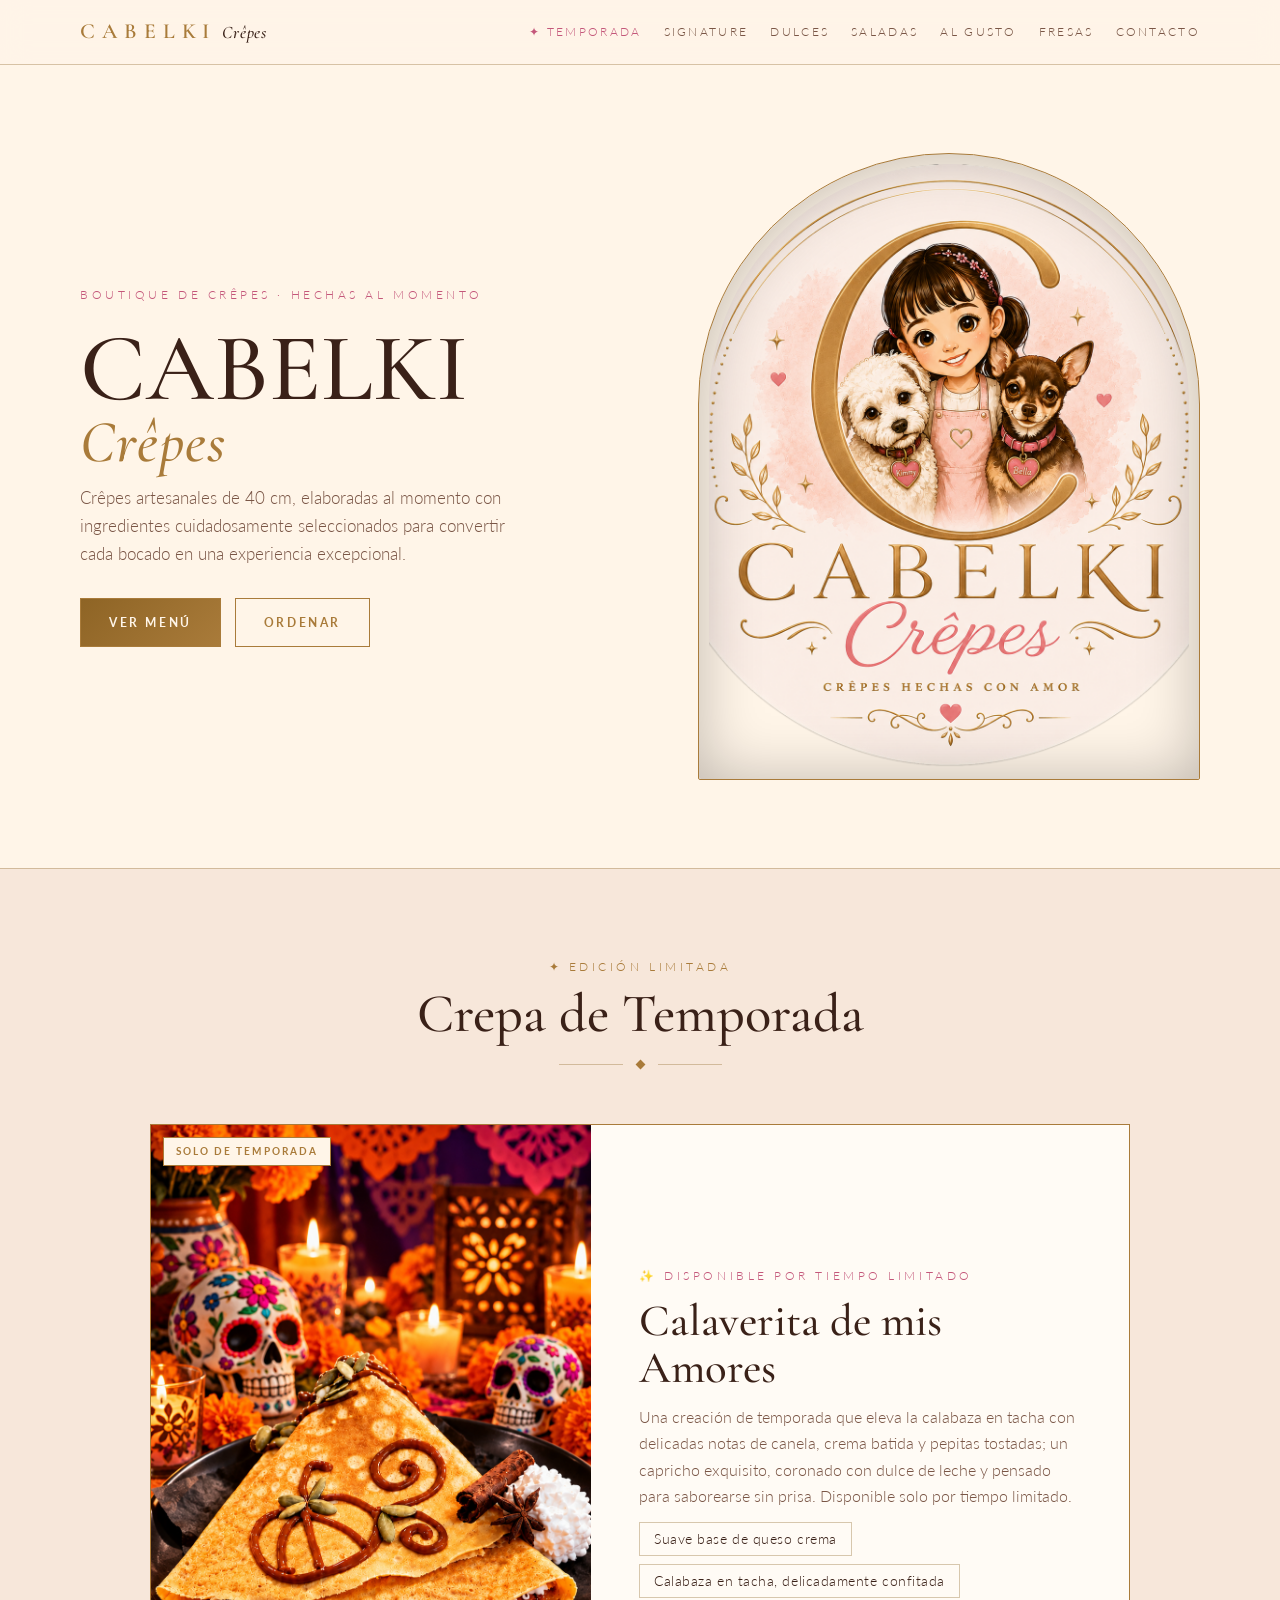
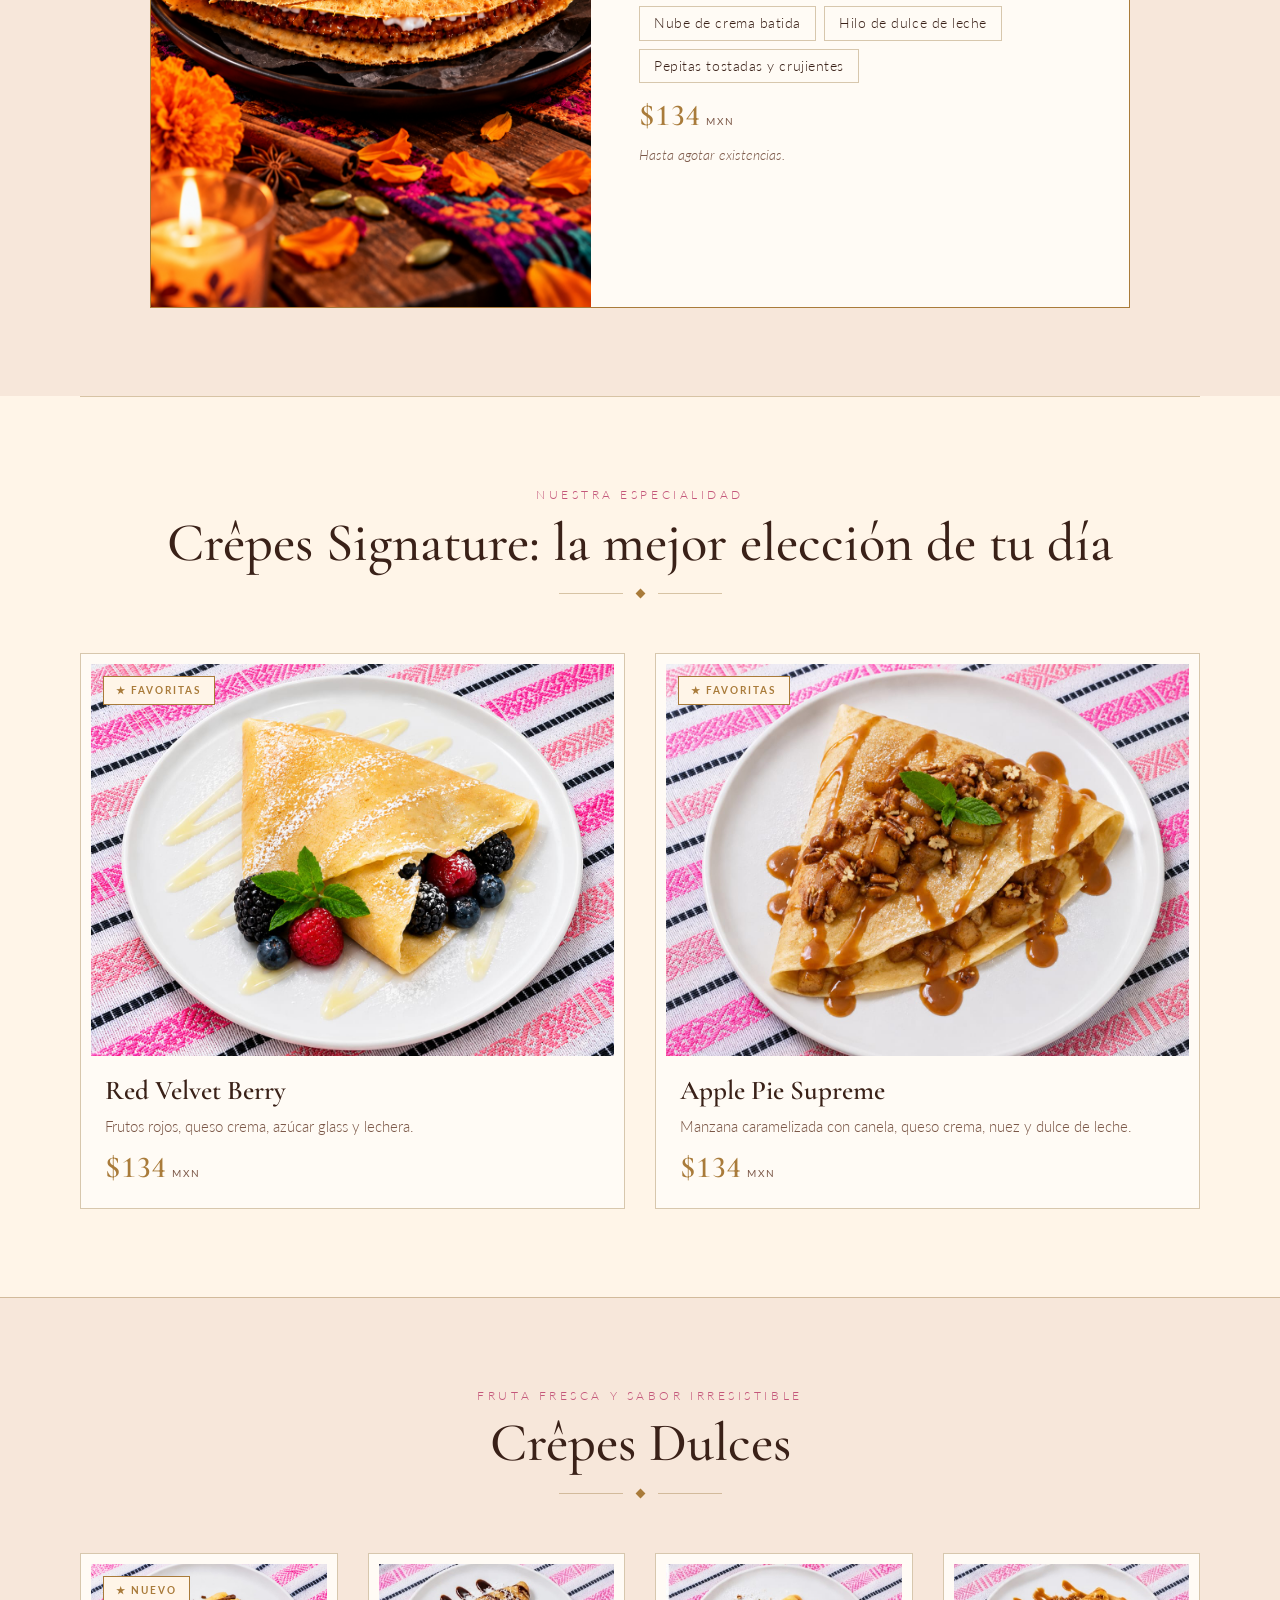
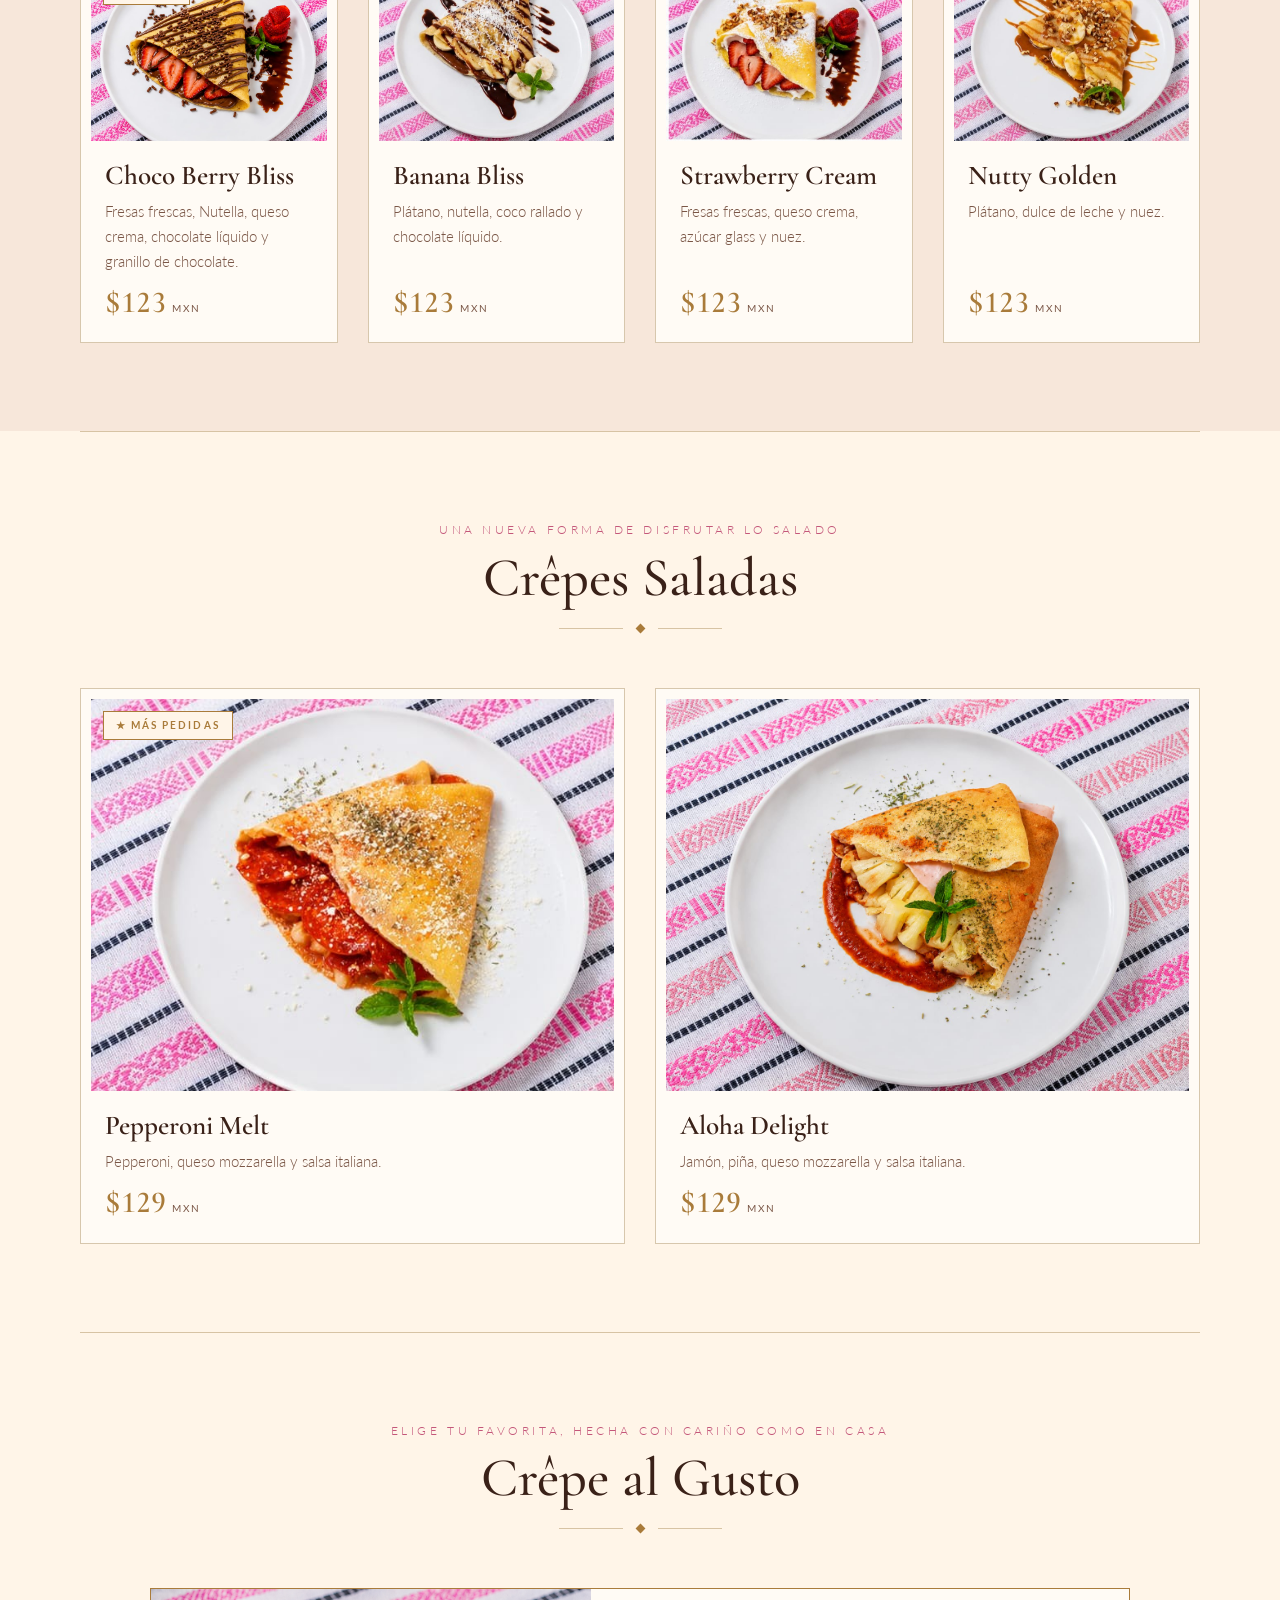
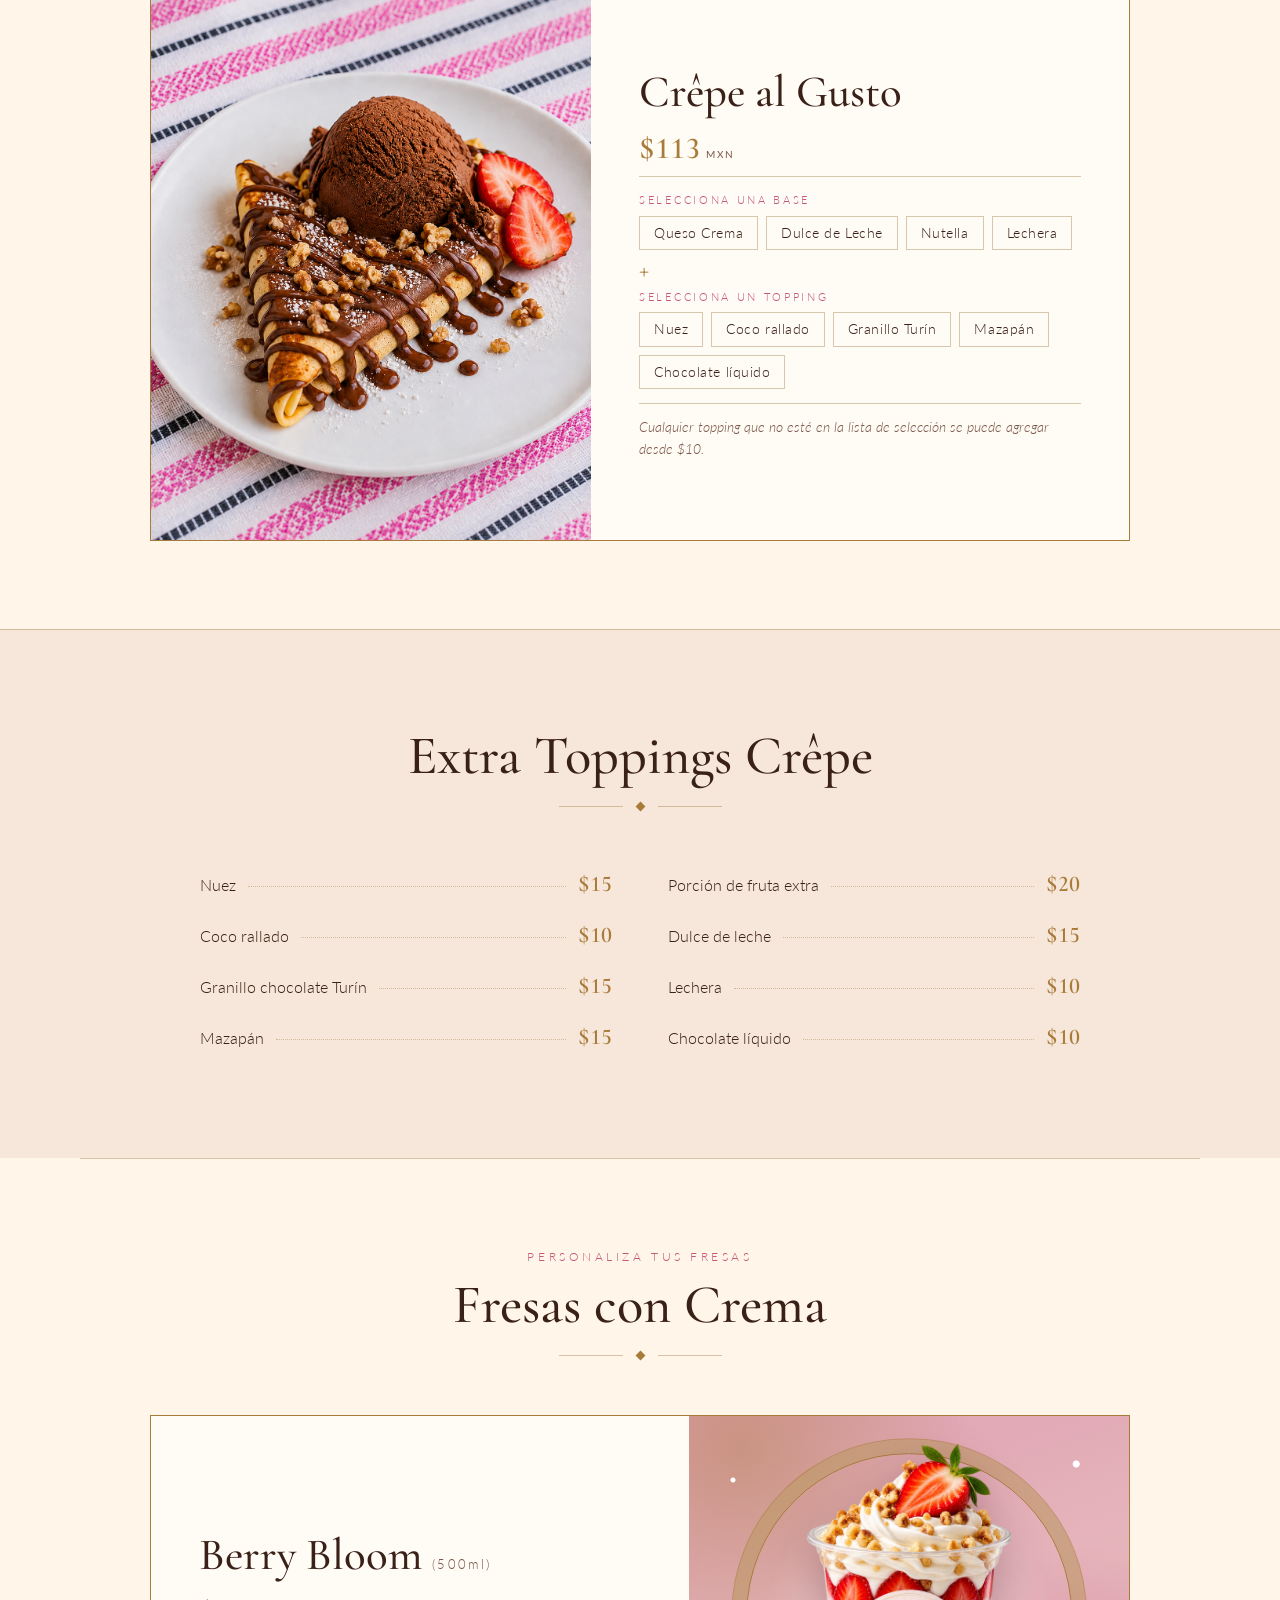
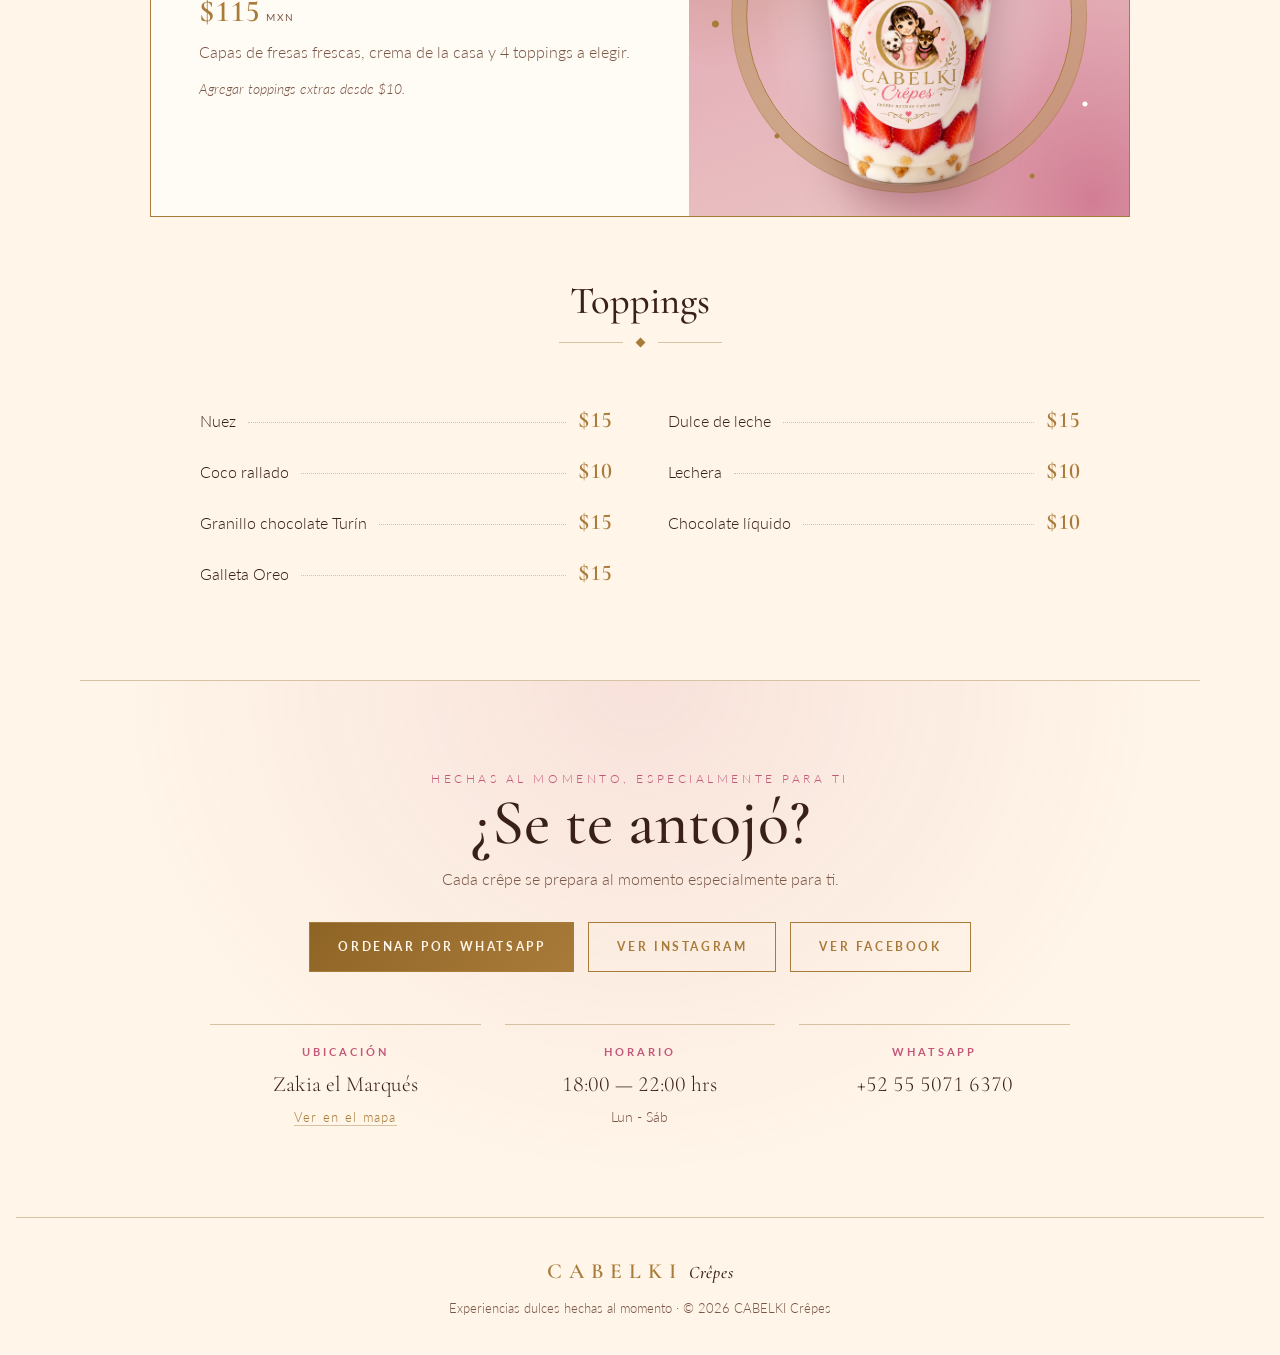
==== index.html @ 8c5dd561 "Update ingredient list: remove Mermelada Cabelki and replace Galleta Oreo with Mazapán" ====
<!DOCTYPE html>
<html lang="es">
<head>
<meta charset="UTF-8">
<meta name="viewport" content="width=device-width, initial-scale=1.0, viewport-fit=cover">
<title>CABELKI Crêpes | Crêpes Artesanales</title>
<meta name="description" content="Descubre CABELKI Crêpes: crêpes artesanales dulces y saladas preparados al momento con ingredientes seleccionados.">
<meta property="og:title" content="CABELKI Crêpes | Crêpes Artesanales">
<meta property="og:description" content="Crêpes artesanales dulces y saladas preparados al momento con ingredientes seleccionados para crear experiencias inolvidables.">
<meta property="og:type" content="website">
<meta property="og:image" content="https://cabelkicrepe.com/assets/logo/favicon.svg">
<link rel="icon" href="assets/logo/favicon.svg" type="image/svg+xml">
<link rel="preconnect" href="https://fonts.googleapis.com">
<link rel="preconnect" href="https://fonts.gstatic.com" crossorigin>
<link href="https://fonts.googleapis.com/css2?family=Cormorant+Garamond:ital,wght@0,500;0,600;0,700;1,500;1,600&family=Lato:wght@300;400;700&display=swap" rel="stylesheet">
<link rel="stylesheet" href="styles.css">
<script>document.documentElement.classList.add('js');</script>
</head>
<body>
<a class="skip-link" href="#main">Saltar al contenido</a>

<header class="bar">
  <div class="wrap">
    <a class="brand" href="#inicio">CABELKI<i>Crêpes</i></a>
    <button class="nav-toggle" id="navToggle" type="button" aria-expanded="false" aria-controls="primaryNav" aria-label="Abrir menú">
      <span></span><span></span><span></span>
    </button>
    <nav class="nav" id="primaryNav" aria-label="Secciones">
      <!-- SEASON NAV (comentar al terminar la temporada) -->
      <a class="nav-season" href="#temporada">&#10022; Temporada</a>
      <!-- /SEASON NAV -->
      <a href="#signature">Signature</a>
      <a href="#dulces">Dulces</a>
      <a href="#saladas">Saladas</a>
      <a href="#gusto">Al gusto</a>
      <a href="#fresas">Fresas</a>
      <!-- COMBOS NAV (descomentar junto con la sección Combos)
      <a href="#combos">Combos</a>
      -->
      <!-- BEBIDAS NAV (descomentar junto con la sección Bebidas)
      <a href="#bebidas">Bebidas</a>
      -->
      <a href="#contacto">Contacto</a>
    </nav>
  </div>
</header>

<main id="main">

<!-- =========================================================
     HERO
========================================================== -->
<div class="wrap">
  <div class="hero" id="inicio">
    <div>
      <p class="eyebrow">Boutique de crêpes · hechas al momento</p>
      <h1>CABELKI <em>Crêpes</em></h1>
      <p class="lede">Crêpes artesanales de 40 cm, elaboradas al momento con ingredientes cuidadosamente seleccionados para convertir cada bocado en una experiencia excepcional.</p>
      <div class="cta-row">
        <a class="btn btn-gold" href="#signature">Ver menú</a>
        <a class="btn btn-line" href="#contacto">Ordenar</a>
      </div>
    </div>
    <div class="arch"><img src="assets/crepes/hero-crepe.png" alt="Crêpe artesanal de CABELKI Crêpes" width="1194" height="1200" decoding="async"></div>
  </div>
</div>

<!-- =========================================================
     CREPA DE TEMPORADA — limited-time seasonal crêpe
     ► FIN DE TEMPORADA — para quitarla del sitio:
       1) Selecciona todas las líneas entre "SEASON START" y "SEASON END"
          y presiona Ctrl+/  (Cmd+/ en Mac) para comentarlas.
       2) Haz lo mismo con la línea del menú entre "SEASON NAV" y "/SEASON NAV".
       Para volver a mostrarla, presiona Ctrl+/ otra vez sobre esas líneas.
       Para la siguiente temporada solo edita nombre, descripción,
       ingredientes, precio y la foto (assets/crepes/crepa-de-temporada.png).
========================================================== -->
<!-- SEASON START -->
<section class="alt season" id="temporada" aria-labelledby="season-heading"><div class="wrap">
  <div class="head"><p class="eyebrow">&#10022; Edición limitada</p><h2 id="season-heading">Crepa de Temporada</h2><div class="rule"><span></span></div></div>
  <article class="feature season-card">
    <div class="fi">
      <img src="assets/crepes/crepa-de-temporada.png" alt="Crepa de temporada: Calaverita de mis Amores con calabaza en tacha, canela, nuez y dulce de leche" loading="lazy" decoding="async" onerror="this.style.display='none'; this.parentElement.classList.add('no-image')">
      <span class="tag">Solo de temporada</span>
    </div>
    <div class="fb">
      <p class="eyebrow">&#10024; Disponible por tiempo limitado</p>
      <h3>Calaverita de mis Amores</h3>
      <p class="desc">Una creación de temporada que eleva la calabaza en tacha con delicadas notas de canela, crema batida y pepitas tostadas; un capricho exquisito, coronado con dulce de leche y pensado para saborearse sin prisa. Disponible solo por tiempo limitado.</p>
      <ul class="chips" aria-label="Ingredientes">
        <li>Suave base de queso crema</li>
        <li>Calabaza en tacha, delicadamente confitada</li>
        <li>Nube de crema batida</li>
        <li>Hilo de dulce de leche</li>
        <li>Pepitas tostadas y crujientes</li>
      </ul>
      <p class="price num">$134<small>MXN</small></p>
      <p class="note">Hasta agotar existencias.</p>
    </div>
  </article>
</div></section>
<!-- SEASON END -->

<!-- =========================================================
     SIGNATURE
========================================================== -->
<div class="wrap">
<section id="signature">
  <div class="head"><p class="eyebrow">Nuestra especialidad</p><h2>Crêpes Signature: la mejor elección de tu día</h2><div class="rule"><span></span></div></div>
  <div class="grid g2">
    <article class="plate"><div class="ph"><img src="assets/crepes/red-velvet-berry.jpg" alt="Crêpe Red Velvet Berry con frutos rojos y queso crema" loading="lazy" decoding="async" onerror="this.style.display='none'; this.parentElement.classList.add('no-image')"><span class="tag">★ Favoritas</span></div>
      <div class="pbody"><h3>Red Velvet Berry</h3><p class="d">Frutos rojos, queso crema, azúcar glass y lechera.</p><p class="price num">$134<small>MXN</small></p></div></article>
    <article class="plate"><div class="ph"><img src="assets/crepes/apple-pie-supreme.jpg" alt="Crêpe Apple Pie Supreme con manzana caramelizada y canela" loading="lazy" decoding="async" onerror="this.style.display='none'; this.parentElement.classList.add('no-image')"><span class="tag">★ Favoritas</span></div>
      <div class="pbody"><h3>Apple Pie Supreme</h3><p class="d">Manzana caramelizada con canela, queso crema, nuez y dulce de leche.</p><p class="price num">$134<small>MXN</small></p></div></article>
  </div>
</section>
</div>

<!-- =========================================================
     DULCES
========================================================== -->
<section class="alt" id="dulces"><div class="wrap">
  <div class="head"><p class="eyebrow">Fruta fresca y sabor irresistible</p><h2>Crêpes Dulces</h2><div class="rule"><span></span></div></div>
  <div class="grid g4">
    <article class="plate"><div class="ph"><img src="assets/crepes/choco-berry-bliss.jpeg" alt="Crêpe Choco Berry Bliss con fresas frescas, Nutella, queso crema, chocolate líquido y granillo de chocolate" loading="lazy" decoding="async" onerror="this.style.display='none'; this.parentElement.classList.add('no-image')"><span class="tag">★ Nuevo</span></div>
      <div class="pbody"><h3>Choco Berry Bliss</h3><p class="d">Fresas frescas, Nutella, queso crema, chocolate líquido y granillo de chocolate.</p><p class="price num">$123<small>MXN</small></p></div></article>
    <article class="plate"><div class="ph"><img src="assets/crepes/banana-bliss.jpeg" alt="Crêpe Banana Bliss con plátano, nutella y coco rallado" loading="lazy" decoding="async" onerror="this.style.display='none'; this.parentElement.classList.add('no-image')"></div>
      <div class="pbody"><h3>Banana Bliss</h3><p class="d">Plátano, nutella, coco rallado y chocolate líquido.</p><p class="price num">$123<small>MXN</small></p></div></article>
    <article class="plate"><div class="ph"><img src="assets/crepes/strawberry-cream.jpg" alt="Crêpe Strawberry Cream con fresas frescas y queso crema" loading="lazy" decoding="async" onerror="this.style.display='none'; this.parentElement.classList.add('no-image')"></div>
      <div class="pbody"><h3>Strawberry Cream</h3><p class="d">Fresas frescas, queso crema, azúcar glass y nuez.</p><p class="price num">$123<small>MXN</small></p></div></article>
    <article class="plate"><div class="ph"><img src="assets/crepes/nutty-golden.jpg" alt="Crêpe Nutty Golden con plátano, dulce de leche y nuez" loading="lazy" decoding="async" onerror="this.style.display='none'; this.parentElement.classList.add('no-image')"></div>
      <div class="pbody"><h3>Nutty Golden</h3><p class="d">Plátano, dulce de leche y nuez.</p><p class="price num">$123<small>MXN</small></p></div></article>
  </div>
</div></section>

<!-- =========================================================
     SALADAS + CRÊPE AL GUSTO
========================================================== -->
<div class="wrap">
<section id="saladas">
  <div class="head"><p class="eyebrow">Una nueva forma de disfrutar lo salado</p><h2>Crêpes Saladas</h2><div class="rule"><span></span></div></div>
  <div class="grid g2">
    <article class="plate"><div class="ph"><img src="assets/crepes/pepperoni-melt.jpeg" alt="Crêpe Pepperoni Melt con pepperoni y queso mozzarella" loading="lazy" decoding="async" onerror="this.style.display='none'; this.parentElement.classList.add('no-image')"><span class="tag">★ Más pedidas</span></div>
      <div class="pbody"><h3>Pepperoni Melt</h3><p class="d">Pepperoni, queso mozzarella y salsa italiana.</p><p class="price num">$129<small>MXN</small></p></div></article>
    <article class="plate"><div class="ph"><img src="assets/crepes/aloha-delight.jpg" alt="Crêpe Aloha Delight con jamón, piña y queso mozzarella" loading="lazy" decoding="async" onerror="this.style.display='none'; this.parentElement.classList.add('no-image')"></div>
      <div class="pbody"><h3>Aloha Delight</h3><p class="d">Jamón, piña, queso mozzarella y salsa italiana.</p><p class="price num">$129<small>MXN</small></p></div></article>
  </div>
</section>

<section id="gusto">
  <div class="head"><p class="eyebrow">Elige tu favorita, hecha con cariño como en casa</p><h2>Crêpe al Gusto</h2><div class="rule"><span></span></div></div>
  <div class="feature">
    <div class="fi"><img src="assets/crepes/crepe-al-gusto.png" alt="Crêpe al Gusto armada con base y topping a elegir" loading="lazy" decoding="async" onerror="this.style.display='none'; this.parentElement.classList.add('no-image')"></div>
    <div class="fb">
      <h3>Crêpe al Gusto</h3>
      <p class="price num">$113<small>MXN</small></p>
      <div class="pick">
        <span class="lab">Selecciona una base</span>
        <ul class="chips">
          <li>Queso Crema</li>
          <li>Dulce de Leche</li>
          <li>Nutella</li>
          <li>Lechera</li>
        </ul>
        <span class="plus" aria-hidden="true">+</span>
        <span class="lab">Selecciona un topping</span>
        <ul class="chips">
          <li>Nuez</li>
          <li>Coco rallado</li>
          <li>Granillo Turín</li>
          <li>Mazapán</li>
          <li>Chocolate líquido</li>
        </ul>
      </div>
      <p class="note">Cualquier topping que no esté en la lista de selección se puede agregar desde $10.</p>
    </div>
  </div>
</section>
</div>

<!-- =========================================================
     EXTRA TOPPINGS
========================================================== -->
<section class="alt" id="toppings"><div class="wrap">
  <div class="head"><h2>Extra Toppings Crêpe</h2><div class="rule"><span></span></div></div>
  <ul class="menu-list cols num">
    <li><span>Nuez</span><span class="pr">$15</span></li>
    <li><span>Coco rallado</span><span class="pr">$10</span></li>
    <li><span>Granillo chocolate Turín</span><span class="pr">$15</span></li>
    <li><span>Mazapán</span><span class="pr">$15</span></li>
    <li><span>Porción de fruta extra</span><span class="pr">$20</span></li>
    <li><span>Dulce de leche</span><span class="pr">$15</span></li>
    <li><span>Lechera</span><span class="pr">$10</span></li>
    <li><span>Chocolate líquido</span><span class="pr">$10</span></li>
  </ul>
</div></section>

<!-- =========================================================
     FRESAS CON CREMA
========================================================== -->
<div class="wrap">
<section id="fresas">
  <div class="head"><p class="eyebrow">Personaliza tus fresas</p><h2>Fresas con Crema</h2><div class="rule"><span></span></div></div>
  <div class="feature flip">
    <div class="fi fi--cutout"><img src="assets/crepes/fresas-con-crema.png" alt="Vaso de Fresas con Crema con capas de fresa y crema" loading="lazy" decoding="async" onerror="this.style.display='none'; this.parentElement.classList.add('no-image')"></div>
    <div class="fb">
      <h3>Berry Bloom <small>(500ml)</small></h3>
      <p class="price num">$115<small>MXN</small></p>
      <p class="desc">Capas de fresas frescas, crema de la casa y 4 toppings a elegir.</p>
      <p class="note">Agregar toppings extras desde $10.</p>
    </div>
  </div>

  <div class="head subhead"><h3>Toppings</h3><div class="rule"><span></span></div></div>
  <ul class="menu-list cols num">
    <li><span>Nuez</span><span class="pr">$15</span></li>
    <li><span>Coco rallado</span><span class="pr">$10</span></li>
    <li><span>Granillo chocolate Turín</span><span class="pr">$15</span></li>
    <li><span>Galleta Oreo</span><span class="pr">$15</span></li>
    <li><span>Dulce de leche</span><span class="pr">$15</span></li>
    <li><span>Lechera</span><span class="pr">$10</span></li>
    <li><span>Chocolate líquido</span><span class="pr">$10</span></li>
  </ul>
</section>
</div>



<!-- =========================================================
     CONTACTO
========================================================== -->
<div class="wrap">
<section class="contact" id="contacto">
  <p class="eyebrow">Hechas al momento, especialmente para ti</p>
  <h2>¿Se te antojó?</h2>
  <p class="sub">Cada crêpe se prepara al momento especialmente para ti.</p>
  <div class="cta-row">
    <a class="btn btn-gold" href="https://wa.me/525550716370?text=%C2%A1Hola%20CABELKI%20Cr%C3%AApes!%20Quiero%20hacer%20un%20pedido%20%F0%9F%A5%9E" target="_blank" rel="noopener">Ordenar por WhatsApp</a>
    <a class="btn btn-line" href="https://instagram.com/cabelki_crepes" target="_blank" rel="noopener">Ver Instagram</a>
    <a class="btn btn-line" href="https://www.facebook.com/profile.php?id=61592258420358&amp;sk=about" target="_blank" rel="noopener">Ver Facebook</a>
  </div>
  <div class="info num">
    <div><h3>Ubicación</h3><p>Zakia el Marqués</p><a class="map" href="https://www.google.com/maps/search/Zakia+el+Marques+Querétaro" target="_blank" rel="noopener">Ver en el mapa</a></div>
    <div><h3>Horario</h3><p>18:00 — 22:00 hrs</p><span class="info-note">Lun - Sáb</span></div>
    <div><h3>WhatsApp</h3><p>+52 55 5071 6370</p></div>
  </div>
</section>
</div>

</main>

<footer>
  <span class="brand">CABELKI<i>Crêpes</i></span>
  Experiencias dulces hechas al momento · © 2026 CABELKI Crêpes
</footer>
<script src="script.js" defer></script>
</body>
</html>
---- styles.css ----
/* CABELKI Crêpes — luxury redesign: champagne & blush noir. */
/* Layout: dark patisserie menu. Framed plates on chocolate, champagne hairlines, prices set like engraved numerals. */
:root {
  --bg: #1F110B;
  --bg-2: #2A1810;
  --plate: #33201A;
  --fg: #FFF5E8;
  --muted: #C9A998;
  --gold: #D9B98C;
  --gold-deep: #E6C99C;
  --rose: #E8A6B8;
  --line: rgba(217, 185, 140, 0.32);
  --glow: rgba(232, 166, 184, 0.16);
  --on-gold: #2A1810;
  --font-display: "Cormorant Garamond", Georgia, serif;
  --font-body: "Lato", "Helvetica Neue", sans-serif;
  color-scheme: dark;
}
@media (prefers-color-scheme: light) {
  :root:not([data-theme="dark"]) {
    --bg: #FFF5E8; --bg-2: #F7E7DA; --plate: #FFFBF5; --fg: #3A2118; --muted: #7A5646;
    --gold: #A97B3A; --gold-deep: #8E6425; --rose: #C4577A; --line: rgba(142, 100, 37, 0.35);
    --glow: rgba(196, 87, 122, 0.12); --on-gold: #FFF5E8; color-scheme: light;
  }
}
:root[data-theme="light"] {
  --bg: #FFF5E8; --bg-2: #F7E7DA; --plate: #FFFBF5; --fg: #3A2118; --muted: #7A5646;
  --gold: #A97B3A; --gold-deep: #8E6425; --rose: #C4577A; --line: rgba(142, 100, 37, 0.35);
  --glow: rgba(196, 87, 122, 0.12); --on-gold: #FFF5E8; color-scheme: light;
}

*, *::before, *::after { box-sizing: border-box; }
html { scroll-behavior: smooth; scroll-padding-top: 76px; }
body {
  margin: 0; background: var(--bg); color: var(--fg);
  font-family: var(--font-body); font-weight: 300; font-size: 16px; line-height: 1.65;
  -webkit-font-smoothing: antialiased;
  padding-left: max(16px, env(safe-area-inset-left, 0px));
  padding-right: max(16px, env(safe-area-inset-right, 0px));
  padding-block: 0;
}
body::before { content: ""; position: fixed; inset: 0 0 auto; height: env(safe-area-inset-top, 0px); z-index: 30; background: var(--bg); }
img { display: block; max-width: 100%; }
a { color: inherit; text-decoration: none; }
h1, h2, h3, p, ul { margin: 0; padding: 0; }
ul { list-style: none; }
:focus-visible { outline: 2px solid var(--gold); outline-offset: 3px; }
.wrap { max-width: 1120px; margin-inline: auto; }
.num { font-variant-numeric: lining-nums tabular-nums; }

/* Header */
.bar {
  position: sticky; top: env(safe-area-inset-top, 0px); z-index: 20;
  margin-inline: calc(-1 * max(16px, env(safe-area-inset-left, 0px))) ;
  padding: 14px max(16px, env(safe-area-inset-right, 0px)) 14px max(16px, env(safe-area-inset-left, 0px));
  background: color-mix(in srgb, var(--bg) 82%, transparent);
  backdrop-filter: blur(14px); -webkit-backdrop-filter: blur(14px);
  border-bottom: 1px solid var(--line);
}
.bar .wrap { display: flex; align-items: center; justify-content: space-between; gap: 16px; }
.brand { font-family: var(--font-display); font-weight: 600; font-size: 1.35rem; letter-spacing: 0.32em; color: var(--gold); white-space: nowrap; }
.brand i { font-style: italic; letter-spacing: 0.04em; font-weight: 500; color: var(--fg); margin-left: 6px; font-size: 1.1rem; }
.nav { display: flex; gap: 22px; overflow-x: auto; scrollbar-width: none; }
.nav::-webkit-scrollbar { display: none; }
.nav a { font-size: 0.72rem; letter-spacing: 0.2em; text-transform: uppercase; color: var(--muted); white-space: nowrap; padding: 4px 0; transition: color .25s; }
.nav a:hover { color: var(--gold); }
.nav-toggle { display: none; }
/* Without JS the nav stays a scrollable row under the brand */
@media (max-width: 760px) { .bar .wrap { flex-wrap: wrap; } .nav { flex-basis: 100%; } }
/* With JS: hamburger button + dropdown panel */
@media (max-width: 760px) {
  .js .bar .wrap { flex-wrap: nowrap; }
  .js .nav-toggle { display: inline-flex; flex-direction: column; justify-content: center; align-items: center; gap: 5px; width: 44px; height: 44px; margin-right: -10px; padding: 0; background: none; border: 0; color: var(--gold); cursor: pointer; }
  .nav-toggle span { display: block; width: 22px; height: 2px; background: currentColor; transition: transform .3s, opacity .2s; }
  .nav-toggle[aria-expanded="true"] span:nth-child(1) { transform: translateY(7px) rotate(45deg); }
  .nav-toggle[aria-expanded="true"] span:nth-child(2) { opacity: 0; }
  .nav-toggle[aria-expanded="true"] span:nth-child(3) { transform: translateY(-7px) rotate(-45deg); }
  .js .nav { display: none; position: absolute; top: 100%; left: 0; right: 0; flex-direction: column; gap: 0; overflow: visible; padding: 6px max(16px, env(safe-area-inset-right, 0px)) 14px max(16px, env(safe-area-inset-left, 0px)); background: var(--bg); border-bottom: 1px solid var(--line); box-shadow: 0 24px 40px -20px rgba(0,0,0,.5); }
  .js .nav.is-open { display: flex; }
  .js .nav a { font-size: 0.8rem; padding: 15px 0; border-bottom: 1px solid var(--line); }
  .js .nav a:last-child { border-bottom: 0; }
}

/* Hero */
.hero { display: grid; grid-template-columns: 1.05fr 0.95fr; gap: clamp(28px, 5vw, 72px); align-items: center; padding-block: clamp(40px, 7vw, 88px); }
.eyebrow { font-size: 0.74rem; letter-spacing: 0.3em; text-transform: uppercase; color: var(--rose); }
.hero h1 { font-family: var(--font-display); font-weight: 500; font-size: clamp(3rem, 8vw, 6rem); line-height: 0.95; margin-block: 18px 14px; text-wrap: balance; }
.hero h1 em { display: block; font-weight: 500; color: var(--gold); font-size: 0.62em; letter-spacing: 0.02em; }
.hero p.lede { max-width: 46ch; color: var(--muted); font-size: 1.05rem; }
.cta-row { display: flex; flex-wrap: wrap; gap: 14px; margin-top: 30px; }
.btn { display: inline-flex; align-items: center; padding: 14px 28px; font-size: 0.74rem; letter-spacing: 0.22em; text-transform: uppercase; font-weight: 700; border: 1px solid var(--gold); transition: background .3s, color .3s, box-shadow .3s; }
.btn-gold { background: linear-gradient(135deg, var(--gold-deep), var(--gold)); color: var(--on-gold); }
.btn-gold:hover { box-shadow: 0 8px 30px var(--glow), 0 0 0 4px var(--glow); }
.btn-line { color: var(--gold); }
.btn-line:hover { background: var(--gold); color: var(--on-gold); }
.arch { position: relative; aspect-ratio: 4 / 5; max-width: 100%; border-radius: 999px 999px 8px 8px; overflow: hidden; border: 1px solid var(--gold); padding: 10px; }
.arch::after { content: ""; position: absolute; inset: 0; border-radius: inherit; box-shadow: inset 0 0 60px rgba(0,0,0,.25); pointer-events: none; }
.arch img { width: 100%; height: 100%; object-fit: cover; border-radius: 999px 999px 4px 4px; }
@media (max-width: 820px) { .hero { grid-template-columns: 1fr; } .arch { max-width: 380px; } }

/* Sections */
section { padding-block: clamp(48px, 7vw, 88px); border-top: 1px solid var(--line); }
section.alt { background: var(--bg-2); margin-inline: calc(-1 * max(16px, env(safe-area-inset-left, 0px))); padding-inline: max(16px, env(safe-area-inset-left, 0px)); }
.head { text-align: center; margin-bottom: clamp(32px, 5vw, 56px); }
.head h2 { font-family: var(--font-display); font-weight: 500; font-size: clamp(2.2rem, 5vw, 3.4rem); line-height: 1.05; margin-top: 10px; text-wrap: balance; }
.head .rule { display: flex; align-items: center; justify-content: center; gap: 14px; margin-top: 18px; color: var(--gold); }
.head .rule::before, .head .rule::after { content: ""; width: 64px; height: 1px; background: var(--line); }
.head .rule span { width: 7px; height: 7px; background: var(--gold); transform: rotate(45deg); }

/* Plates */
.grid { display: grid; gap: clamp(18px, 2.5vw, 30px); }
.g2 { grid-template-columns: repeat(auto-fit, minmax(min(100%, 340px), 1fr)); }
.g4 { grid-template-columns: repeat(auto-fit, minmax(min(100%, 250px), 1fr)); }
.plate { position: relative; background: var(--plate); border: 1px solid var(--line); padding: 10px; transition: transform .45s cubic-bezier(.2,.7,.2,1), box-shadow .45s, border-color .45s; display: flex; flex-direction: column; }
.plate:hover { transform: translateY(-6px); border-color: var(--gold); box-shadow: 0 26px 50px -20px rgba(0,0,0,.55), 0 0 40px var(--glow); }
.plate .ph { position: relative; aspect-ratio: 4 / 3; overflow: hidden; }
.plate .ph img { width: 100%; height: 100%; object-fit: cover; transition: transform 1.2s cubic-bezier(.2,.7,.2,1); }
.plate:hover .ph img { transform: scale(1.06); }
.tag { position: absolute; top: 12px; left: 12px; padding: 5px 12px; font-size: 0.64rem; letter-spacing: 0.2em; text-transform: uppercase; font-weight: 700; background: var(--bg); color: var(--gold); border: 1px solid var(--gold); }
.pbody { padding: 20px 14px 14px; display: flex; flex-direction: column; gap: 8px; flex: 1; min-width: 0; }
.pbody h3 { font-family: var(--font-display); font-weight: 600; font-size: 1.7rem; line-height: 1.1; }
.pbody p.d { color: var(--muted); font-size: 0.95rem; flex: 1; }
.price { font-family: var(--font-display); font-weight: 600; font-size: 1.9rem; color: var(--gold); line-height: 1; margin-top: 6px; }
.price small { font-family: var(--font-body); font-size: 0.62rem; letter-spacing: 0.22em; color: var(--muted); font-weight: 400; margin-left: 6px; }

/* Feature (al gusto, fresas) */
.feature { display: grid; grid-template-columns: 0.9fr 1.1fr; border: 1px solid var(--gold); background: var(--plate); max-width: 980px; margin-inline: auto; }
.feature + .feature { margin-top: clamp(24px, 4vw, 40px); }
.feature.flip { grid-template-columns: 1.1fr 0.9fr; }
.feature.flip .fi { order: 2; }
.feature .fi { min-height: 280px; }
.feature .fi img { width: 100%; height: 100%; object-fit: cover; }
.feature .fb { padding: clamp(24px, 4vw, 48px); display: flex; flex-direction: column; gap: 12px; justify-content: center; min-width: 0; }
.feature h3 { font-family: var(--font-display); font-weight: 500; font-size: clamp(2rem, 4vw, 2.8rem); line-height: 1.05; }
.feature h3 small { font-family: var(--font-body); font-size: 0.8rem; letter-spacing: 0.18em; color: var(--muted); font-weight: 300; }
.pick { display: flex; flex-direction: column; gap: 6px; padding-block: 14px; border-block: 1px solid var(--line); }
.pick .lab { font-size: 0.7rem; letter-spacing: 0.24em; text-transform: uppercase; color: var(--rose); }
.pick strong { font-weight: 700; color: var(--fg); }
.pick .plus { font-family: var(--font-display); font-size: 1.6rem; color: var(--gold); line-height: 1; }
.note { font-size: 0.85rem; color: var(--muted); font-style: italic; }
@media (max-width: 760px) { .feature, .feature.flip { grid-template-columns: 1fr; } .feature.flip .fi { order: 0; } .feature .fi { min-height: 240px; aspect-ratio: 4 / 3; } }

/* Leader-dot lists */
.menu-list { max-width: 720px; margin-inline: auto; display: flex; flex-direction: column; gap: 14px; }
.menu-list li { display: flex; align-items: baseline; gap: 12px; }
.menu-list li > span:first-child { font-size: 1.02rem; }
.menu-list li::after { content: ""; order: 1; flex: 1; border-bottom: 1px dotted var(--line); transform: translateY(-4px); }
.menu-list li .pr { order: 2; font-family: var(--font-display); font-weight: 600; font-size: 1.4rem; color: var(--gold); }
.cols { display: block; columns: 2; column-gap: 56px; max-width: 880px; }
.cols li { break-inside: avoid; margin-bottom: 14px; }
@media (max-width: 640px) { .cols { columns: 1; } }

/* Combos */
.combo { border: 1px solid var(--line); background: var(--plate); padding: 34px 28px; text-align: center; display: flex; flex-direction: column; gap: 10px; align-items: center; position: relative; transition: border-color .4s, box-shadow .4s; min-width: 0; }
.combo::before { content: ""; position: absolute; inset: 7px; border: 1px solid var(--line); pointer-events: none; }
.combo:hover { border-color: var(--gold); box-shadow: 0 0 40px var(--glow); }
.combo h3 { font-family: var(--font-display); font-weight: 600; font-size: 1.7rem; line-height: 1.1; }
.combo p.d { color: var(--muted); max-width: 30ch; }
.combo .price { margin-top: 10px; }

/* Drinks */
.drinks { max-width: 720px; margin-inline: auto; }
.house { text-align: center; padding: 30px 24px; border: 1px solid var(--gold); background: var(--plate); margin-bottom: 34px; }
.house .tag { position: static; display: inline-block; margin-bottom: 14px; }
.house h3 { font-family: var(--font-display); font-weight: 500; font-size: 2.3rem; }
.house h3 small, .menu-list small { font-family: var(--font-body); font-size: 0.7rem; letter-spacing: 0.18em; color: var(--muted); font-weight: 300; margin-left: 6px; }
.house p { color: var(--muted); max-width: 44ch; margin: 8px auto 0; }
.house .price { margin-top: 14px; }

/* Contact */
.contact { text-align: center; background: radial-gradient(ellipse at 50% 0%, var(--glow), transparent 65%); }
.contact h2 { font-family: var(--font-display); font-weight: 500; font-size: clamp(2.4rem, 6vw, 4rem); line-height: 1.05; }
.contact p.sub { color: var(--muted); margin-top: 10px; }
.contact .cta-row { justify-content: center; }
.info { display: grid; grid-template-columns: repeat(auto-fit, minmax(min(100%, 220px), 1fr)); gap: 24px; max-width: 860px; margin: 52px auto 0; }
.info div { border-top: 1px solid var(--line); padding-top: 18px; min-width: 0; }
.info h3 { font-size: 0.7rem; letter-spacing: 0.26em; text-transform: uppercase; color: var(--rose); font-family: var(--font-body); font-weight: 700; }
.info p { font-family: var(--font-display); font-size: 1.35rem; margin-top: 6px; overflow-wrap: anywhere; }
.info a.map { font-size: 0.8rem; color: var(--gold); letter-spacing: 0.1em; border-bottom: 1px solid var(--line); }
footer { border-top: 1px solid var(--line); padding-block: 36px; text-align: center; color: var(--muted); font-size: 0.82rem; }
footer .brand { display: block; margin-bottom: 8px; }

/* Image fallback: shown when a photo is missing (set by the inline onerror handler) */
.ph.no-image, .fi.no-image { background: linear-gradient(135deg, var(--bg-2), var(--plate)); }
.fi.no-image { min-height: 240px; }

/* Skip link */
.skip-link { position: absolute; left: -999px; top: 8px; z-index: 40; padding: 8px 14px; background: var(--gold); color: var(--on-gold); font-size: 0.8rem; }
.skip-link:focus { left: 8px; }

/* Sub-heading inside a section (h3) */
.head h3 { font-family: var(--font-display); font-weight: 500; font-size: clamp(1.8rem, 4vw, 2.4rem); line-height: 1.05; margin-top: 10px; }
.head.subhead { margin-top: clamp(40px, 6vw, 64px); }

/* Chips: base/topping choices and season ingredients */
.chips { display: flex; flex-wrap: wrap; gap: 8px; }
.chips li { padding: 5px 14px; border: 1px solid var(--line); font-size: 0.85rem; letter-spacing: 0.04em; color: var(--fg); }
.feature .desc { color: var(--muted); }

/* Seasonal crepe */
.season { background: radial-gradient(ellipse at 50% 0%, var(--glow), transparent 70%), var(--bg-2); }
.season .head .eyebrow { color: var(--gold); }
.season-card .fi { position: relative; }
.nav a.nav-season { color: var(--rose); }
.nav a.nav-season:hover { color: var(--gold); }

/* Cutout photo (transparent PNG, e.g. Fresas con Crema): fitted whole over a themed backdrop */
.feature .fi--cutout {
  position: relative; isolation: isolate; overflow: hidden; min-height: 400px;
  background:
    radial-gradient(circle at 50% 52%, color-mix(in srgb, #fff 60%, transparent) 0, transparent 48%),
    radial-gradient(circle at 12% 8%, color-mix(in srgb, var(--gold) 40%, transparent), transparent 42%),
    radial-gradient(circle at 92% 96%, color-mix(in srgb, var(--rose) 65%, transparent), transparent 46%),
    linear-gradient(160deg, color-mix(in srgb, var(--rose) 55%, var(--plate)), color-mix(in srgb, var(--rose) 22%, var(--bg-2)));
}
/* champagne rings behind the cup */
.fi--cutout::before {
  content: ""; position: absolute; z-index: -1; top: 50%; left: 50%; width: 74%; aspect-ratio: 1; transform: translate(-50%, -50%);
  border-radius: 50%; border: 1px solid var(--gold);
  box-shadow: 0 0 0 14px color-mix(in srgb, #fff 14%, transparent), 0 0 0 15px color-mix(in srgb, var(--gold) 55%, transparent);
}
/* sparkle dots */
.fi--cutout::after {
  content: ""; position: absolute; z-index: -1; inset: 0; pointer-events: none;
  background:
    radial-gradient(circle at 10% 16%, #fff 0 2px, transparent 3px),
    radial-gradient(circle at 88% 12%, #fff 0 3px, transparent 4px),
    radial-gradient(circle at 20% 80%, var(--gold) 0 2px, transparent 3px),
    radial-gradient(circle at 90% 72%, #fff 0 2px, transparent 3px),
    radial-gradient(circle at 6% 52%, var(--gold) 0 3px, transparent 4px),
    radial-gradient(circle at 78% 90%, var(--gold) 0 2px, transparent 3px);
}
.feature .fi--cutout img {
  position: absolute; inset: 24px; width: calc(100% - 48px); height: calc(100% - 48px);
  object-fit: contain; filter: drop-shadow(0 18px 22px rgba(80, 20, 30, 0.35));
}
@media (max-width: 760px) { .feature .fi--cutout { aspect-ratio: 1 / 1.12; min-height: 0; } }

/* Contact note */
.info-note { color: var(--muted); font-size: 0.85rem; }

@media (prefers-reduced-motion: reduce) { * { transition: none !important; scroll-behavior: auto !important; } }
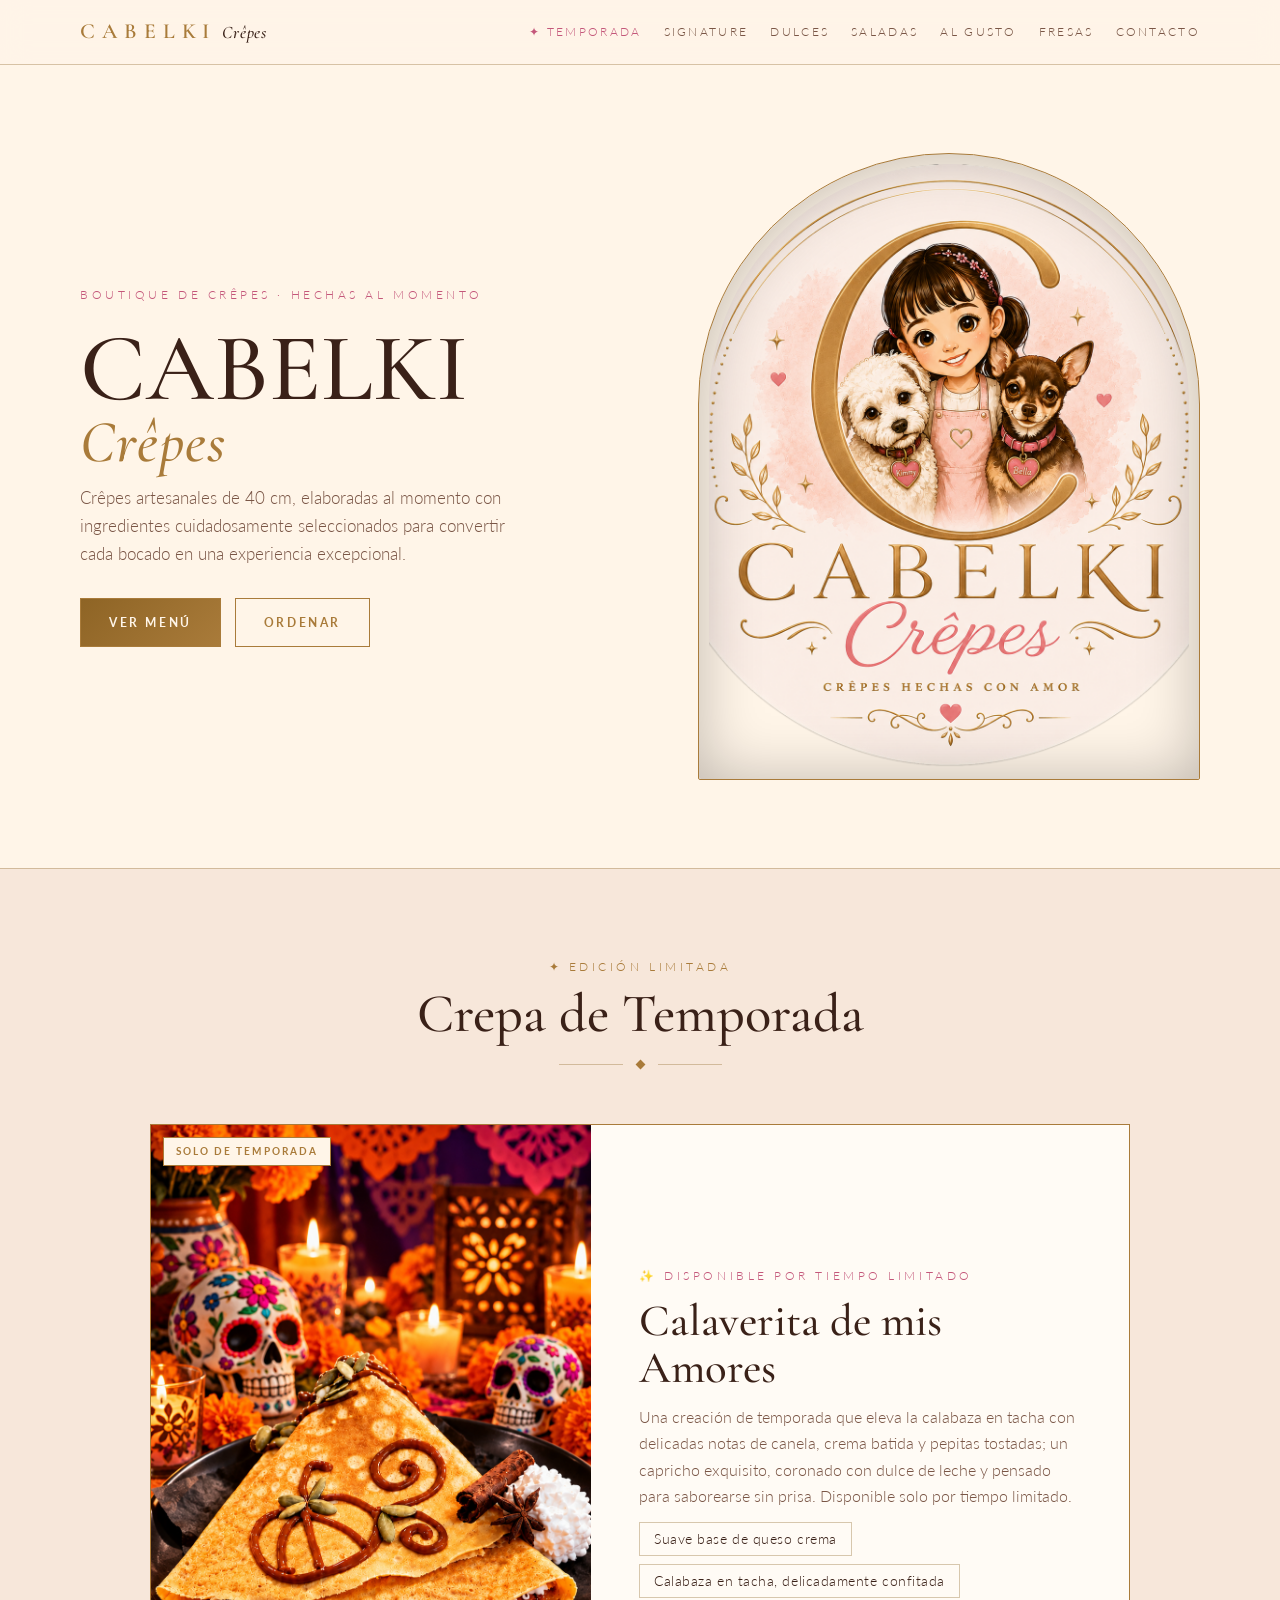
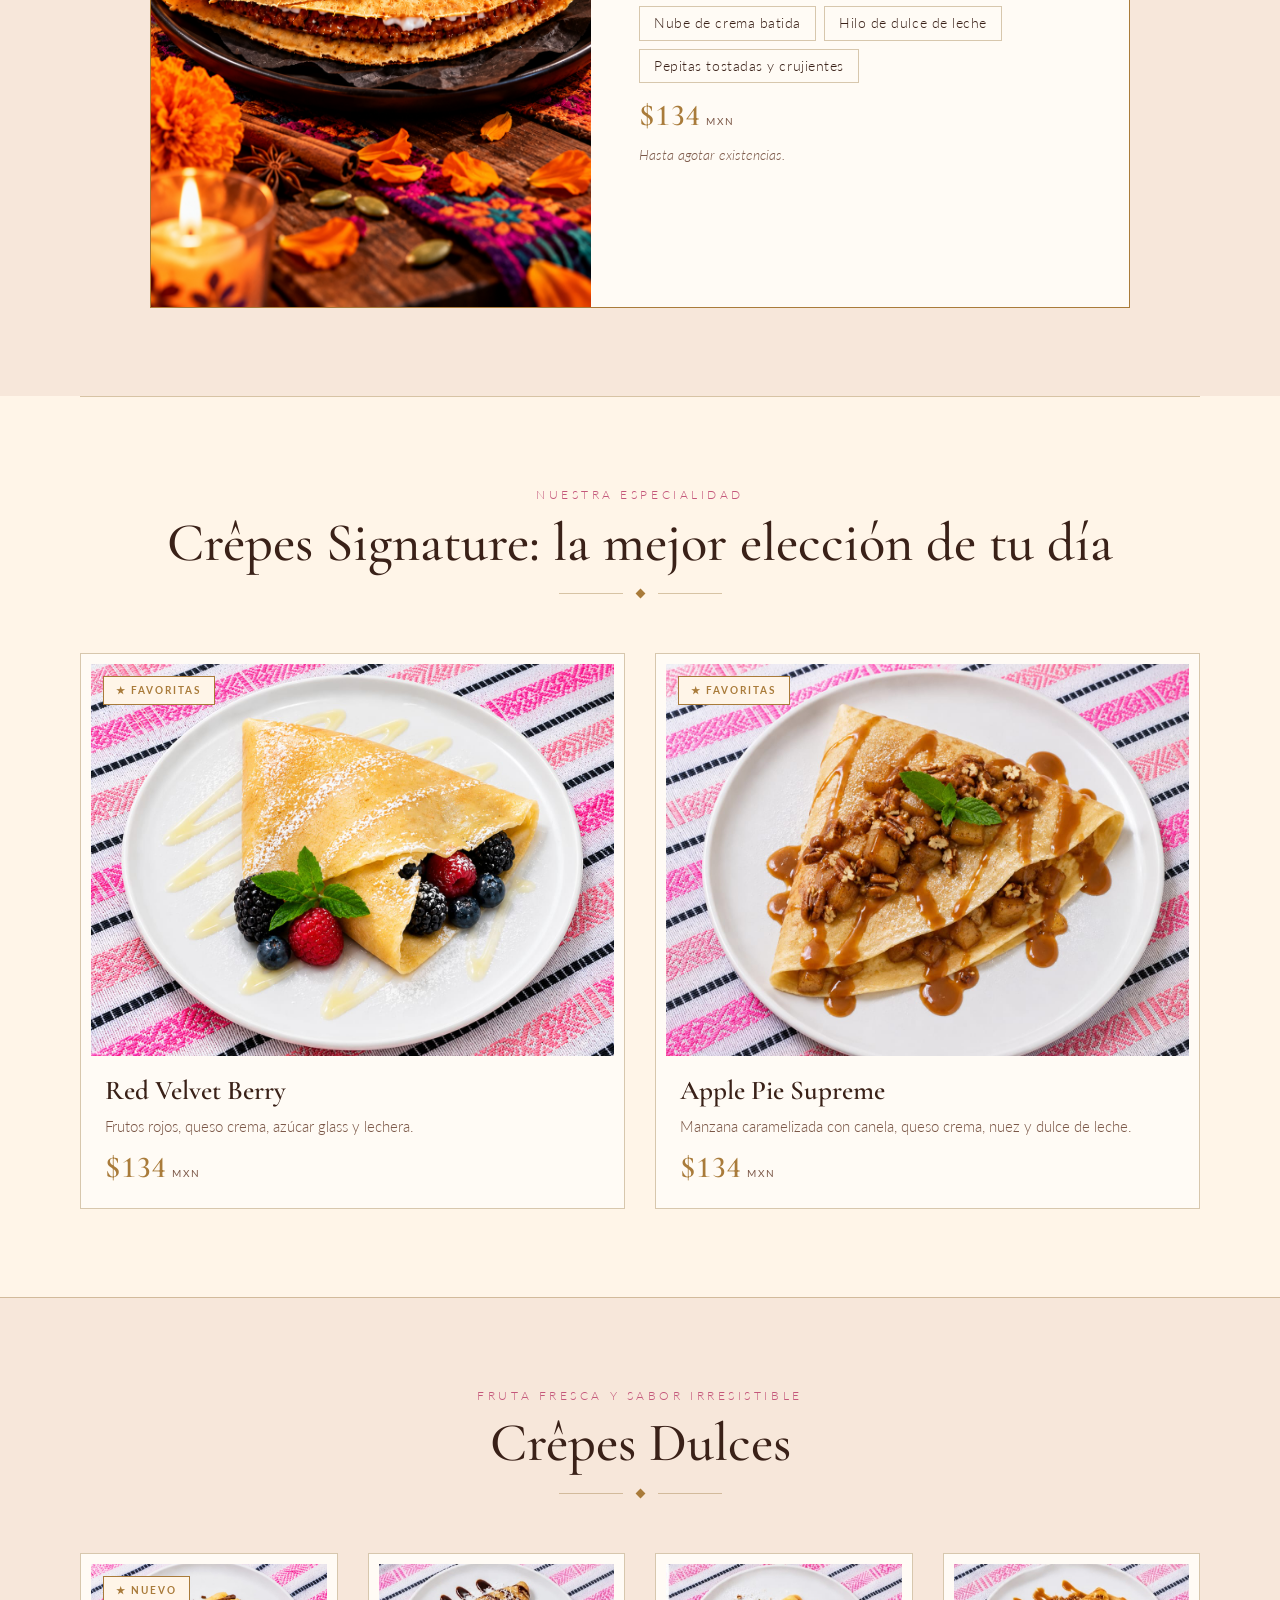
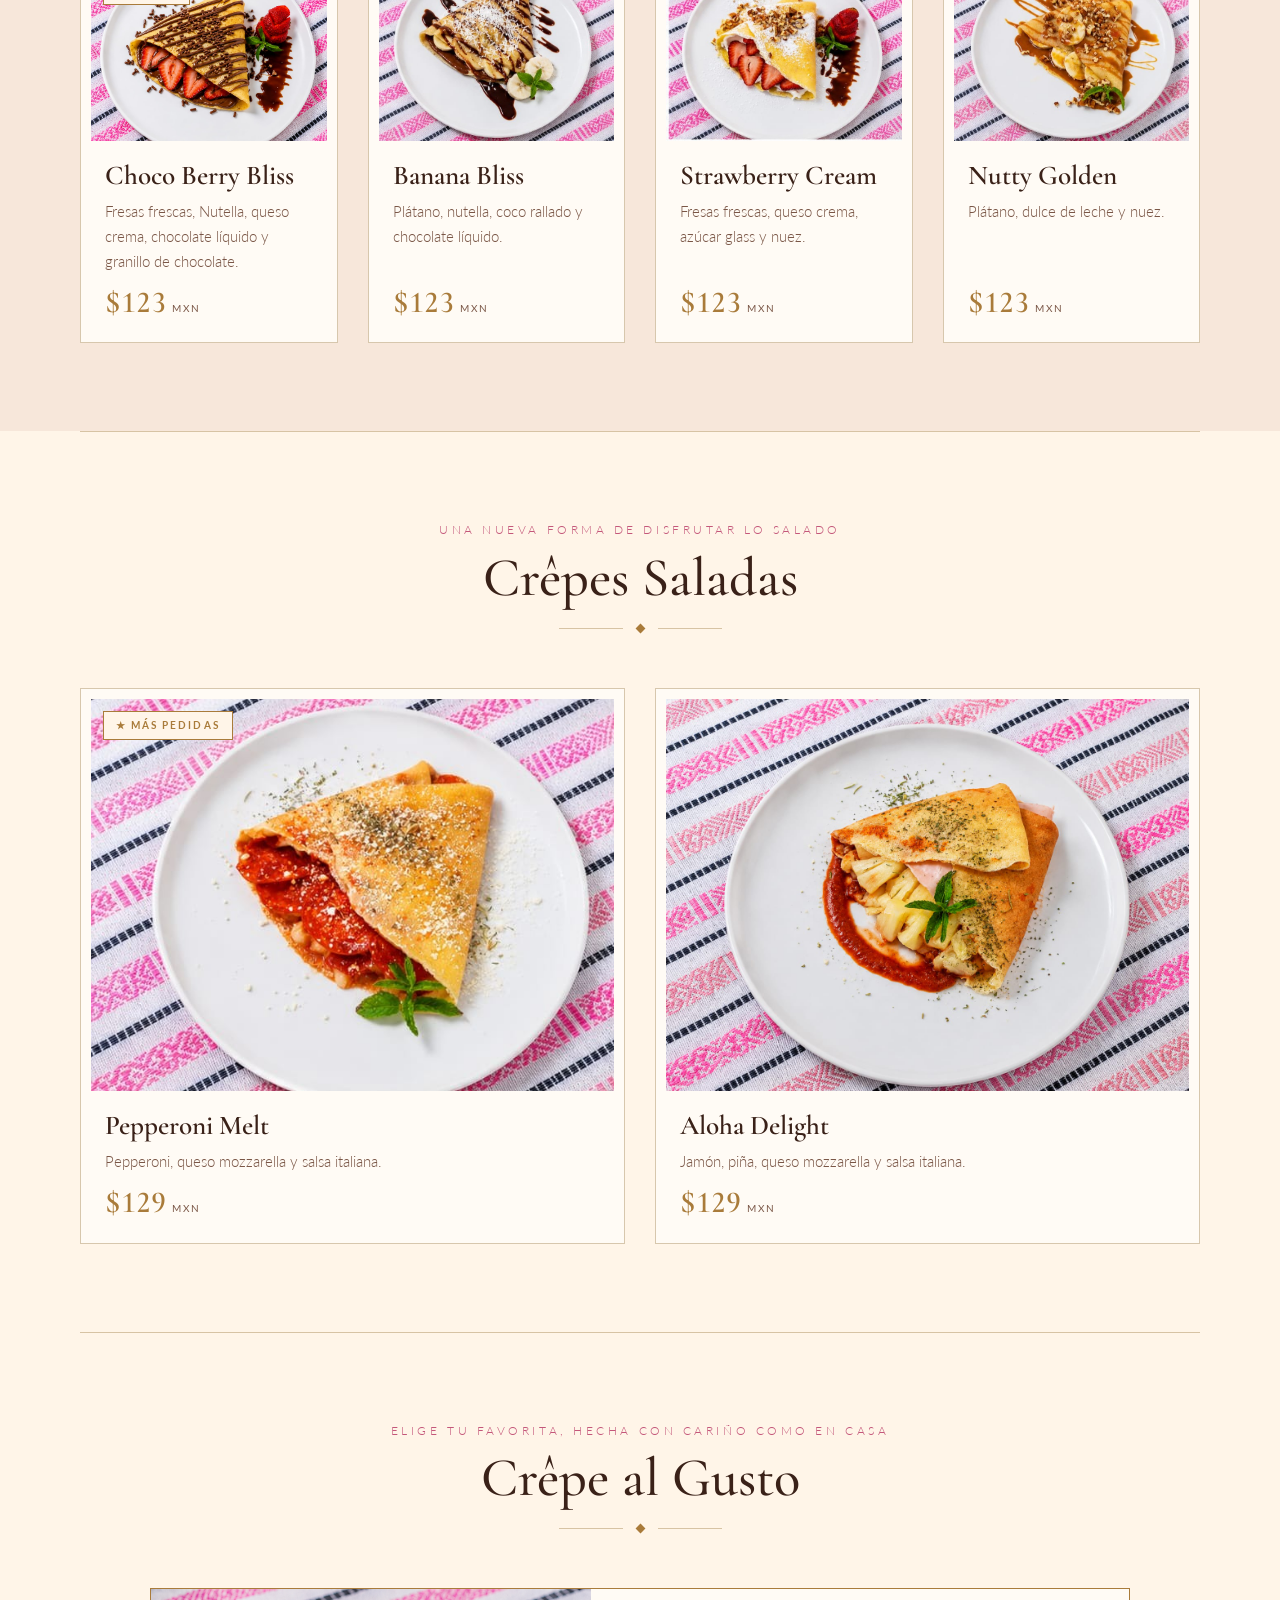
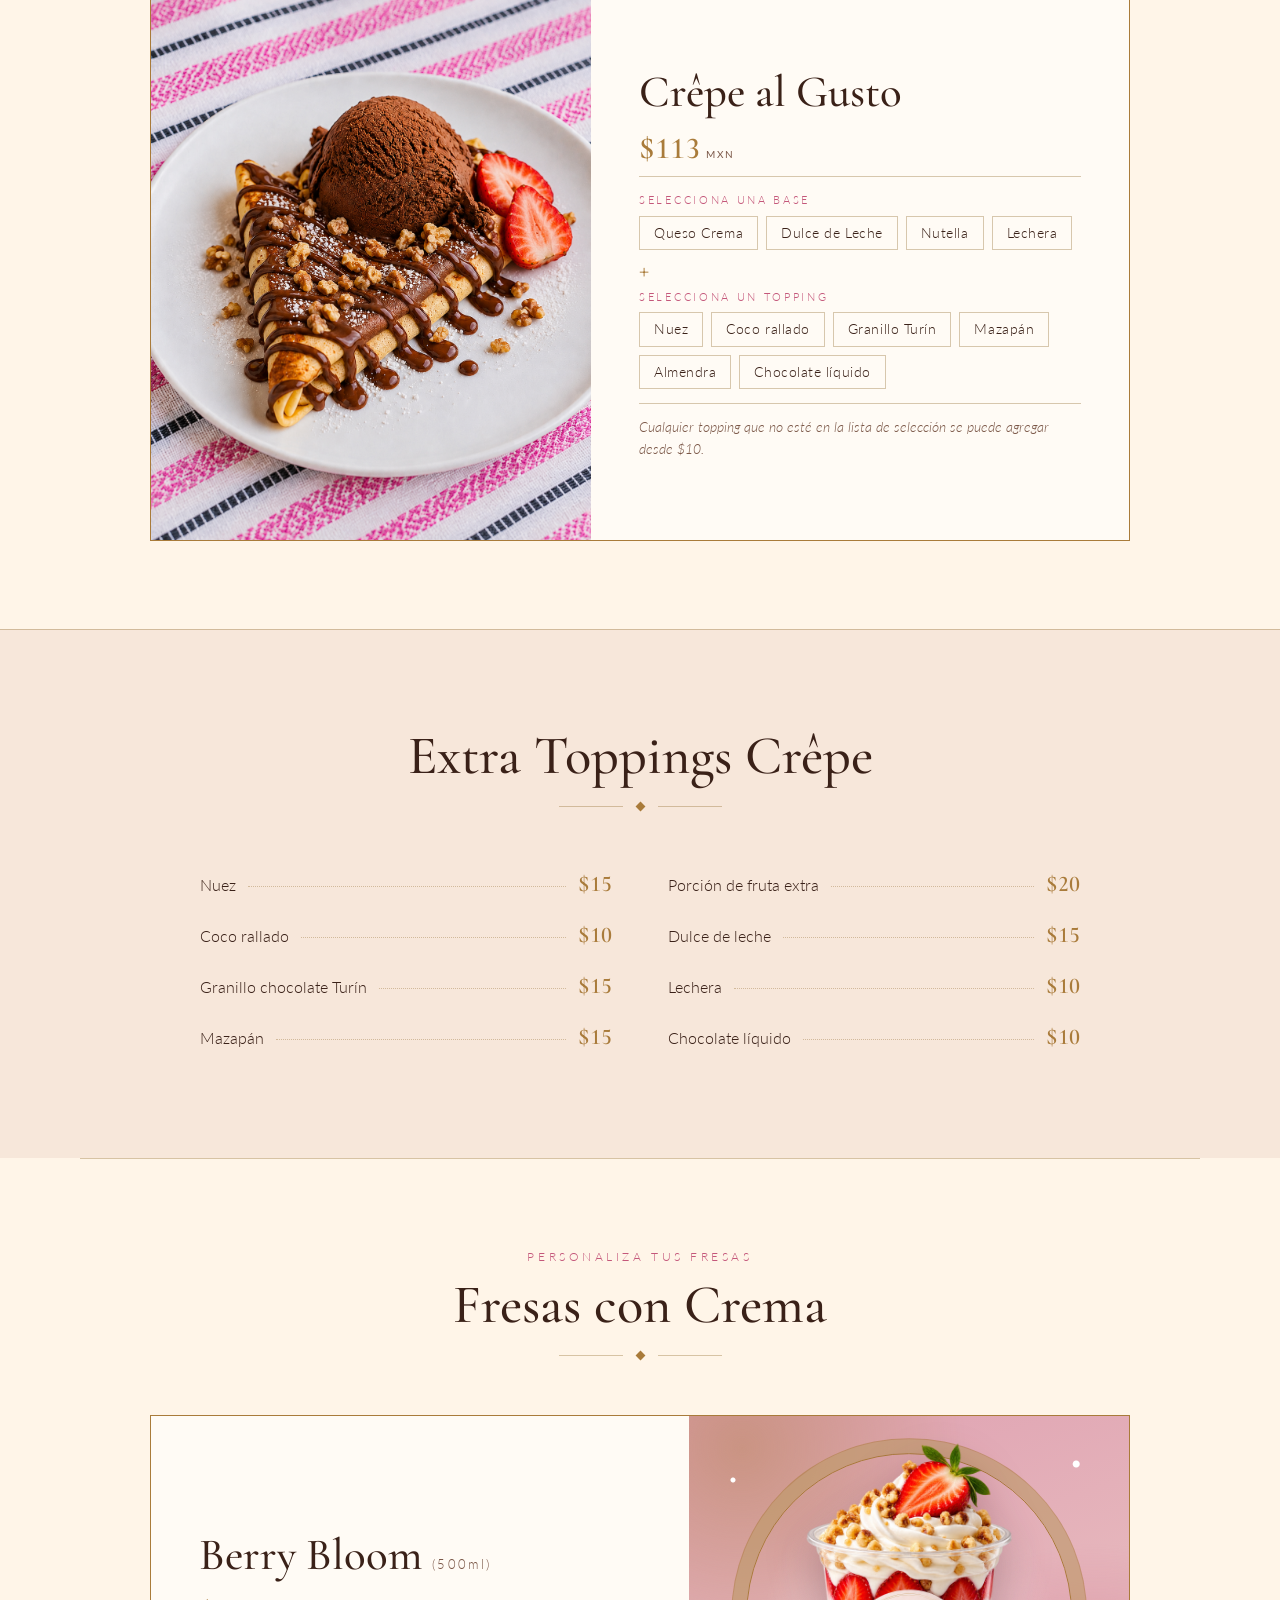
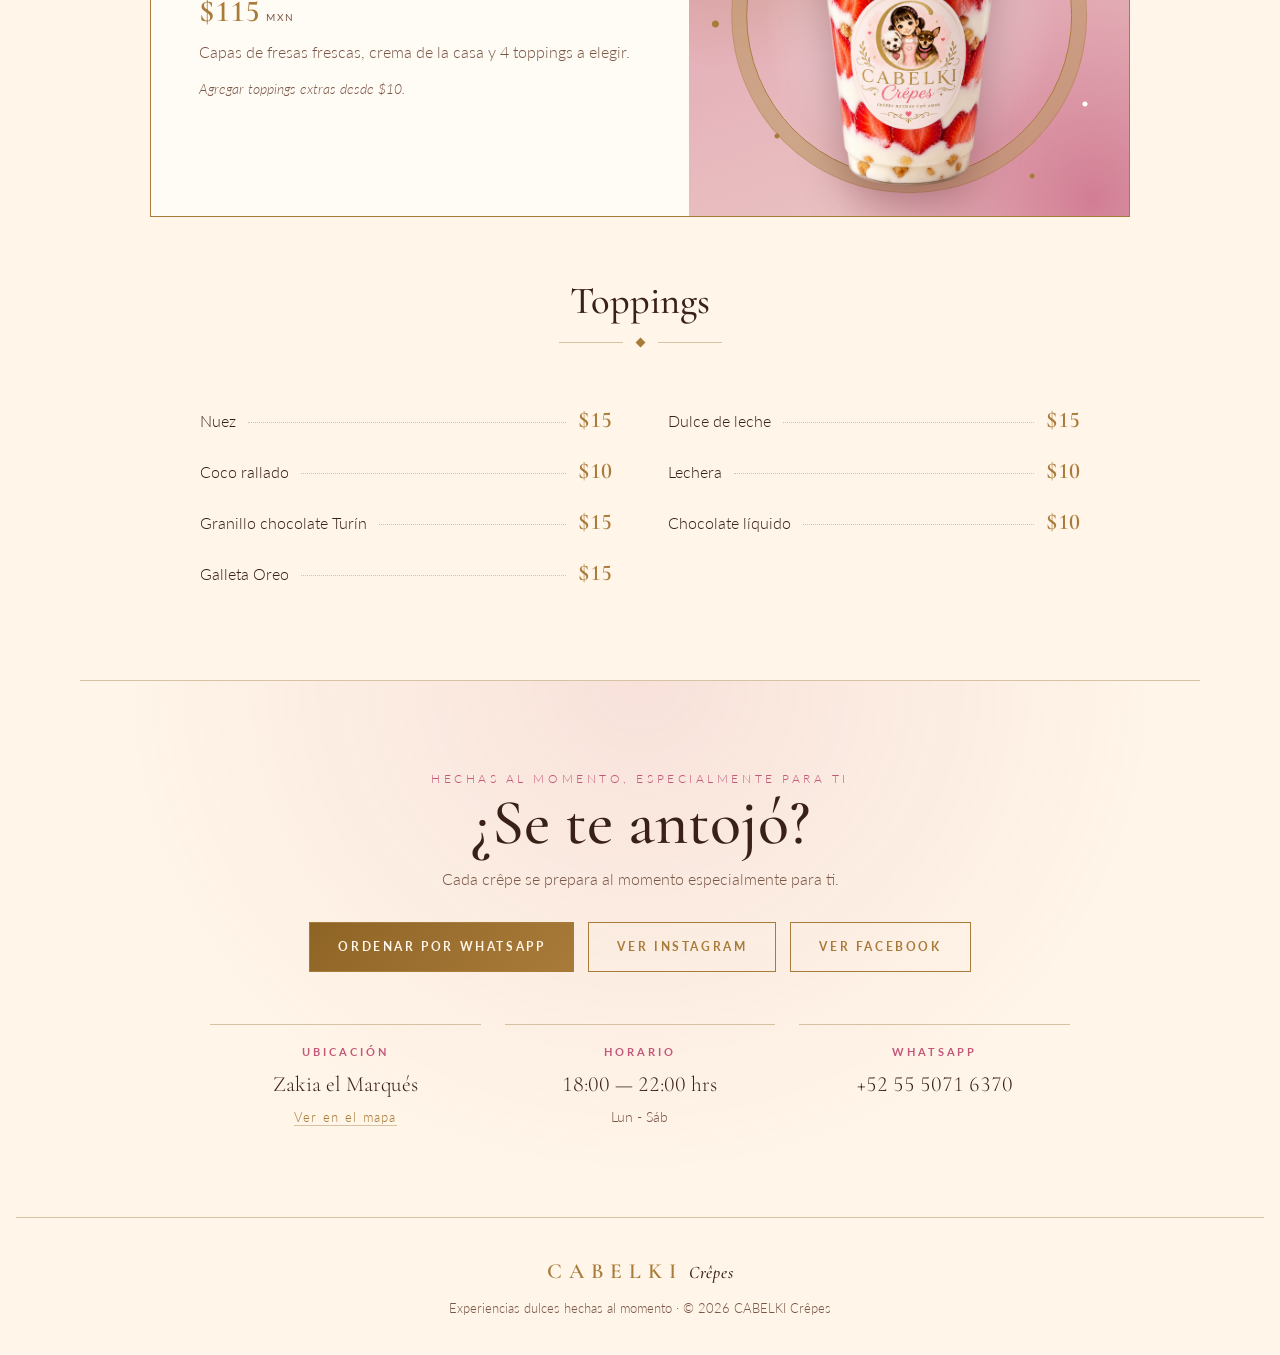
==== commit d18b444a: "Add Almendra to the ingredient list" ====
--- a/index.html
+++ b/index.html
@@ -169,6 +169,7 @@
           <li>Coco rallado</li>
           <li>Granillo Turín</li>
           <li>Mazapán</li>
+          <li>Almendra</li>
           <li>Chocolate líquido</li>
         </ul>
       </div>
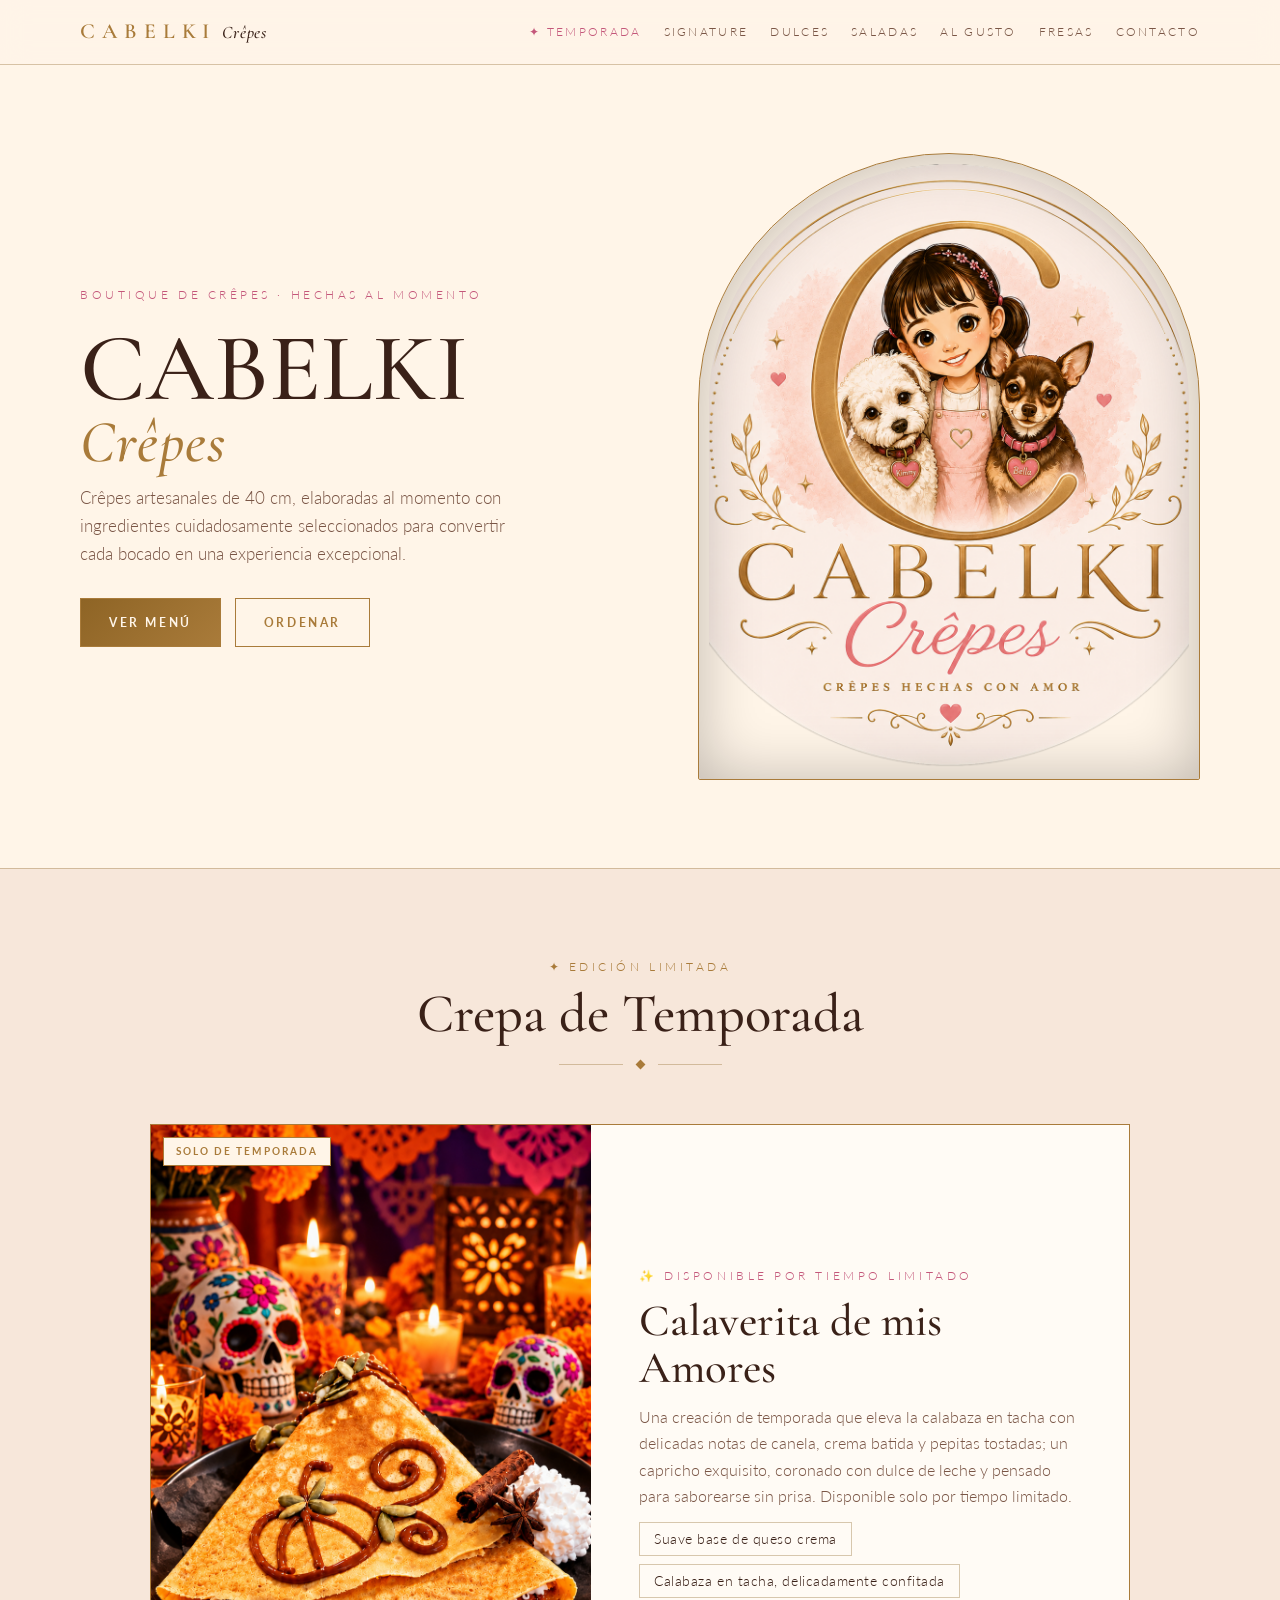
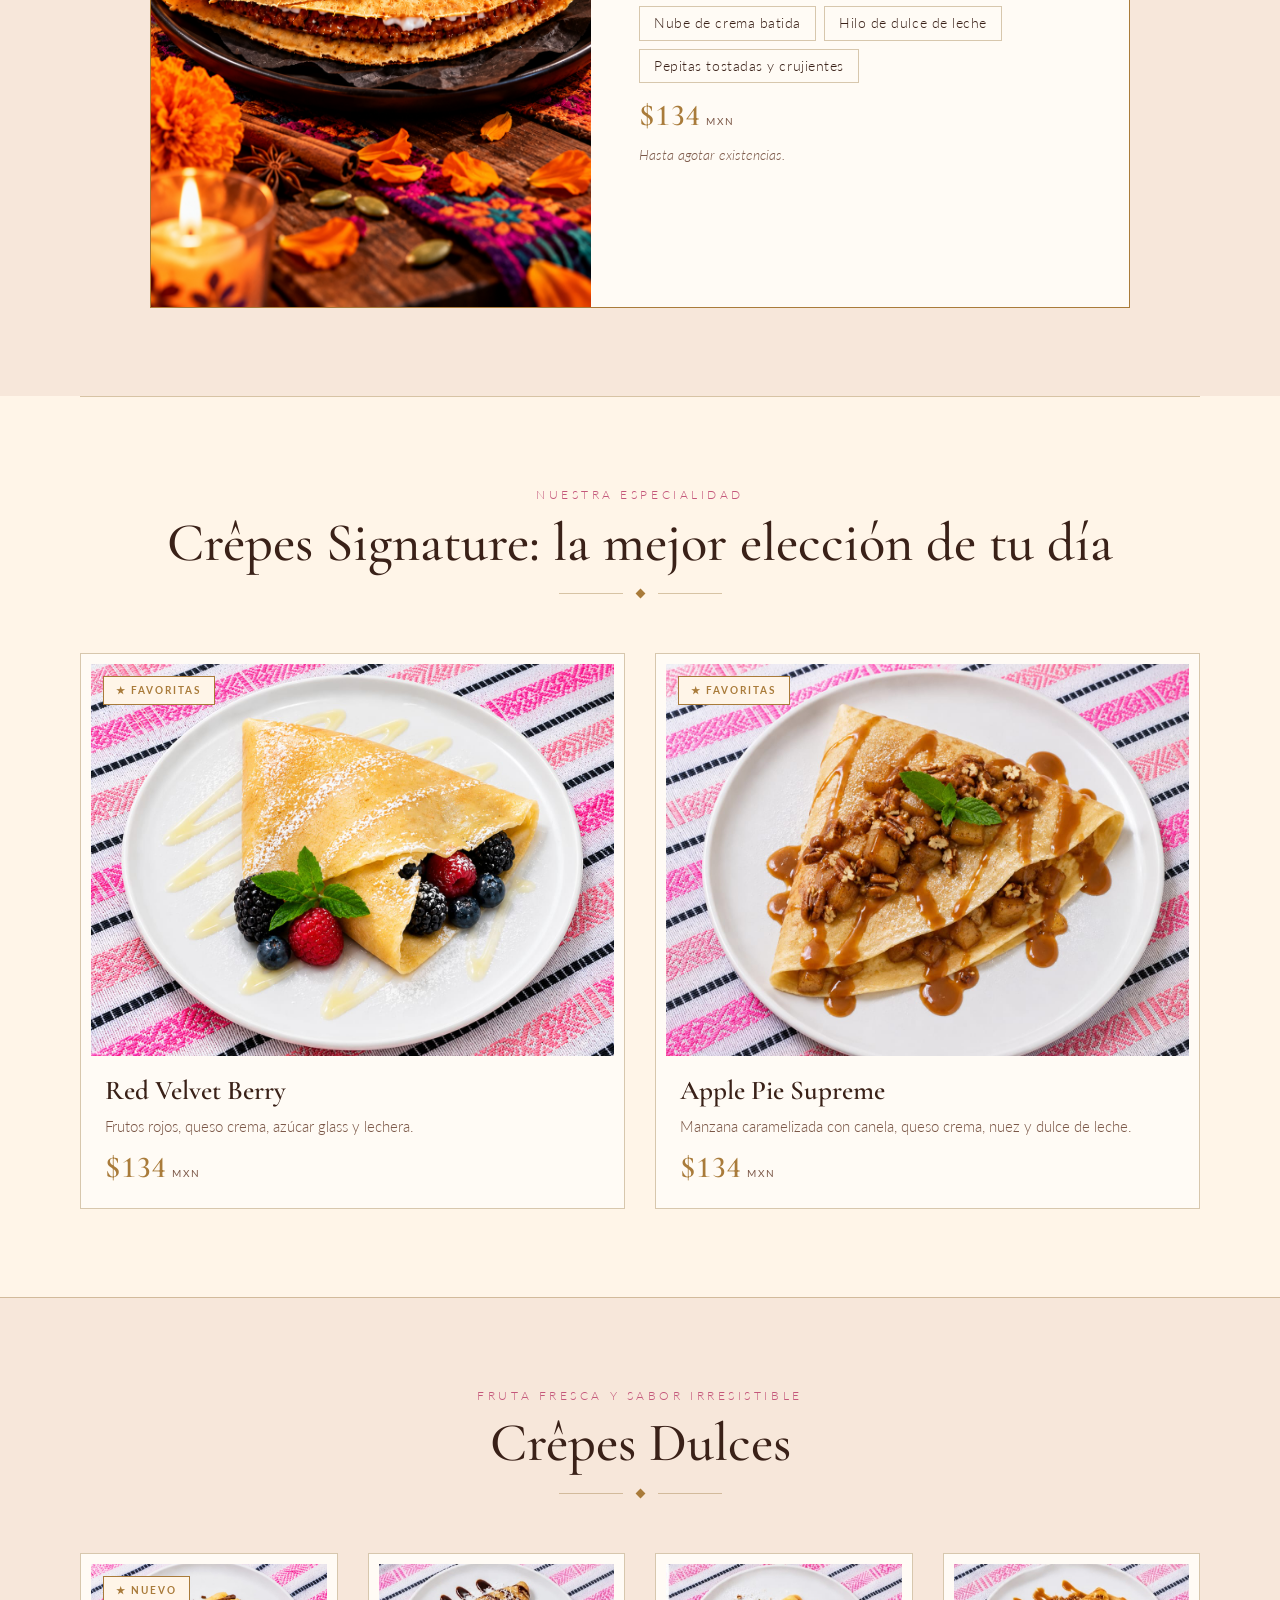
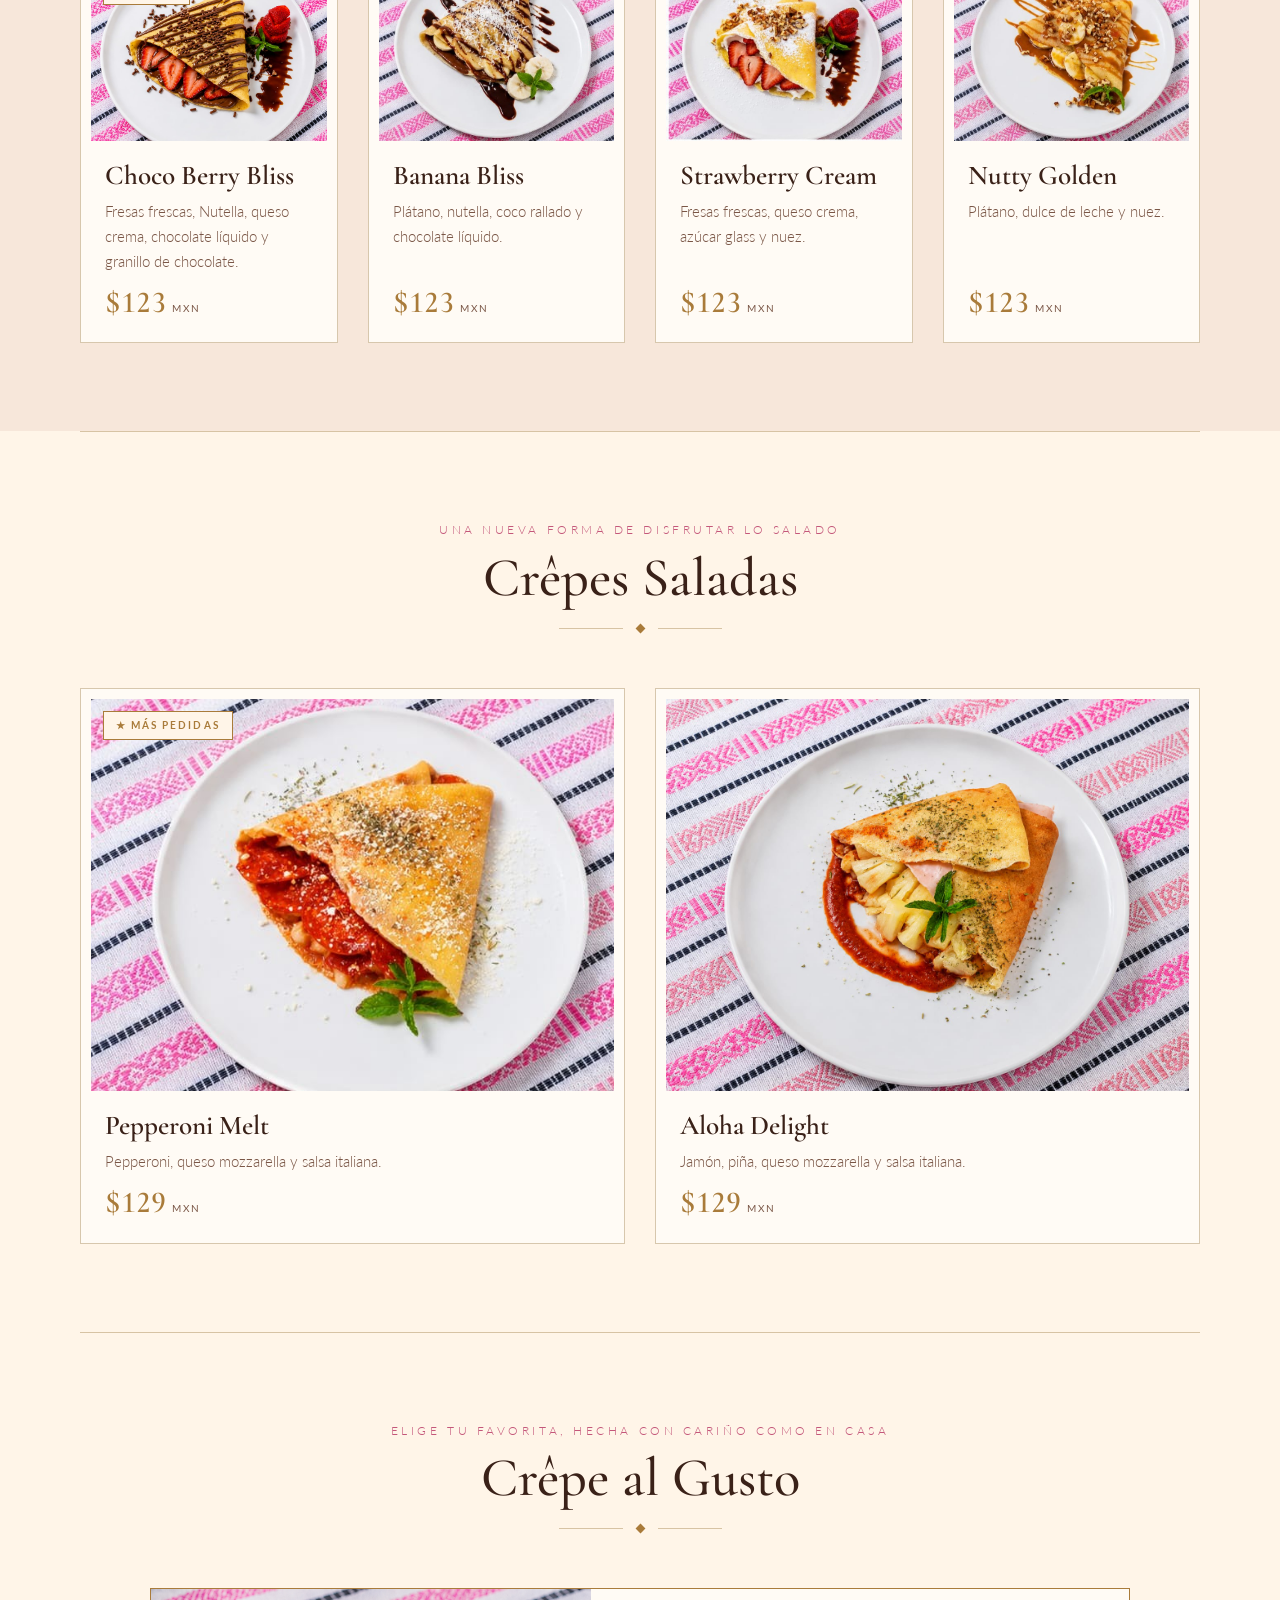
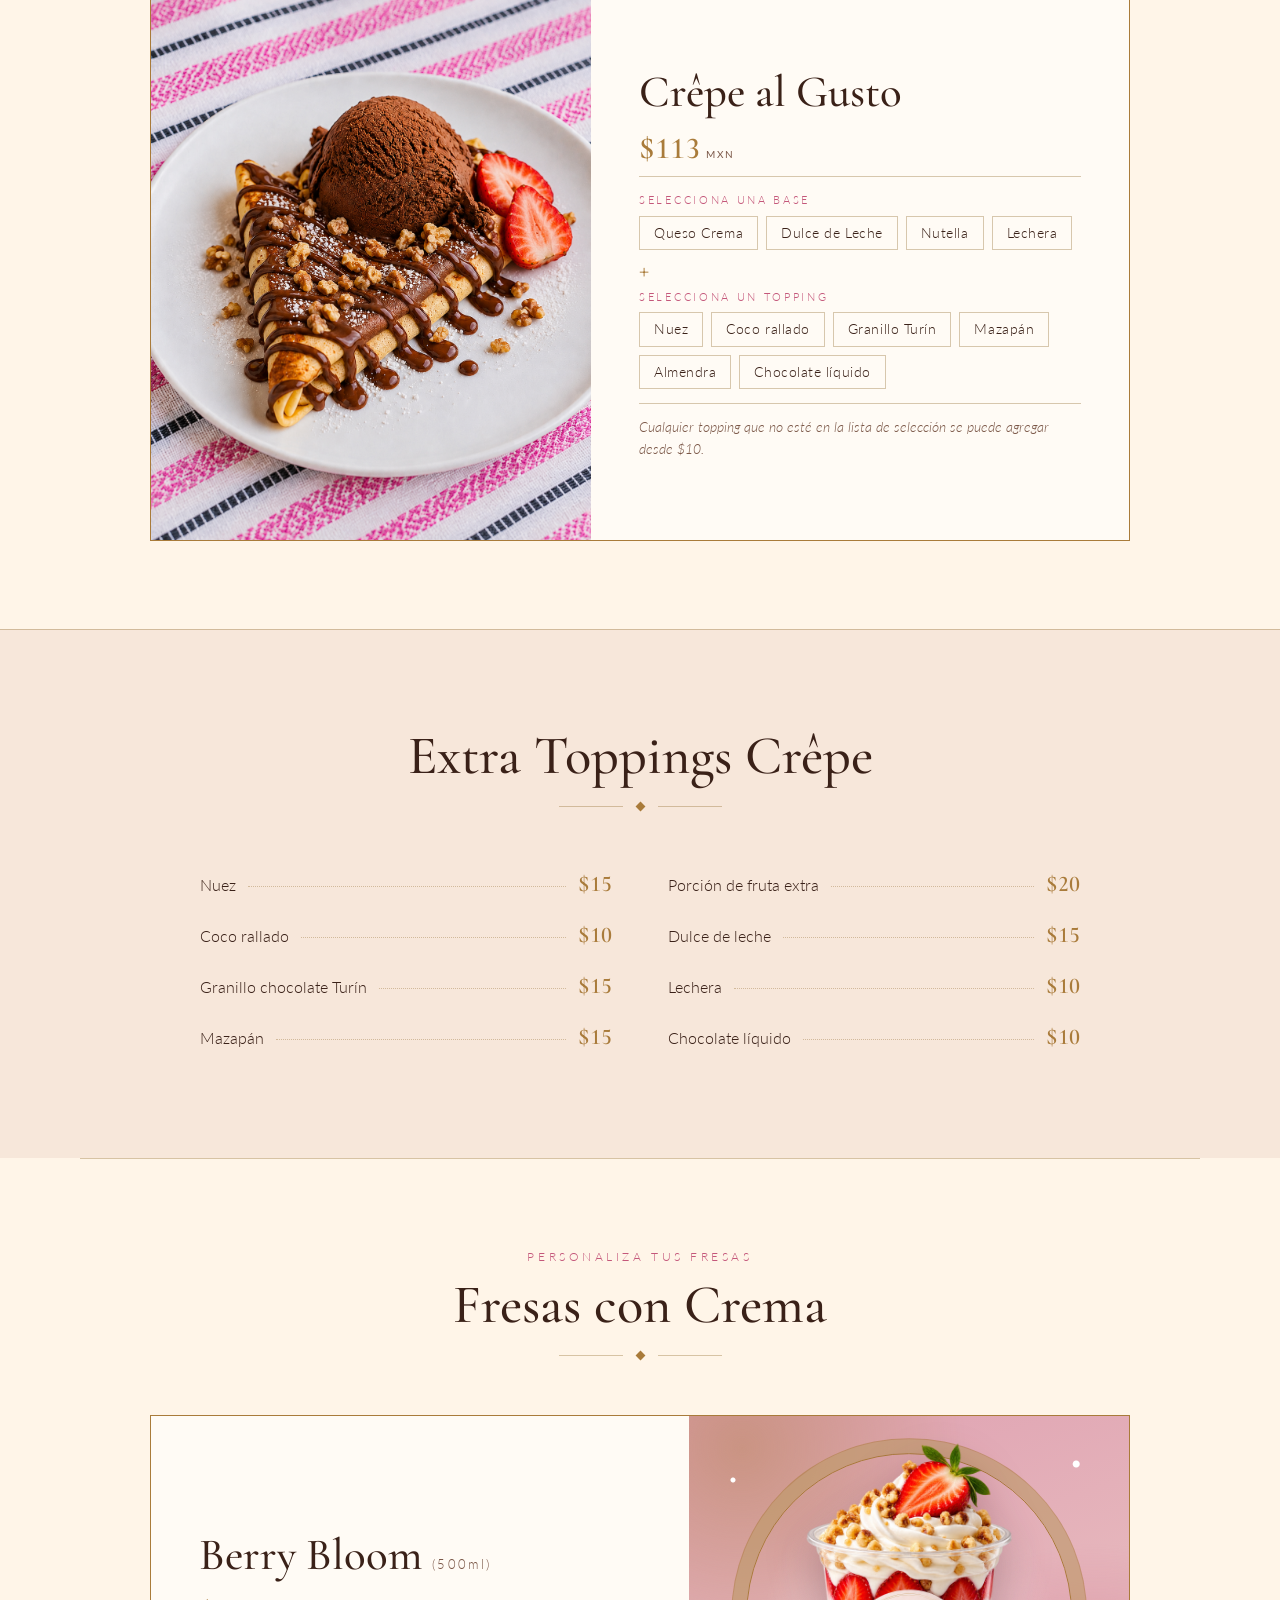
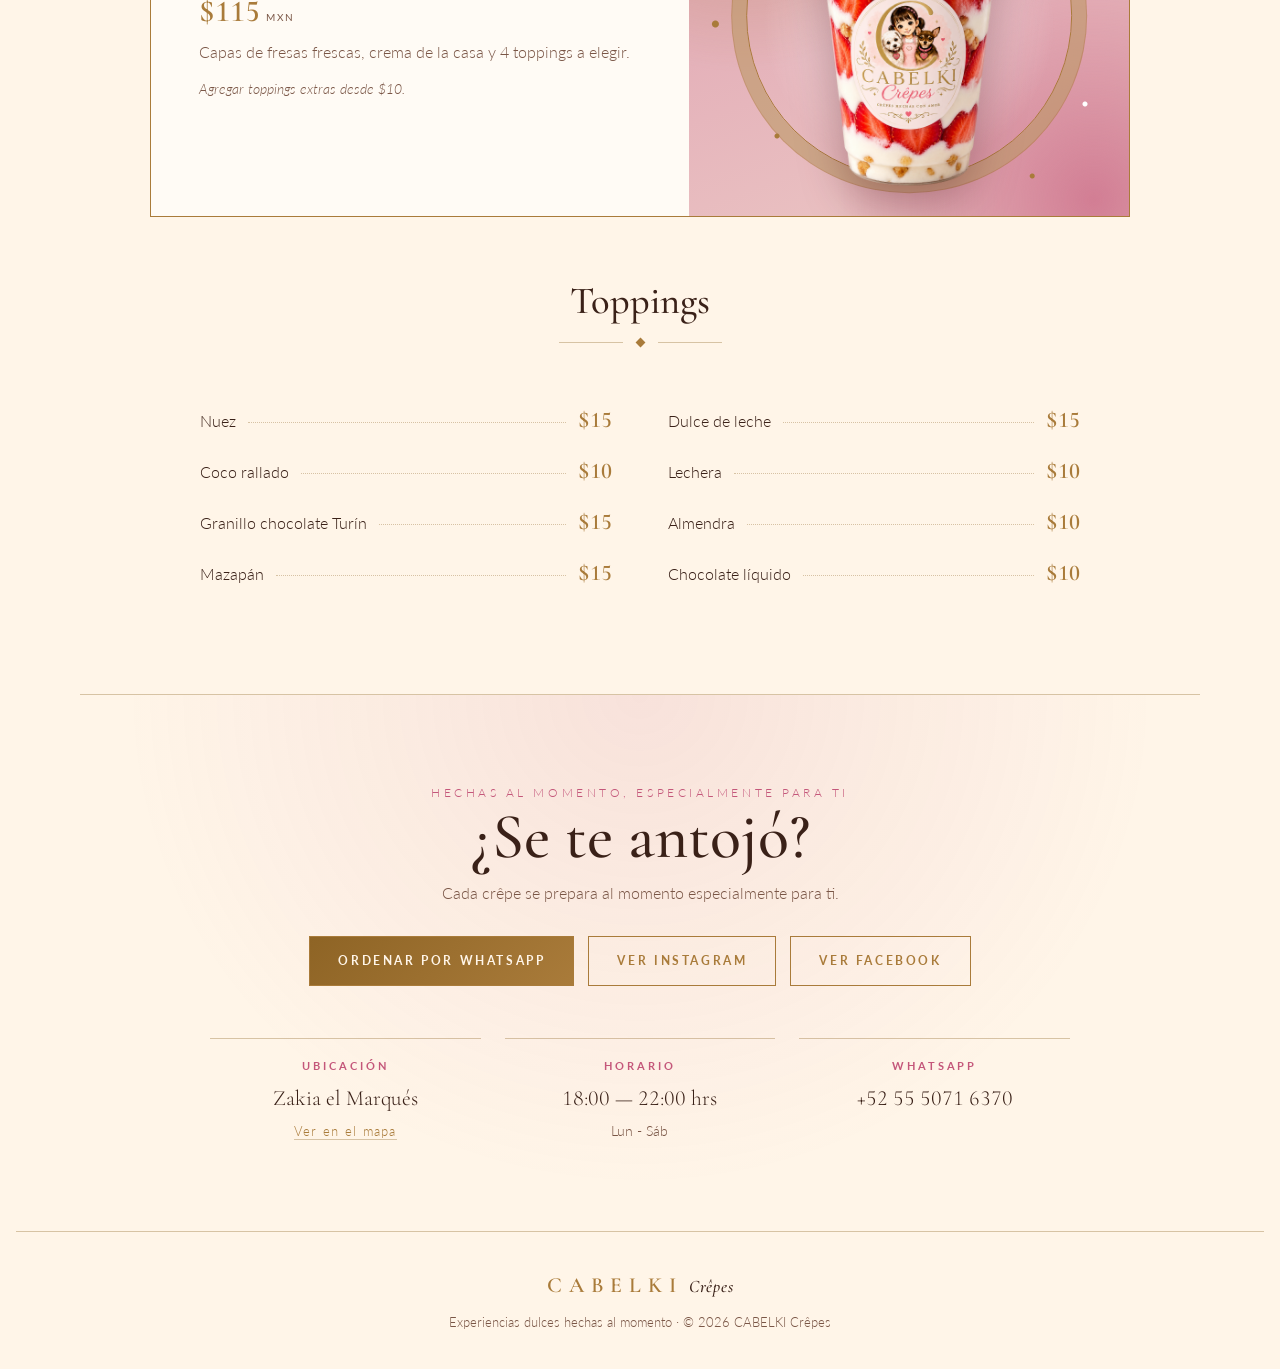
==== commit 15a7a169: "Update ingredient list: replace Galleta Oreo with Mazapán and add Almendra" ====
--- a/index.html
+++ b/index.html
@@ -217,9 +217,10 @@
     <li><span>Nuez</span><span class="pr">$15</span></li>
     <li><span>Coco rallado</span><span class="pr">$10</span></li>
     <li><span>Granillo chocolate Turín</span><span class="pr">$15</span></li>
-    <li><span>Galleta Oreo</span><span class="pr">$15</span></li>
+    <li><span>Mazapán</span><span class="pr">$15</span></li>
     <li><span>Dulce de leche</span><span class="pr">$15</span></li>
     <li><span>Lechera</span><span class="pr">$10</span></li>
+    <li><span>Almendra</span><span class="pr">$10</span></li>
     <li><span>Chocolate líquido</span><span class="pr">$10</span></li>
   </ul>
 </section>
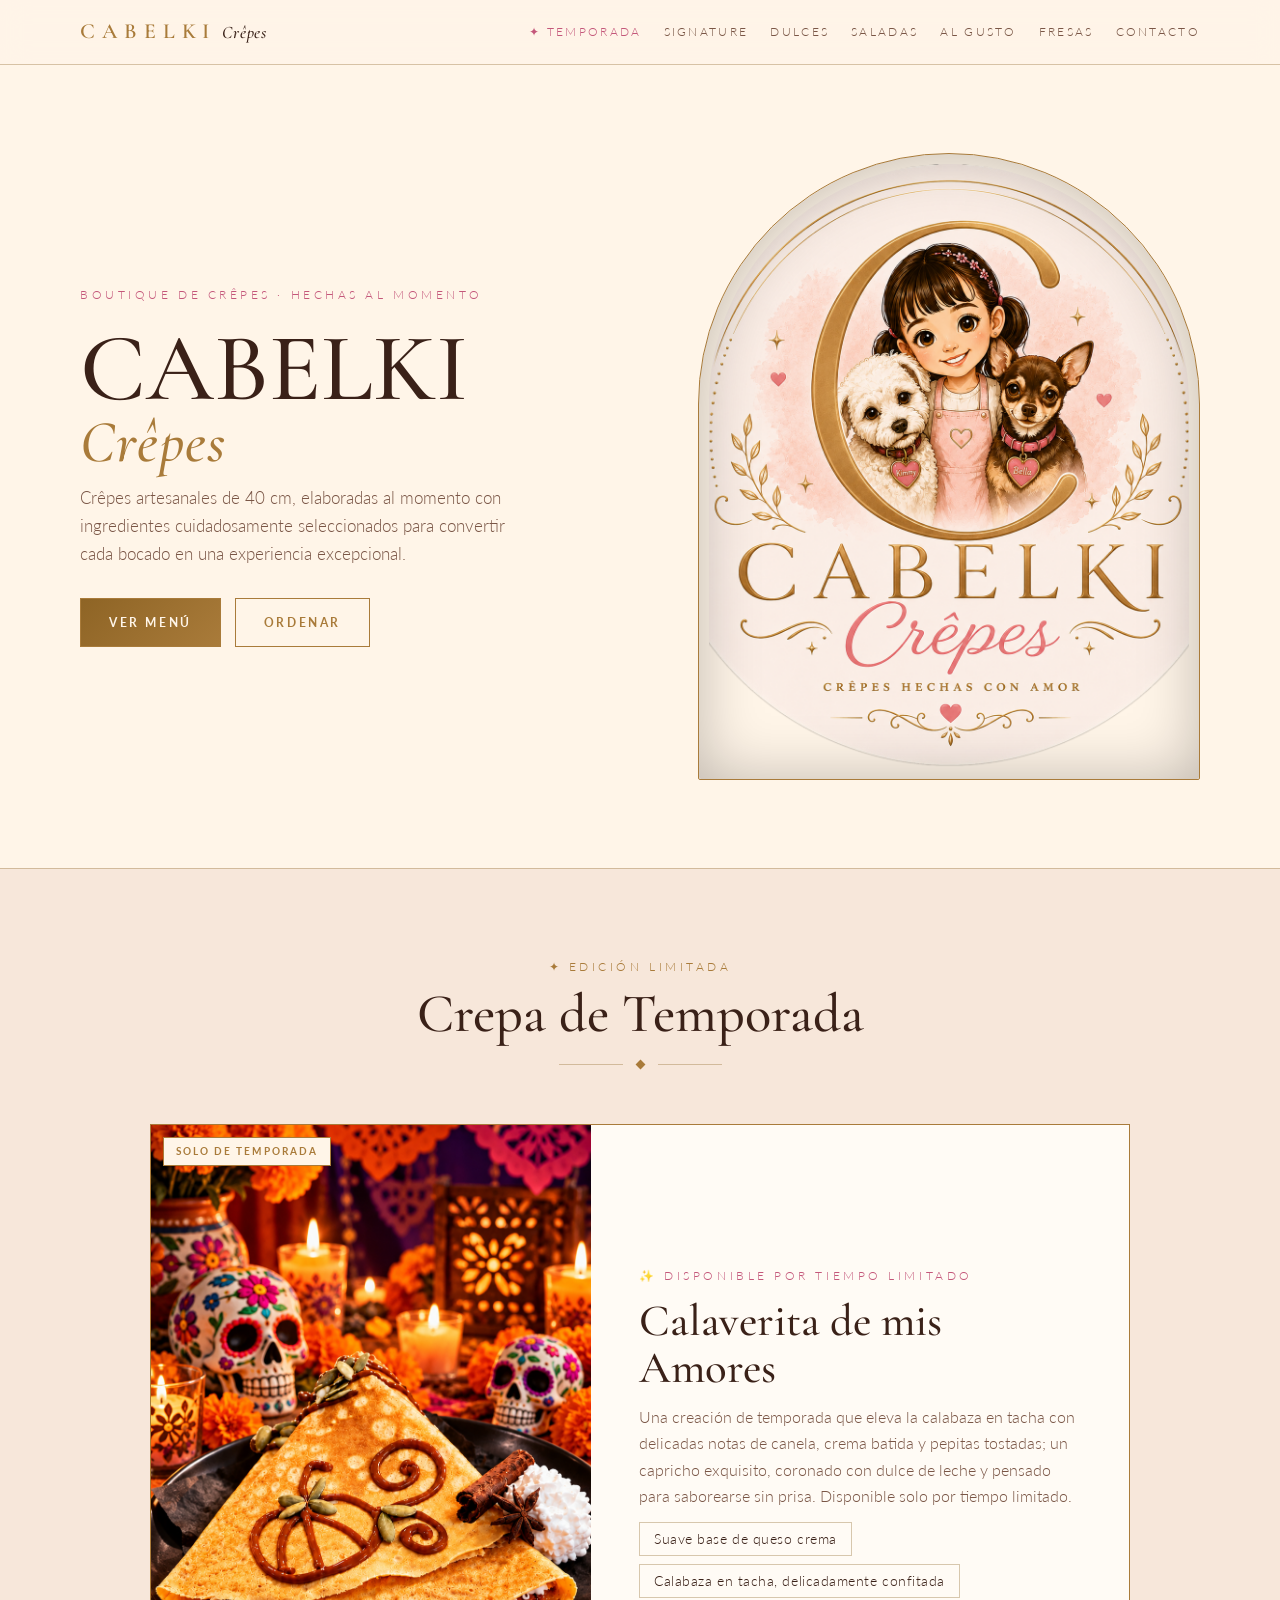
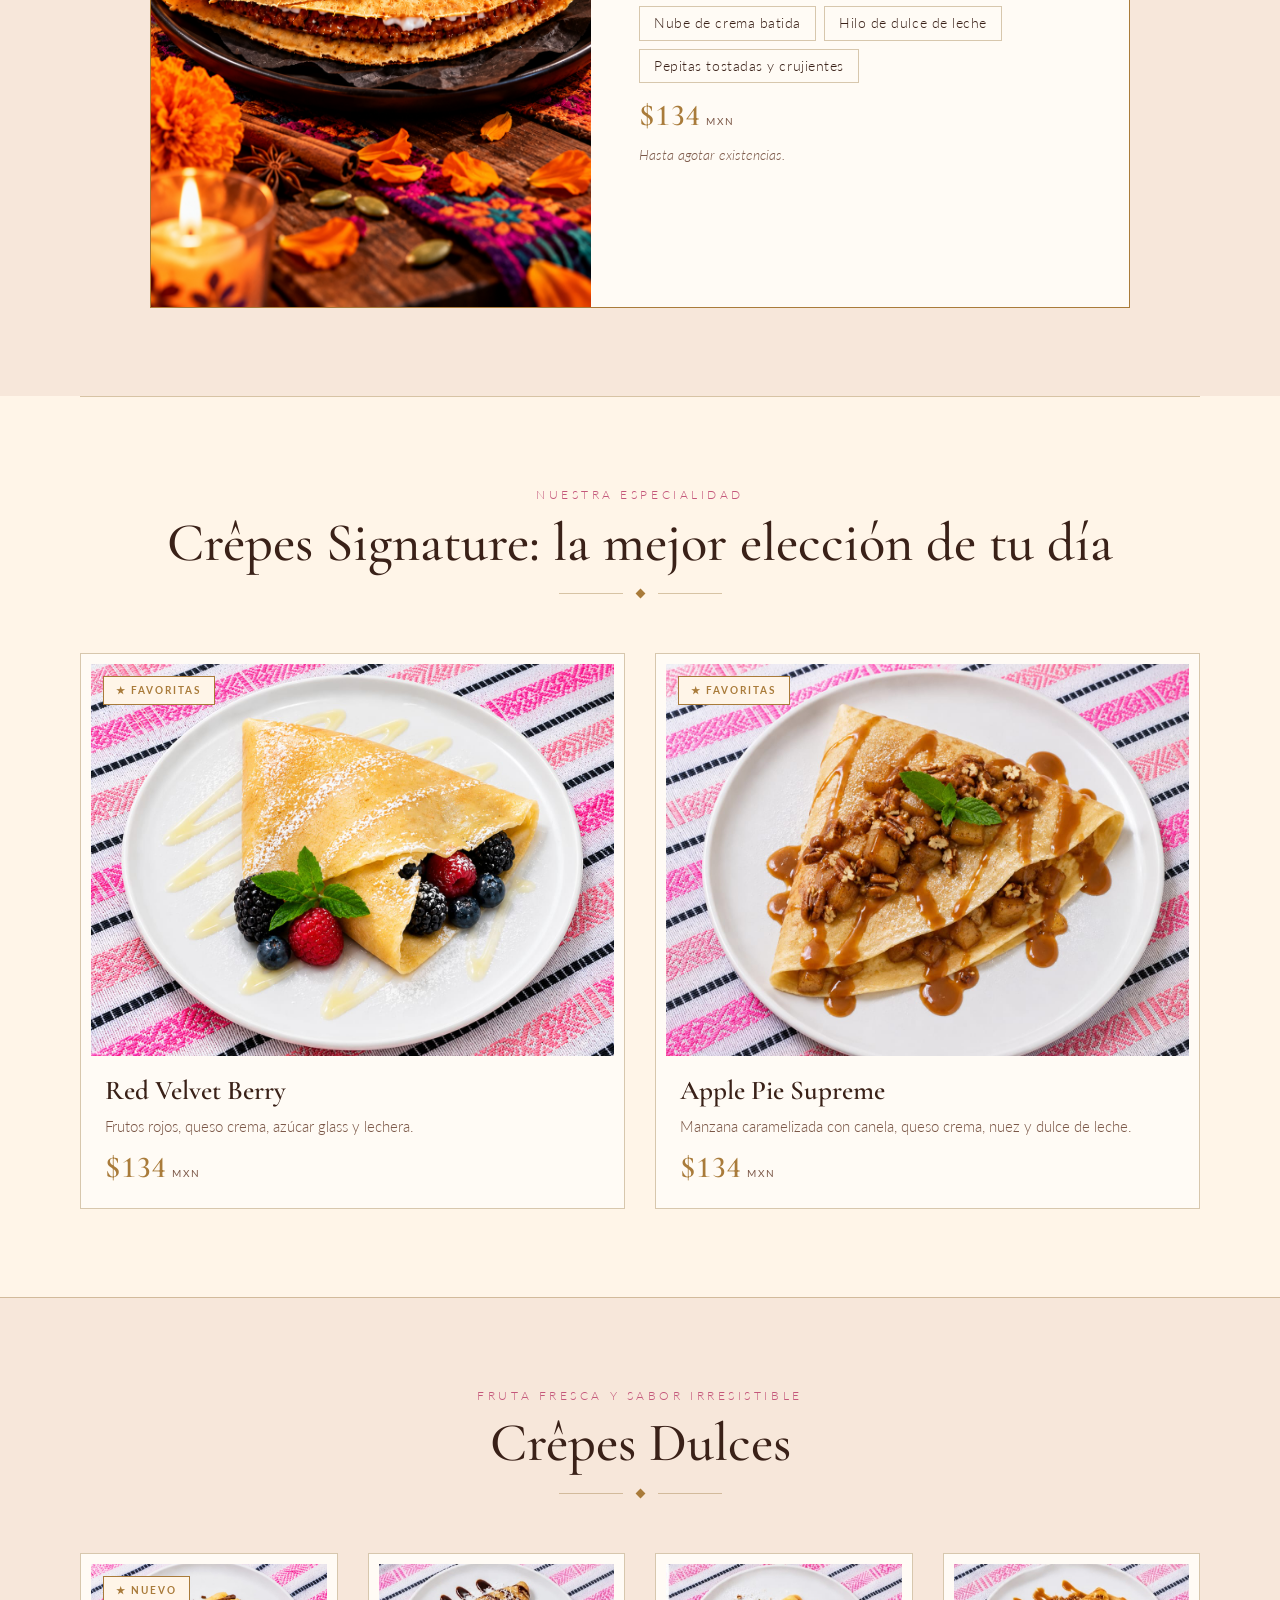
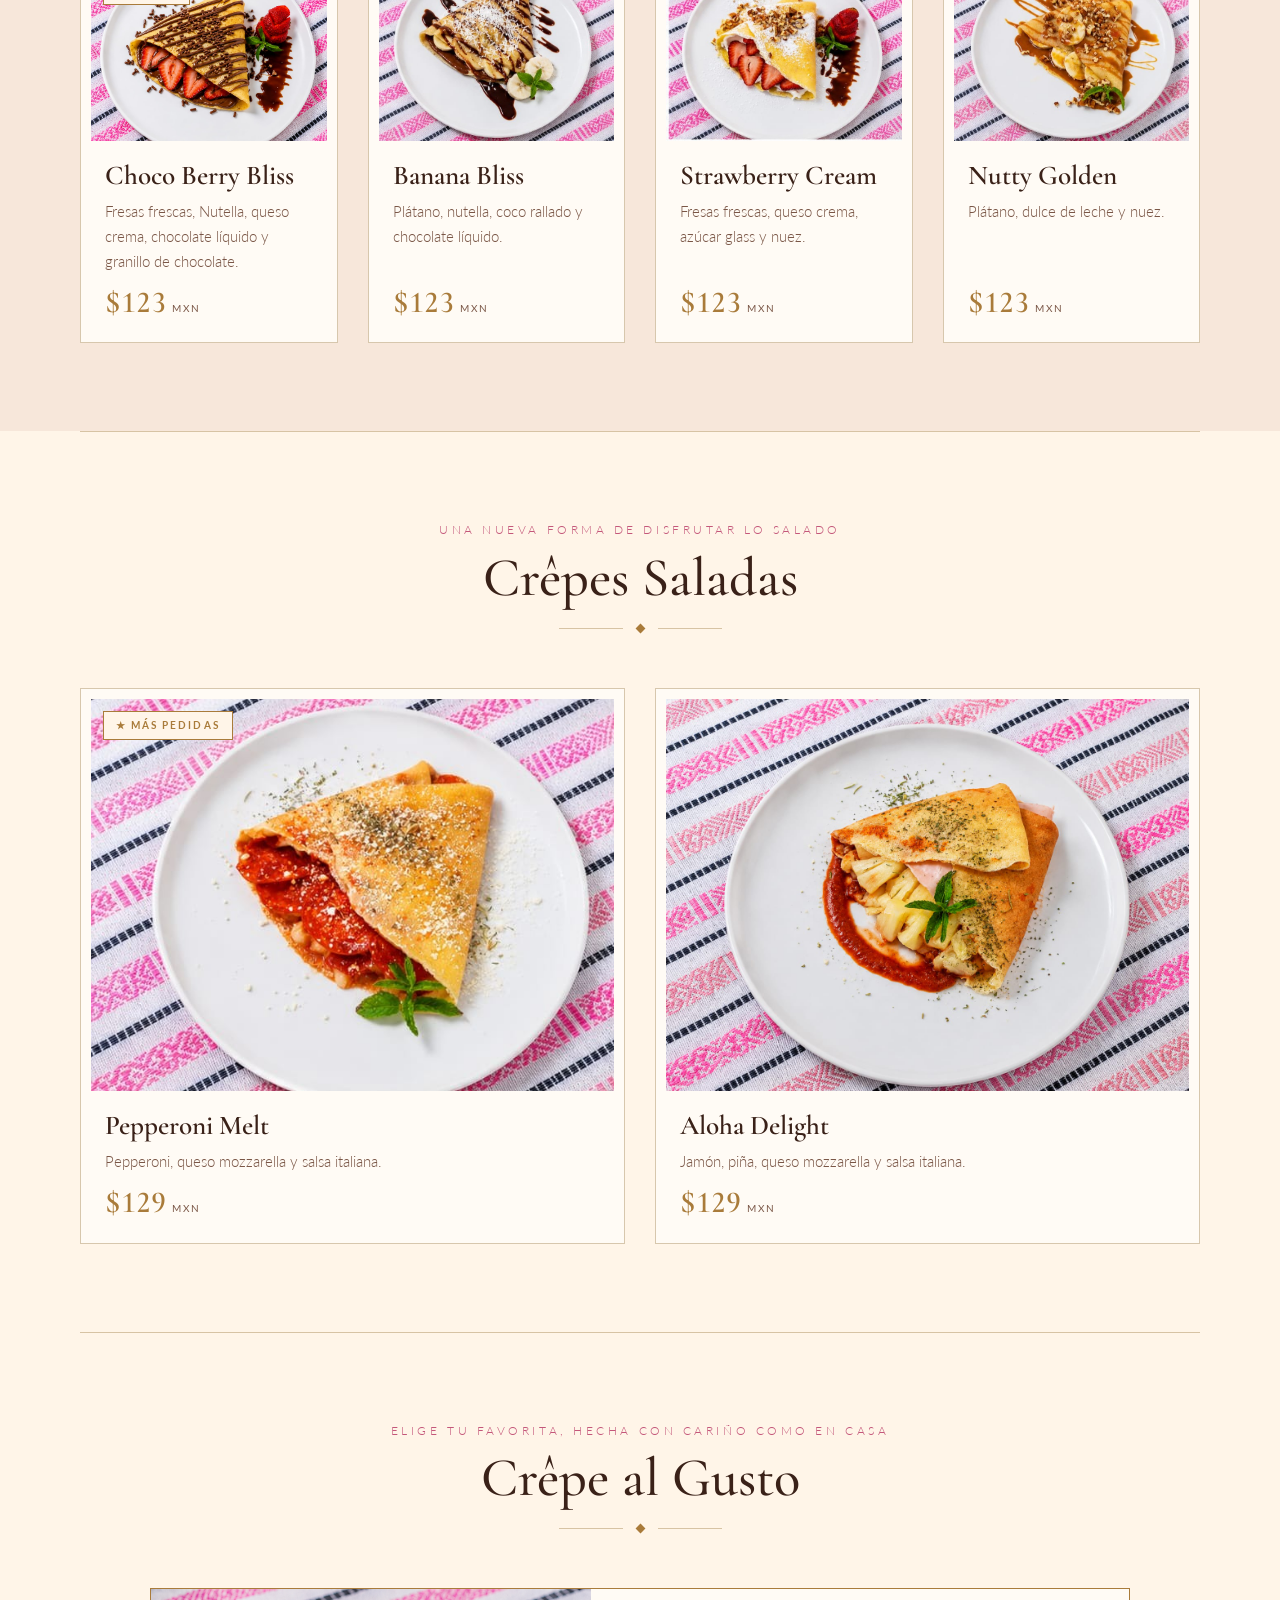
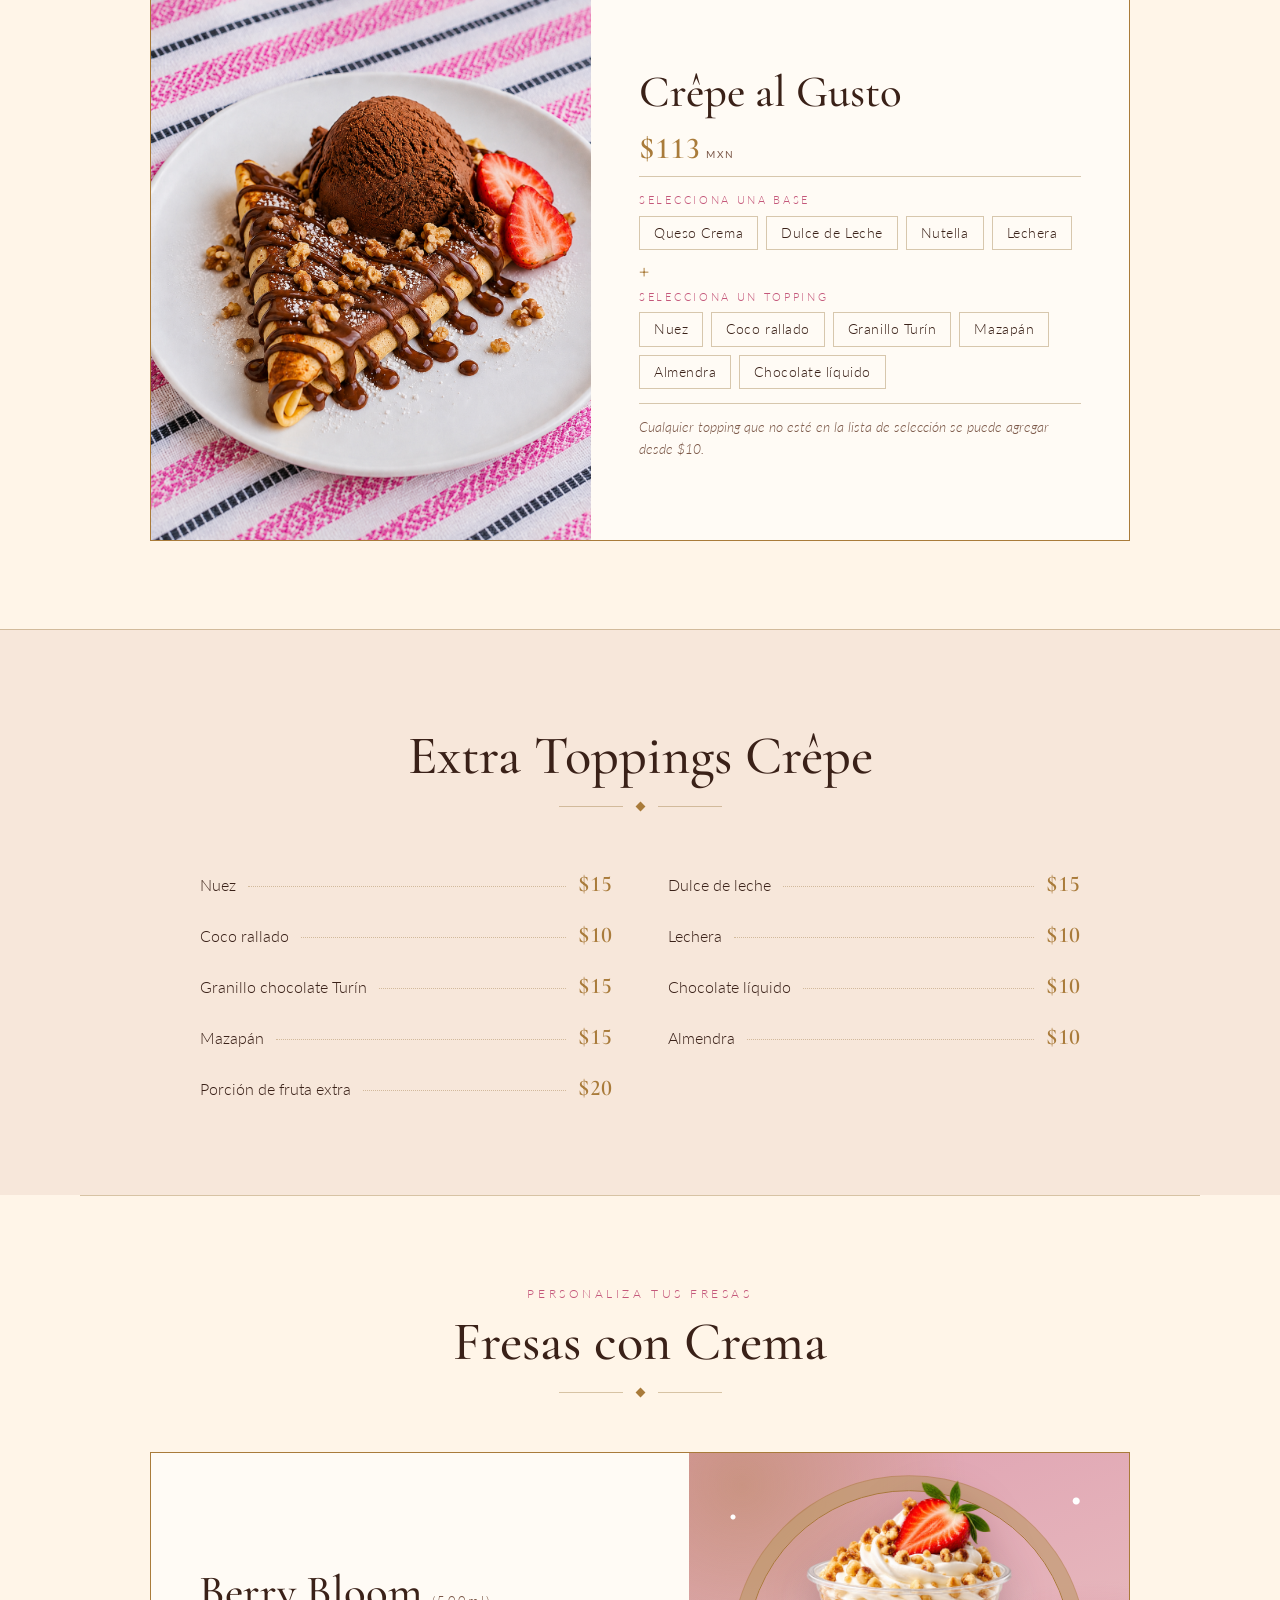
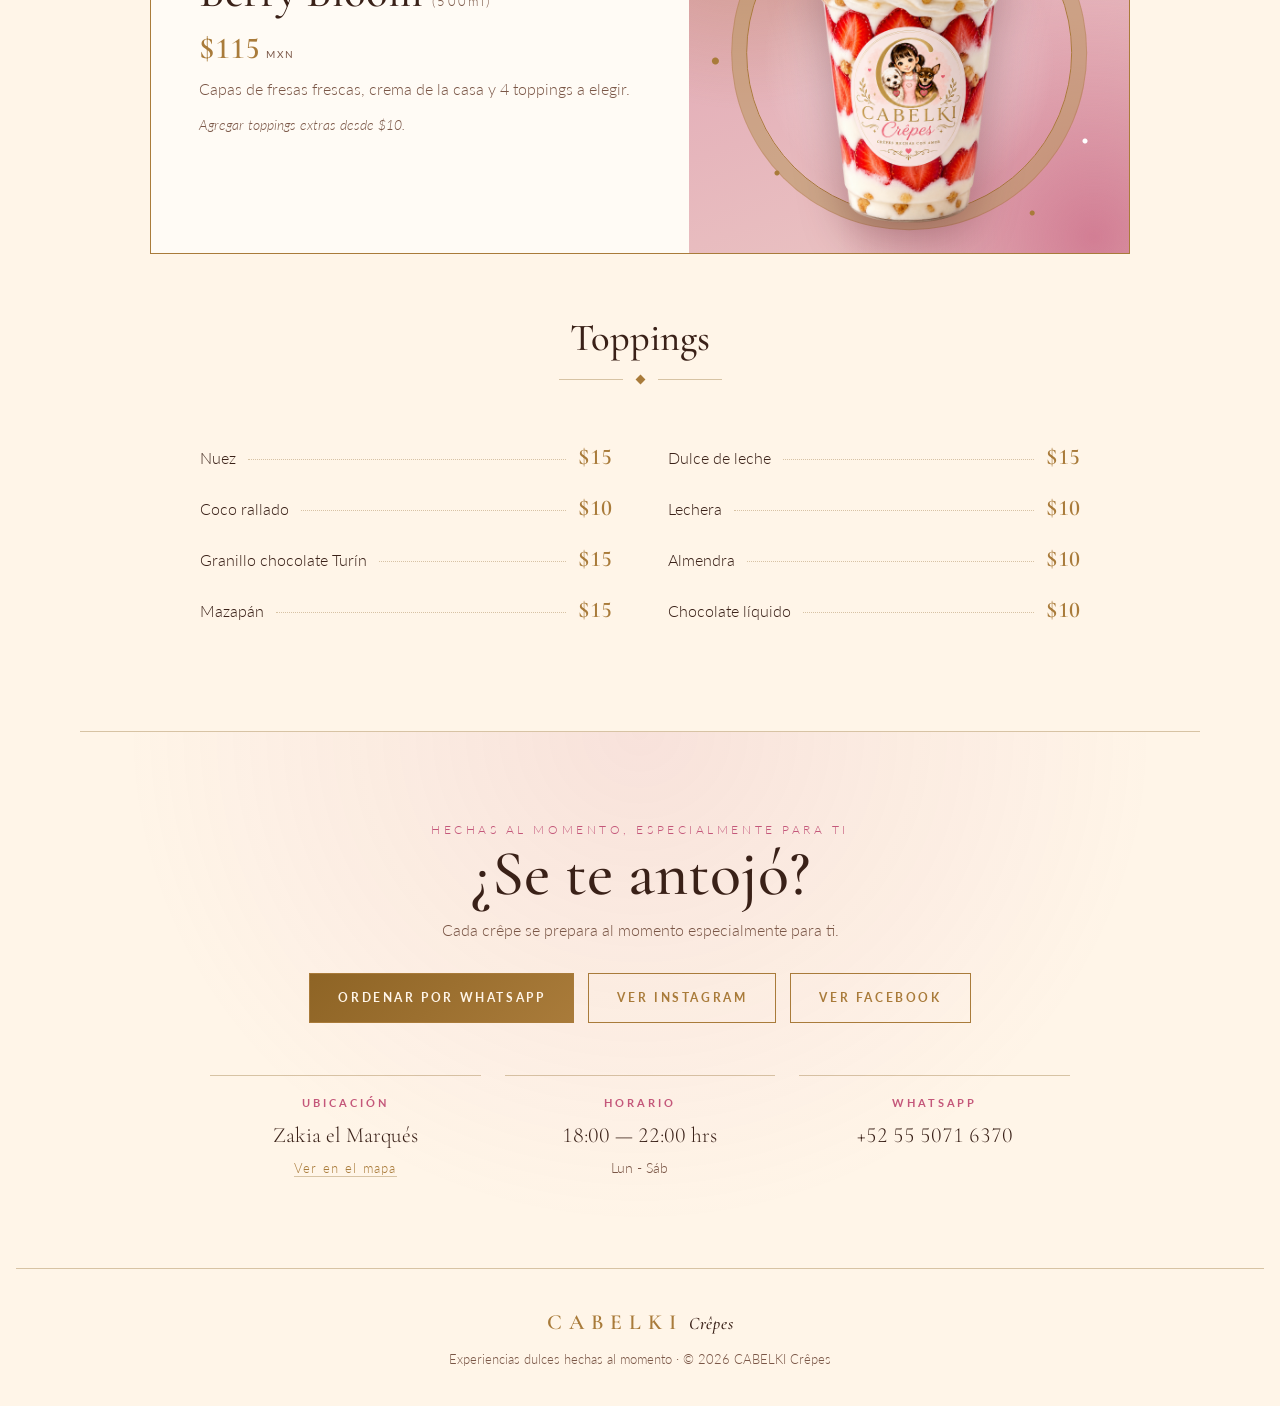
==== commit 985e78f6: "Add Almendra to the ingredient list with pricing" ====
--- a/index.html
+++ b/index.html
@@ -193,6 +193,7 @@
     <li><span>Dulce de leche</span><span class="pr">$15</span></li>
     <li><span>Lechera</span><span class="pr">$10</span></li>
     <li><span>Chocolate líquido</span><span class="pr">$10</span></li>
+    <li><span>Almendra</span><span class="pr">$10</span></li>
   </ul>
 </div></section>
 
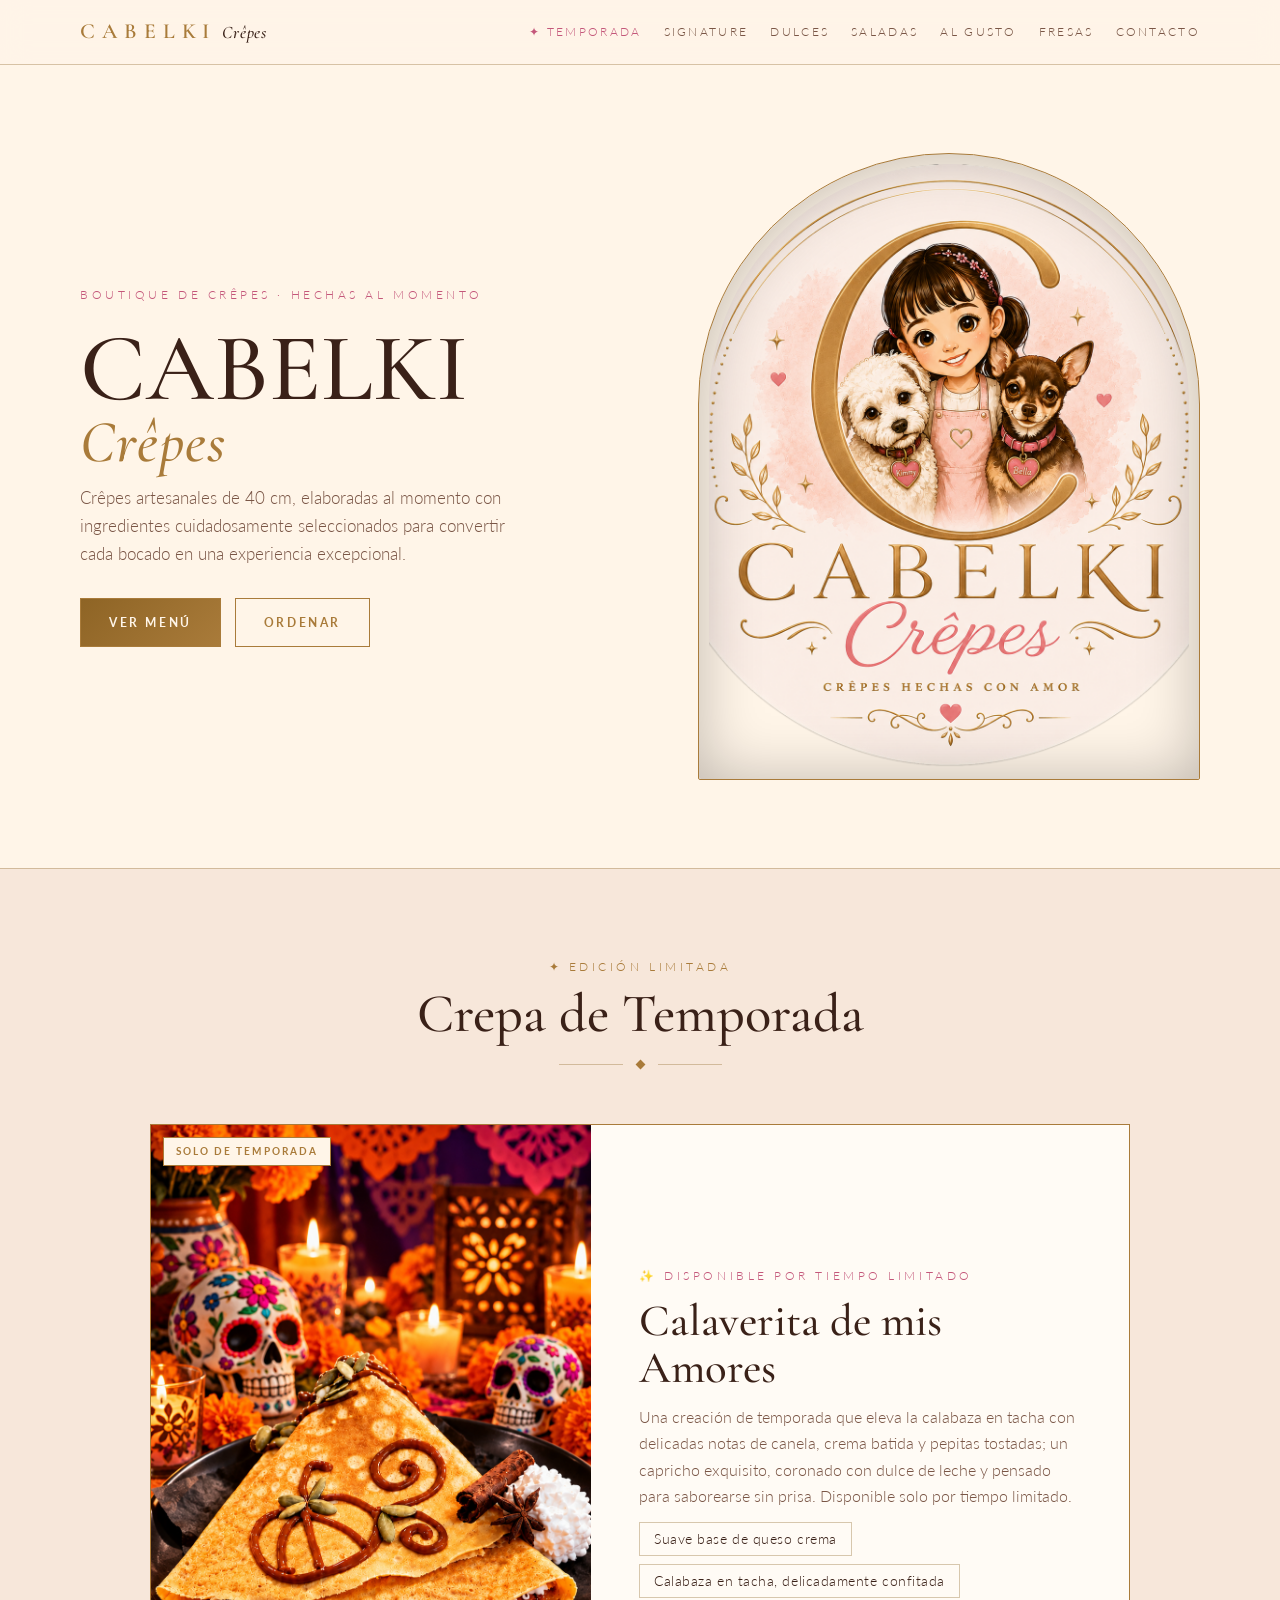
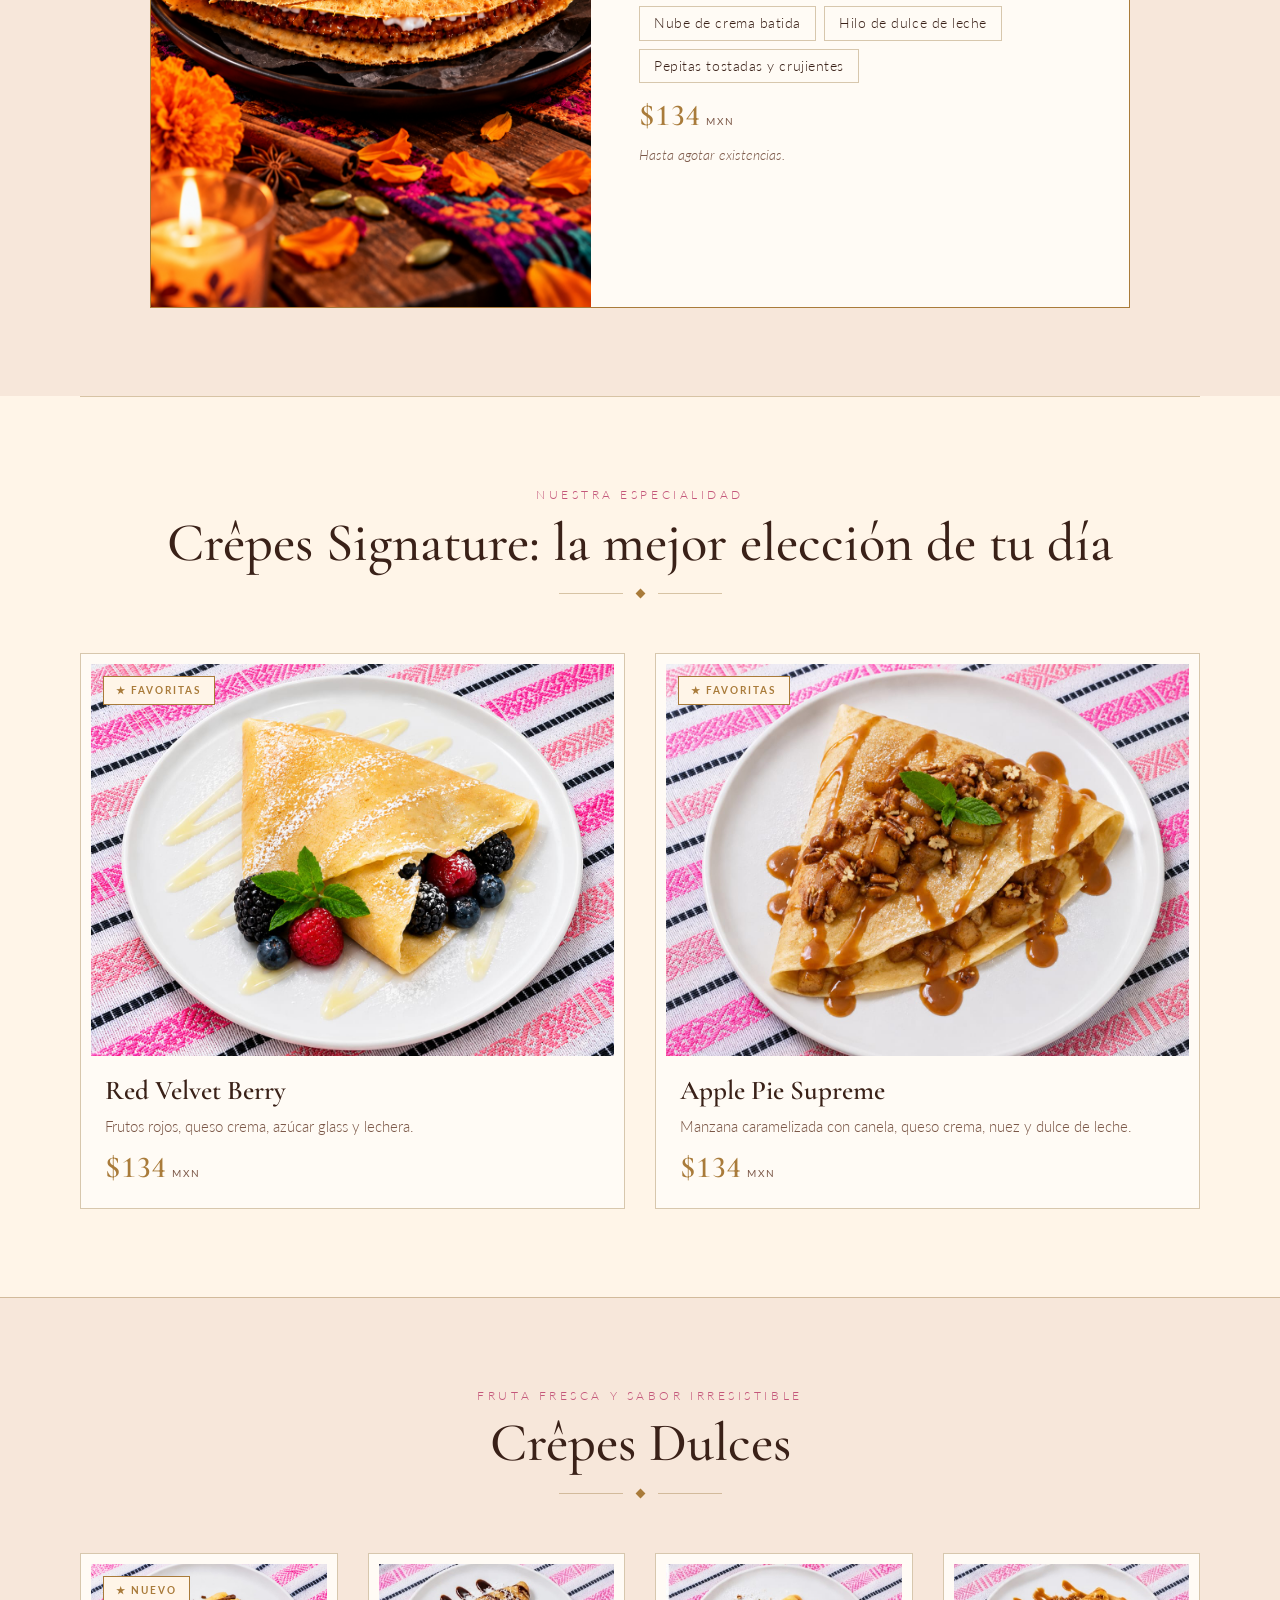
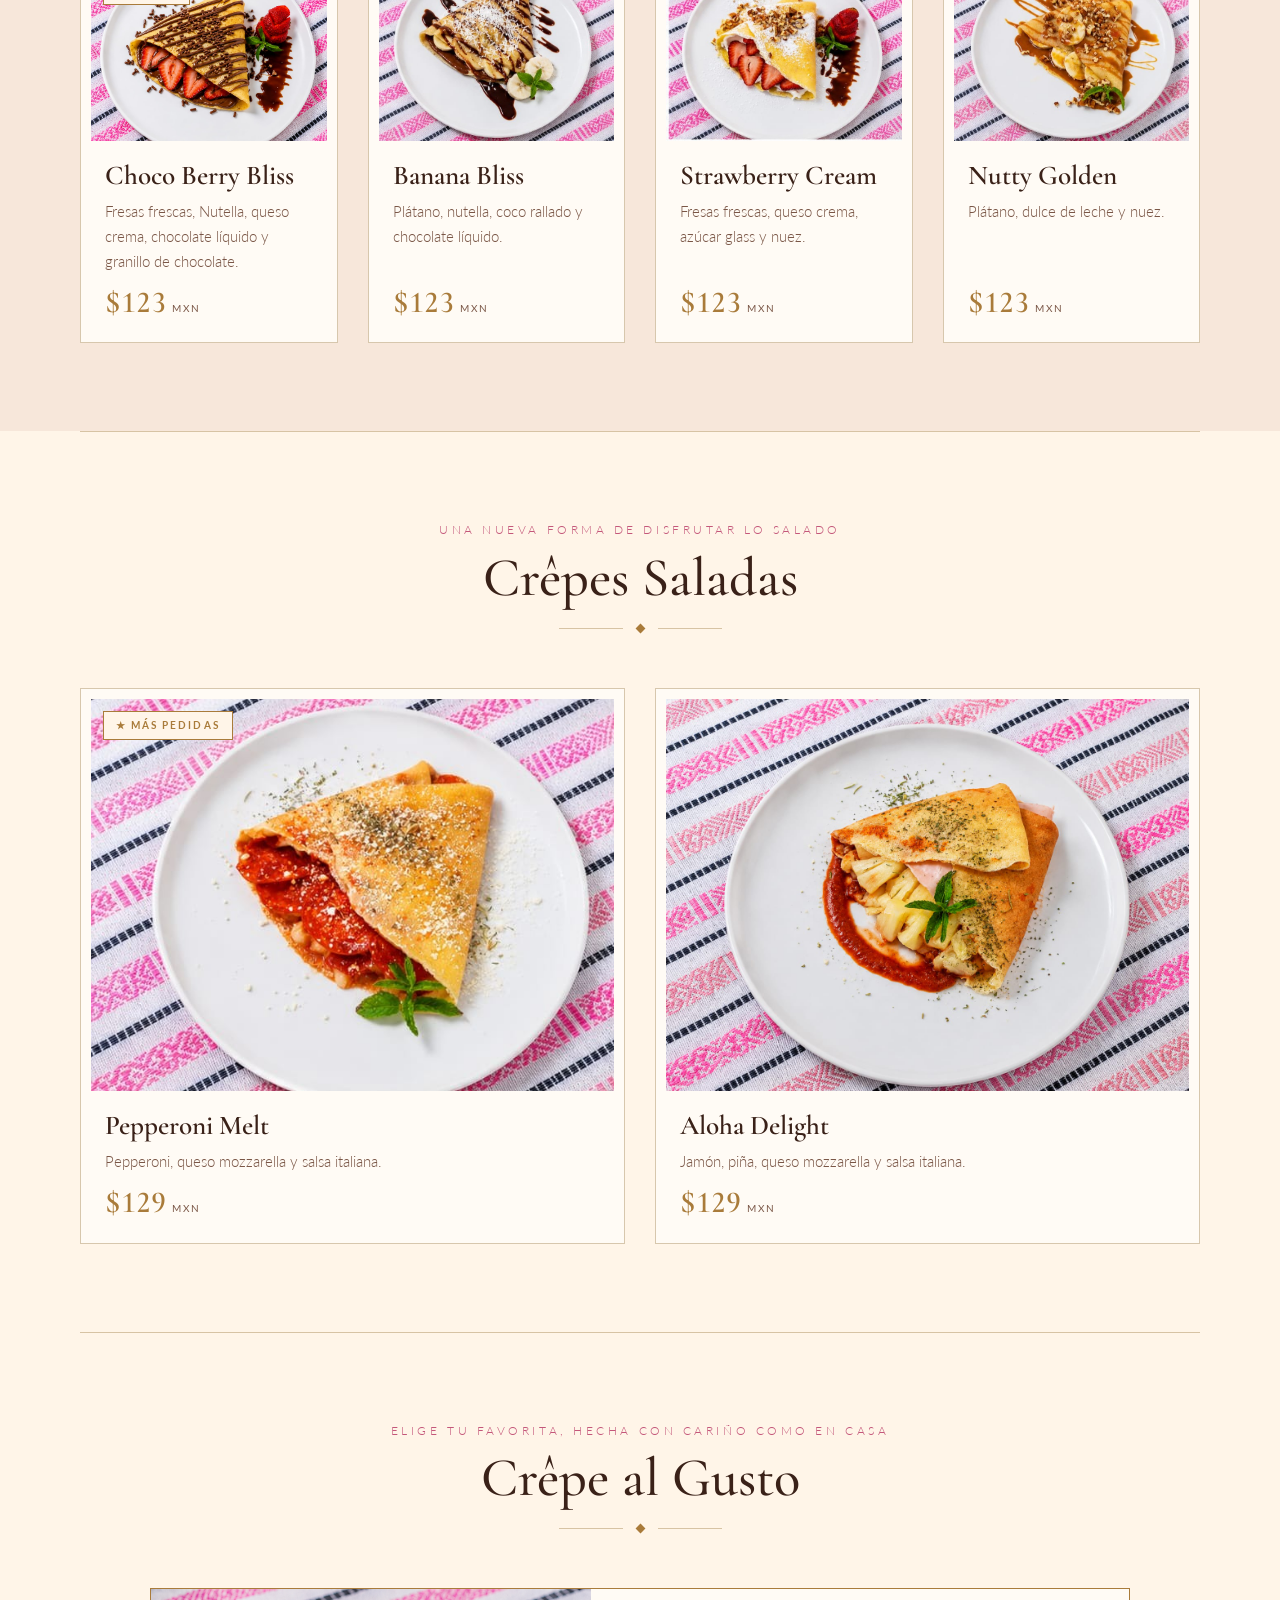
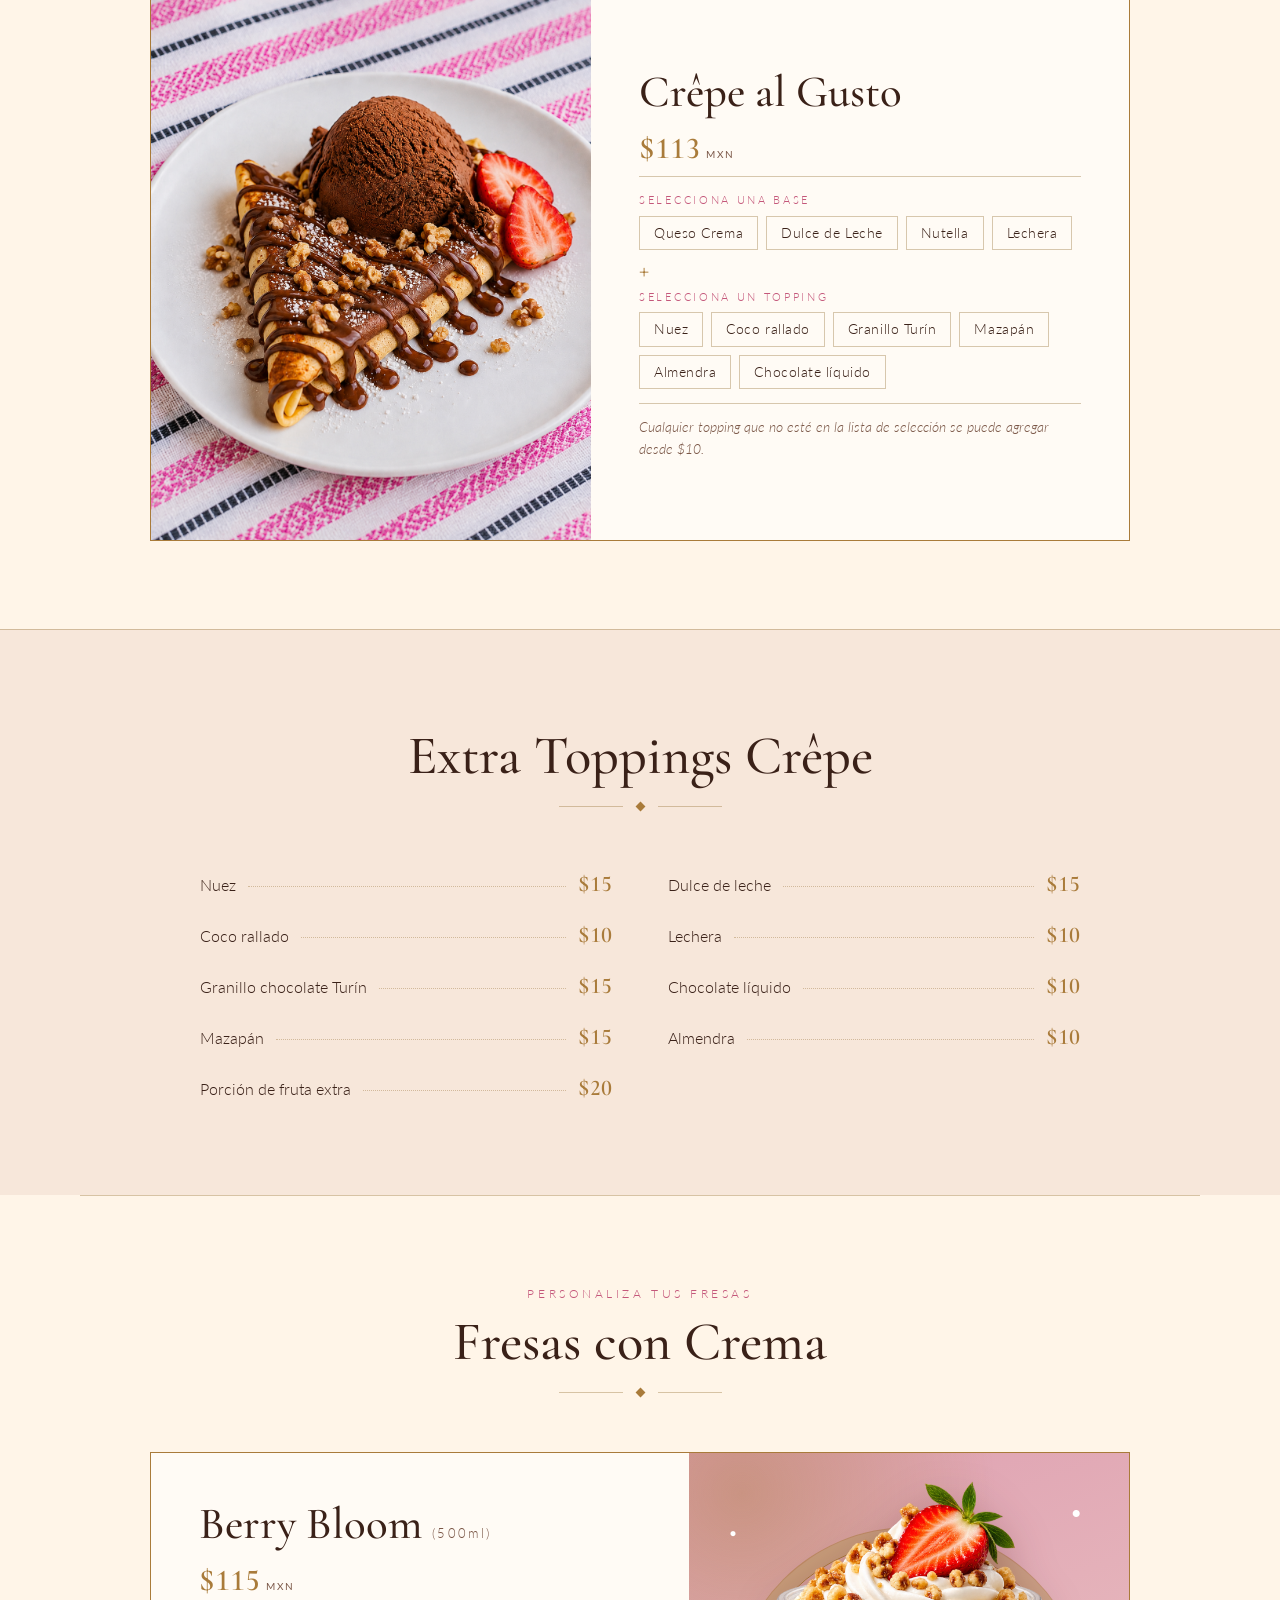
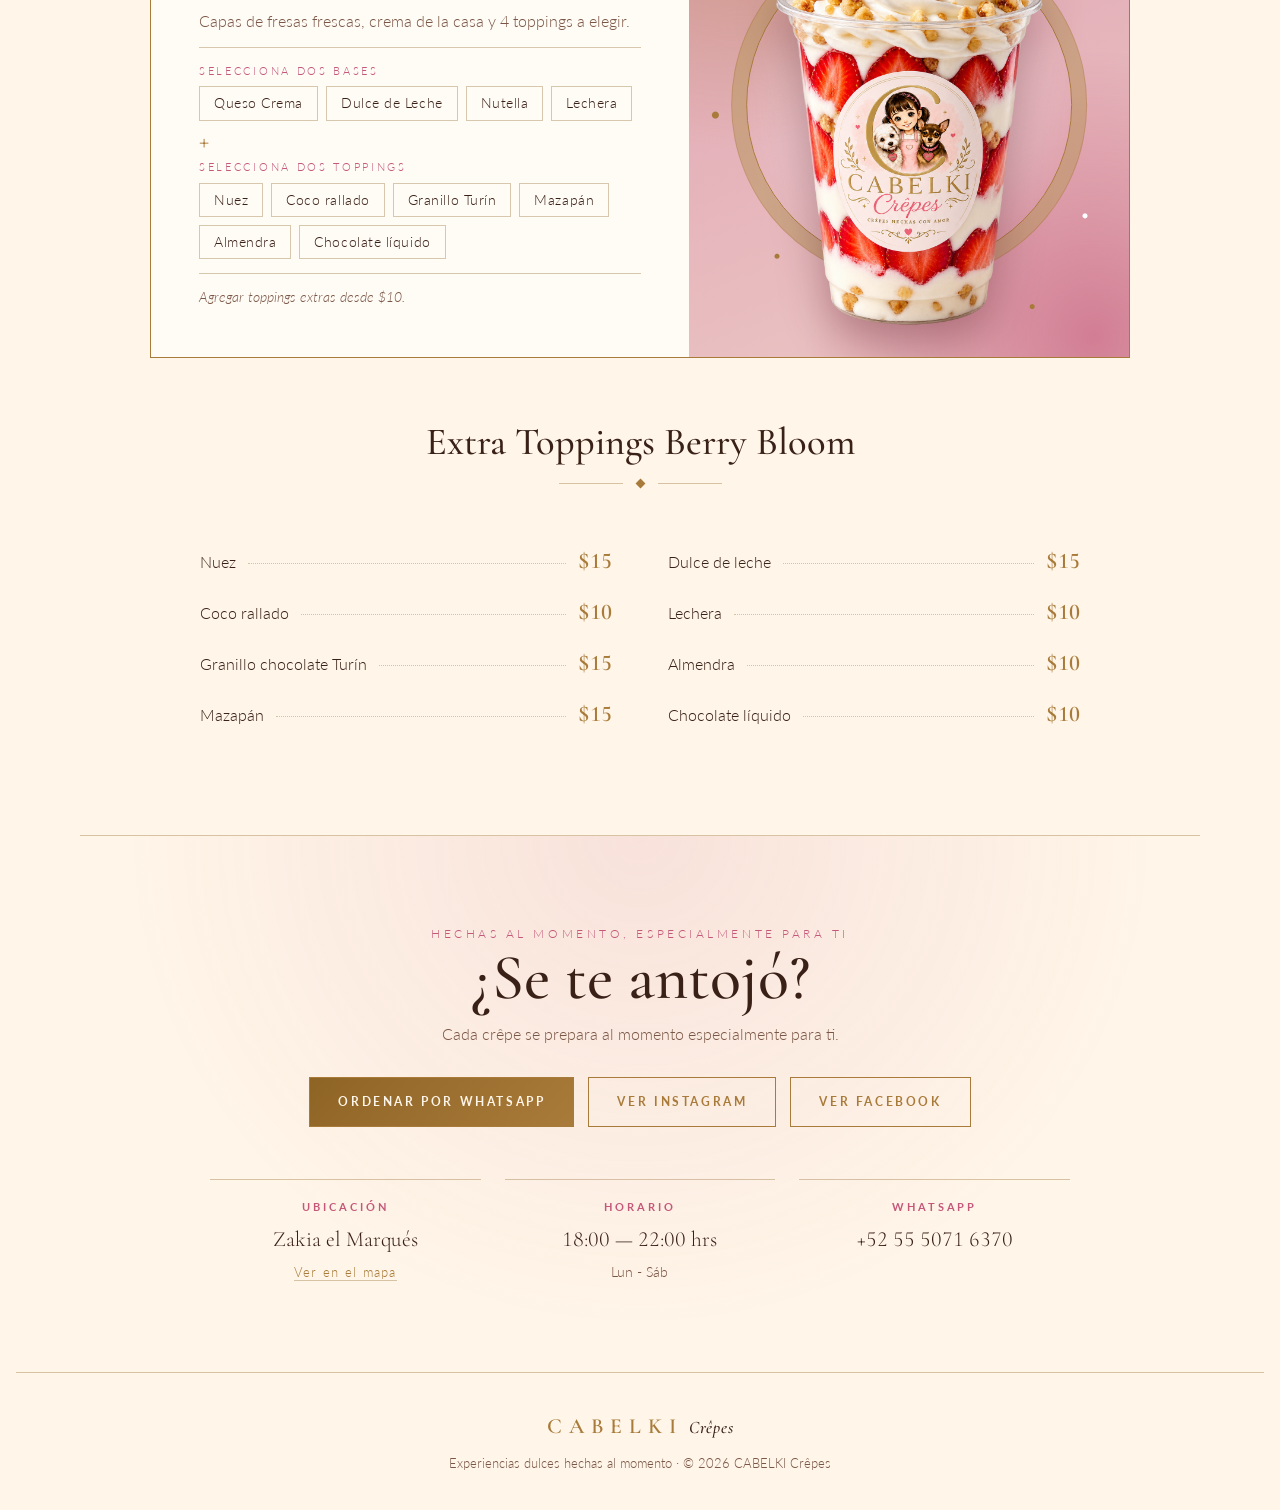
==== commit c612dc30: "Add selection options for bases and toppings to Berry Bloom" ====
--- a/index.html
+++ b/index.html
@@ -209,11 +209,30 @@
       <h3>Berry Bloom <small>(500ml)</small></h3>
       <p class="price num">$115<small>MXN</small></p>
       <p class="desc">Capas de fresas frescas, crema de la casa y 4 toppings a elegir.</p>
+      <div class="pick">
+        <span class="lab">Selecciona dos bases</span>
+        <ul class="chips">
+          <li>Queso Crema</li>
+          <li>Dulce de Leche</li>
+          <li>Nutella</li>
+          <li>Lechera</li>
+        </ul>
+        <span class="plus" aria-hidden="true">+</span>
+        <span class="lab">Selecciona dos toppings</span>
+        <ul class="chips">
+          <li>Nuez</li>
+          <li>Coco rallado</li>
+          <li>Granillo Turín</li>
+          <li>Mazapán</li>
+          <li>Almendra</li>
+          <li>Chocolate líquido</li>
+        </ul>
+      </div>
       <p class="note">Agregar toppings extras desde $10.</p>
     </div>
   </div>
 
-  <div class="head subhead"><h3>Toppings</h3><div class="rule"><span></span></div></div>
+  <div class="head subhead"><h3>Extra Toppings Berry Bloom</h3><div class="rule"><span></span></div></div>
   <ul class="menu-list cols num">
     <li><span>Nuez</span><span class="pr">$15</span></li>
     <li><span>Coco rallado</span><span class="pr">$10</span></li>
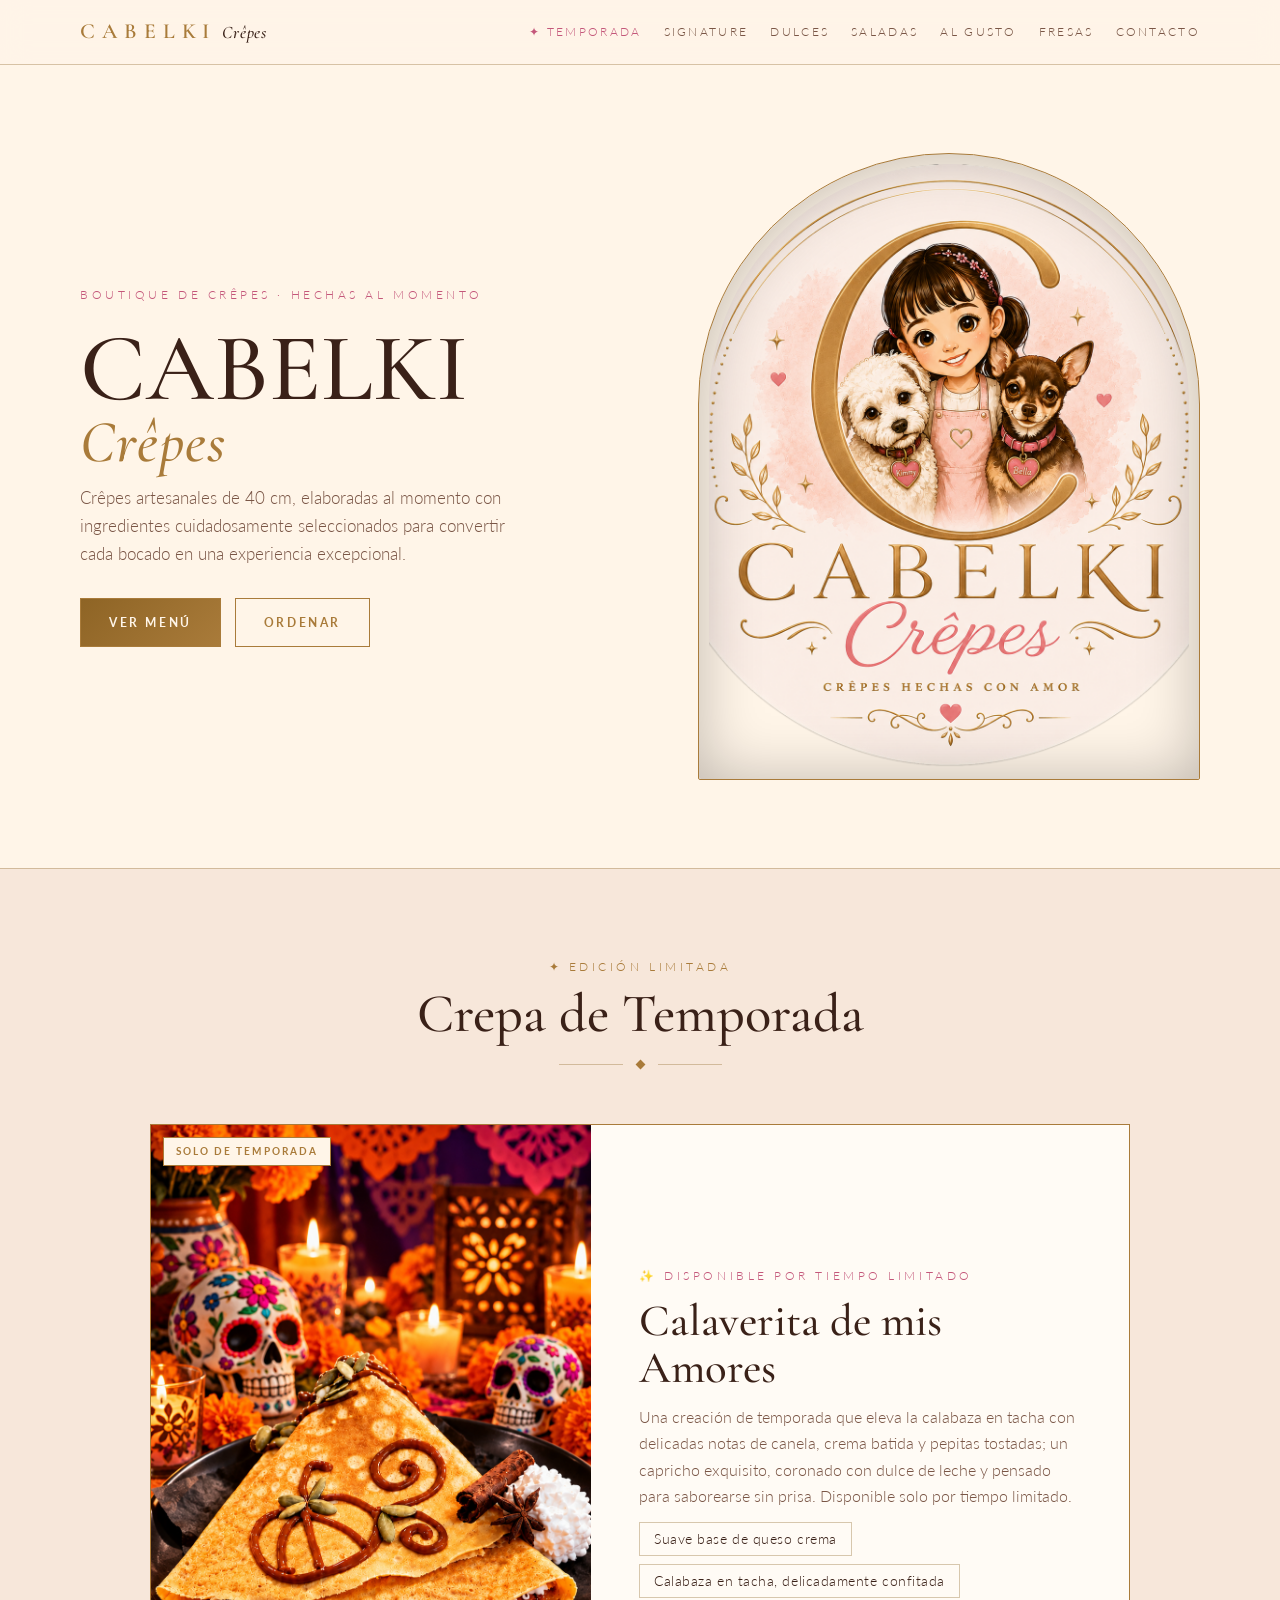
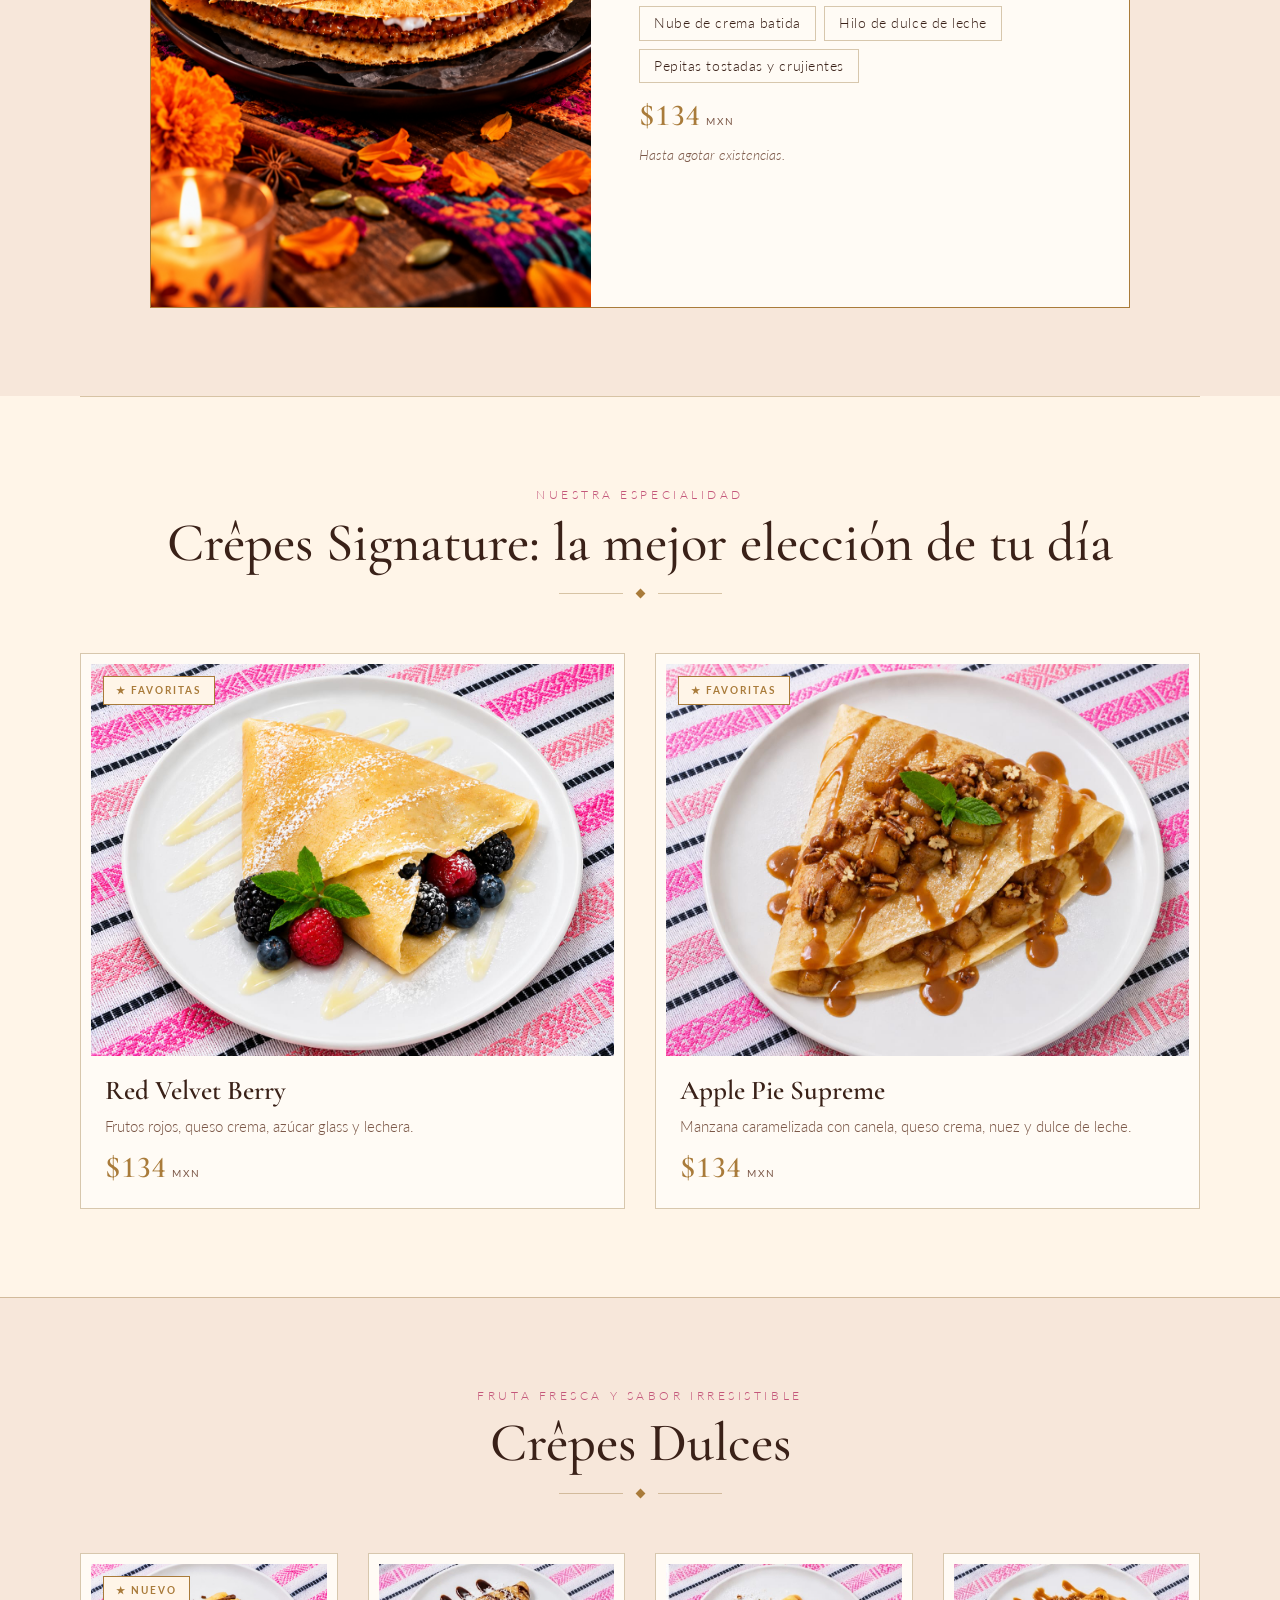
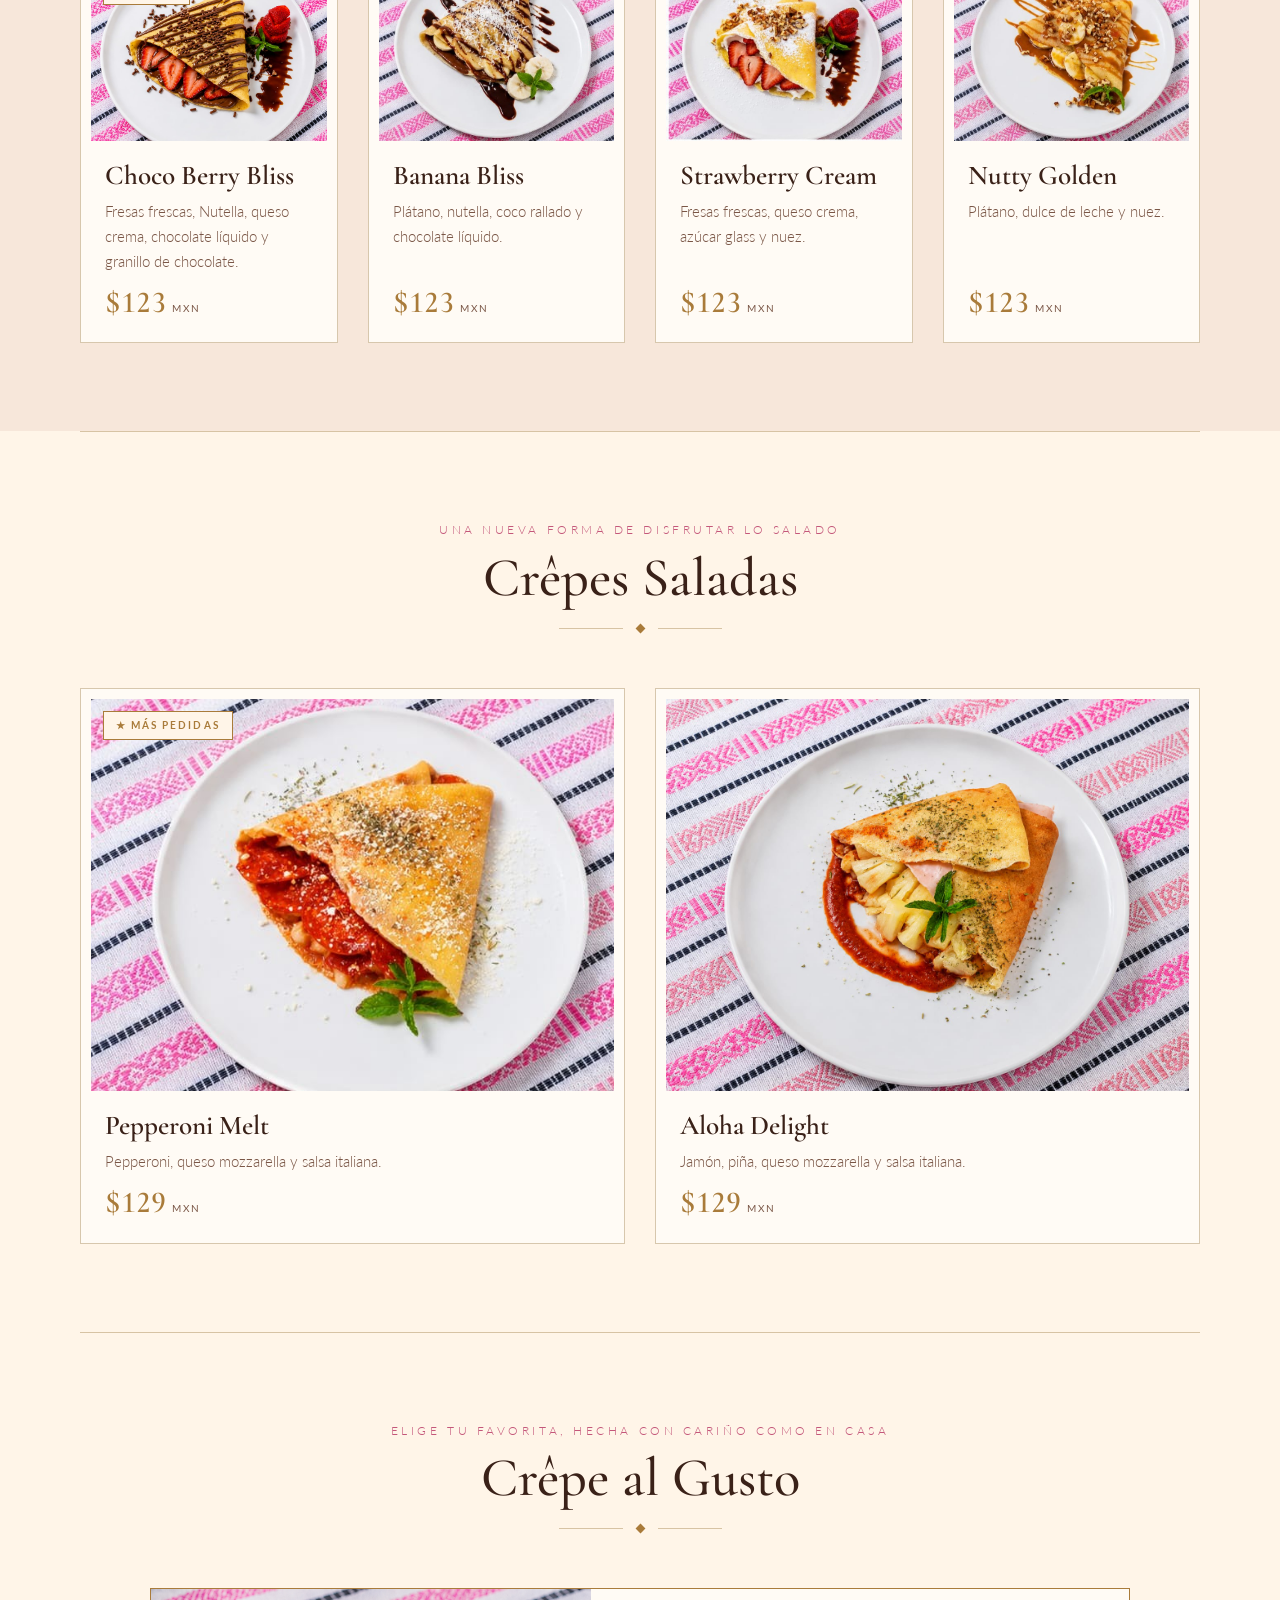
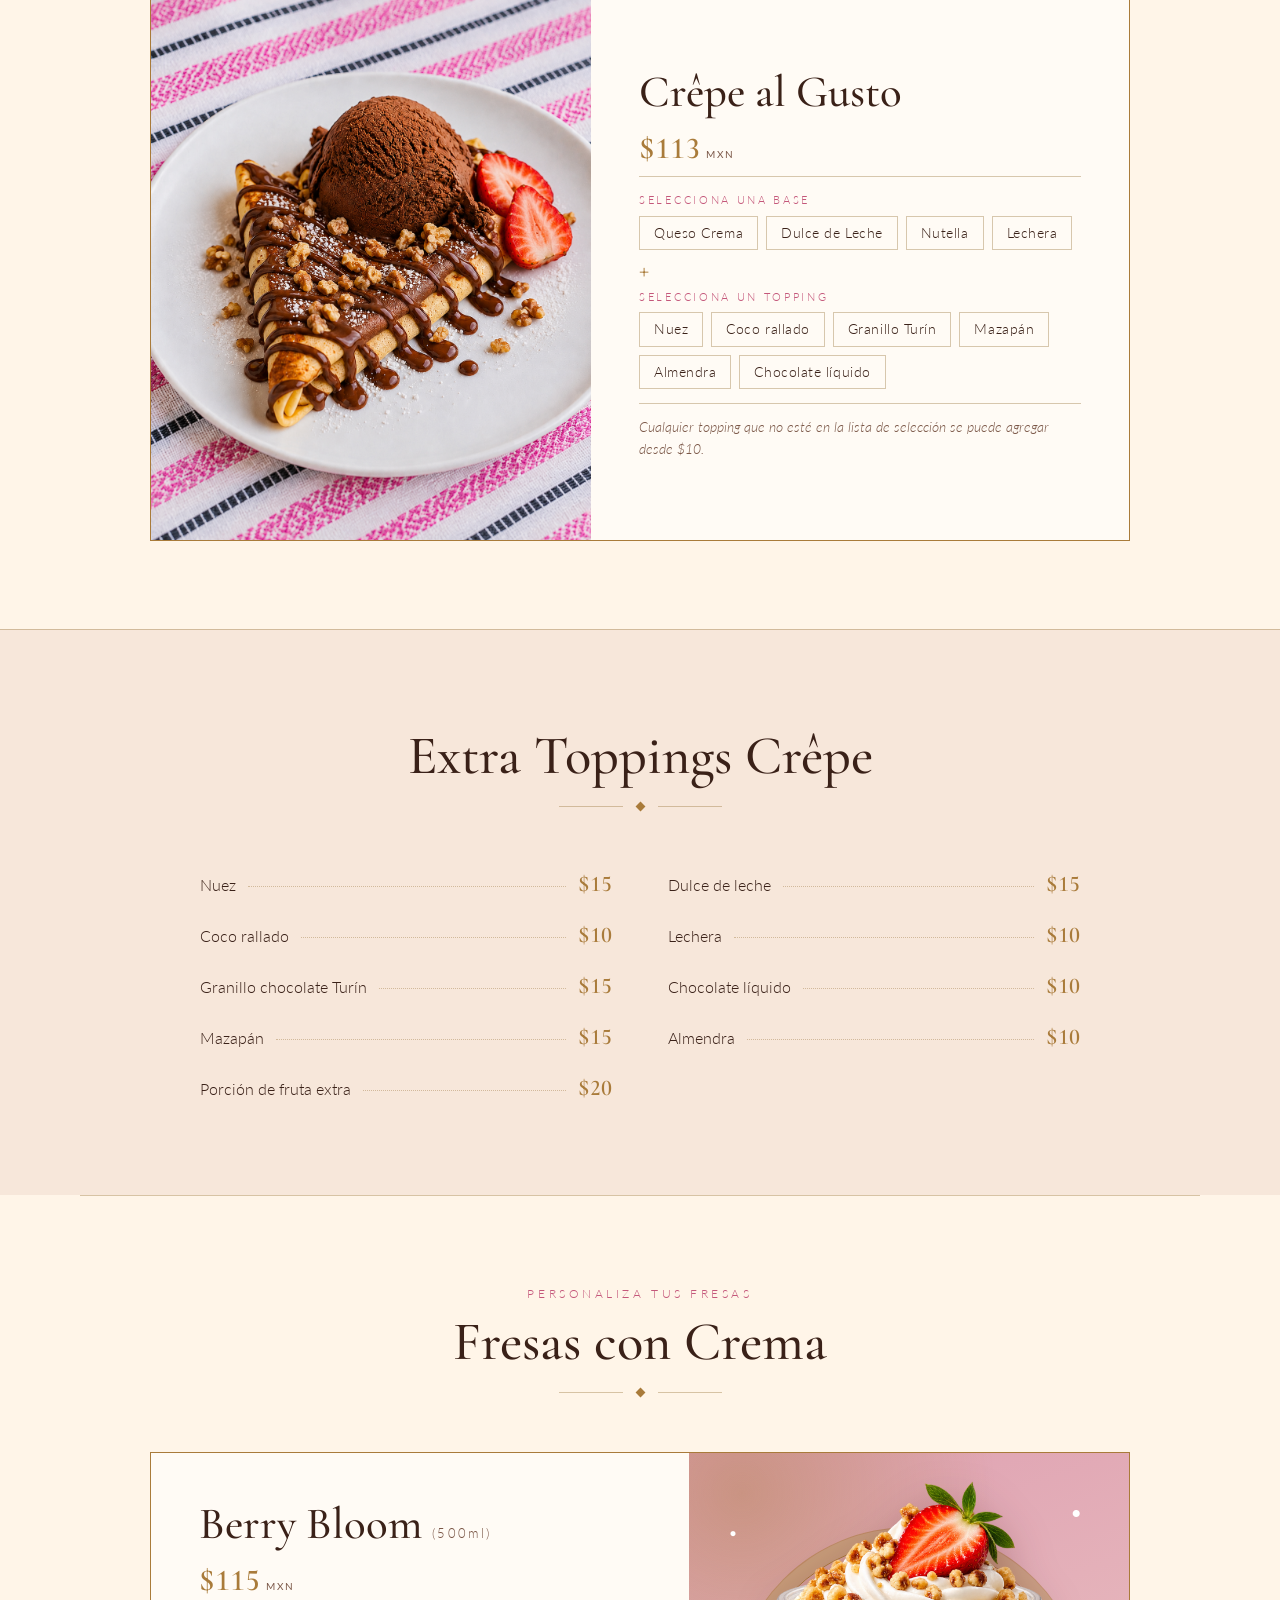
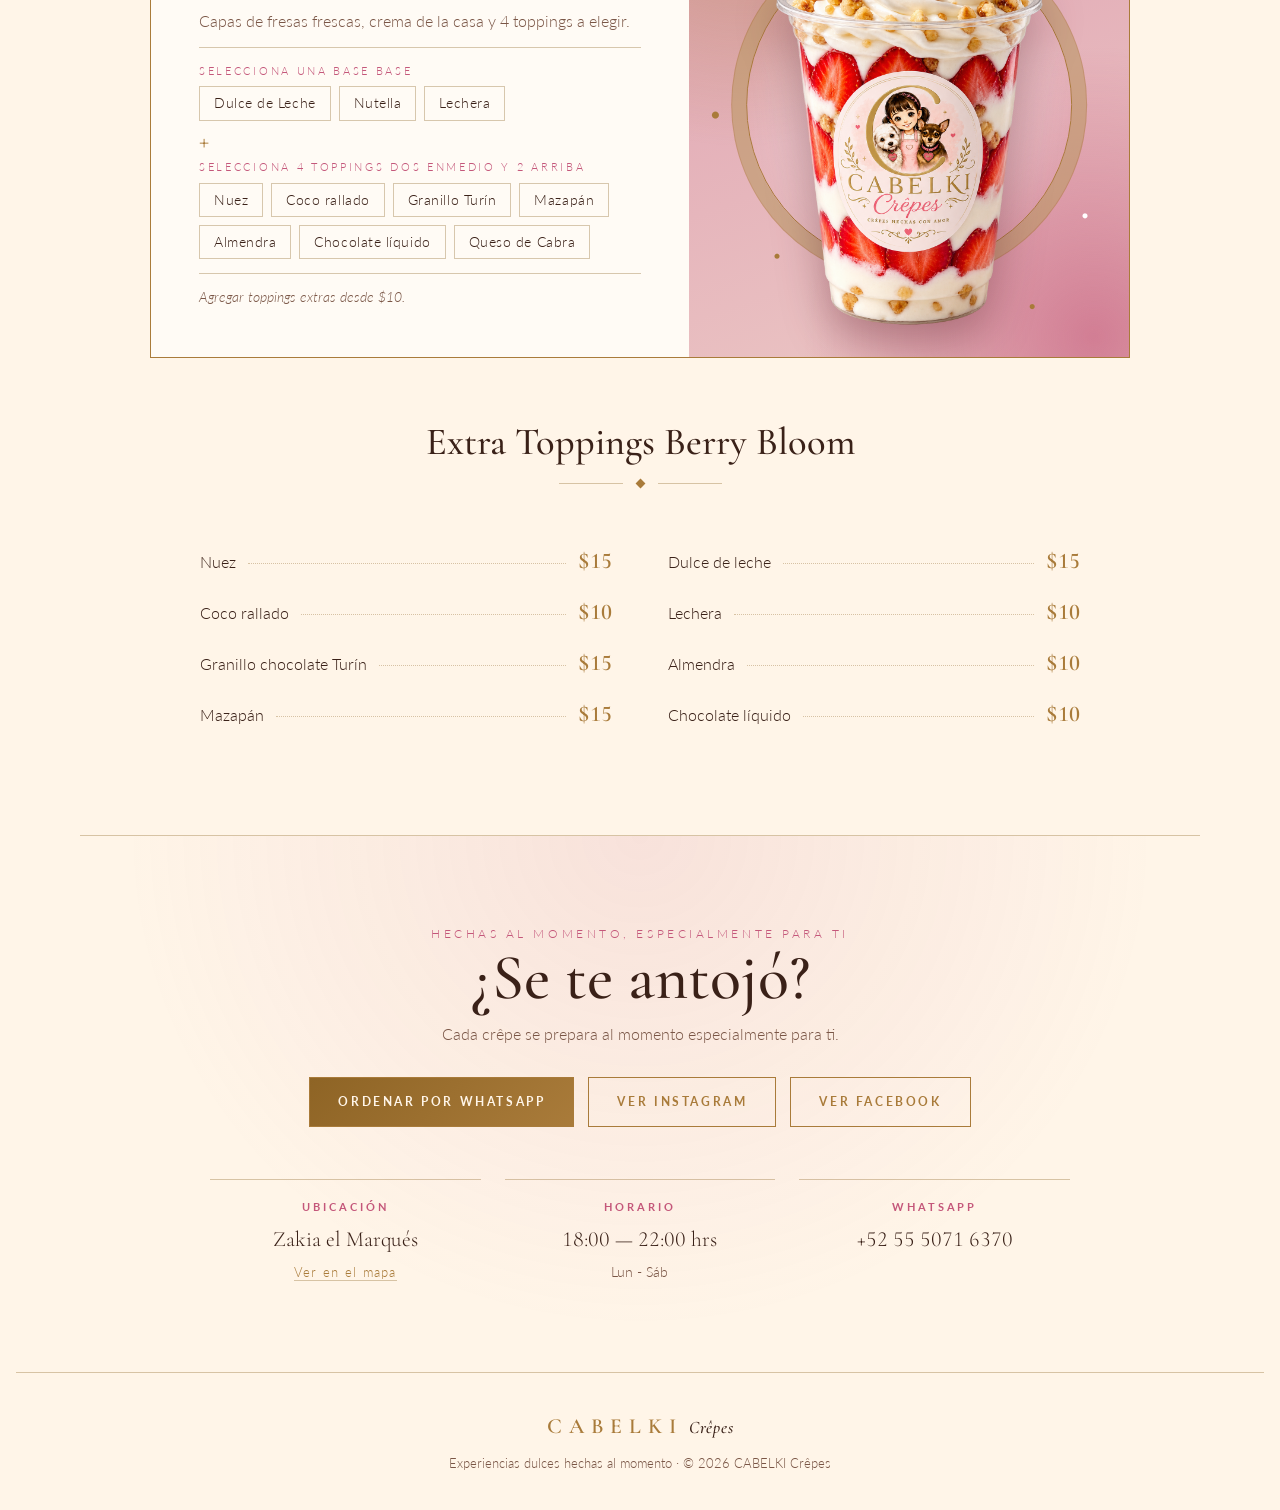
==== commit 3fa9ef0a: "Update base and topping selection labels in index.html" ====
--- a/index.html
+++ b/index.html
@@ -210,15 +210,14 @@
       <p class="price num">$115<small>MXN</small></p>
       <p class="desc">Capas de fresas frescas, crema de la casa y 4 toppings a elegir.</p>
       <div class="pick">
-        <span class="lab">Selecciona dos bases</span>
-        <ul class="chips">
-          <li>Queso Crema</li>
+        <span class="lab">Selecciona una base base</span>
+        <ul class="chips">
           <li>Dulce de Leche</li>
           <li>Nutella</li>
           <li>Lechera</li>
         </ul>
         <span class="plus" aria-hidden="true">+</span>
-        <span class="lab">Selecciona dos toppings</span>
+        <span class="lab">Selecciona 4 toppings dos enmedio y 2 arriba</span>
         <ul class="chips">
           <li>Nuez</li>
           <li>Coco rallado</li>
@@ -226,6 +225,7 @@
           <li>Mazapán</li>
           <li>Almendra</li>
           <li>Chocolate líquido</li>
+          <li>Queso de Cabra</li>
         </ul>
       </div>
       <p class="note">Agregar toppings extras desde $10.</p>
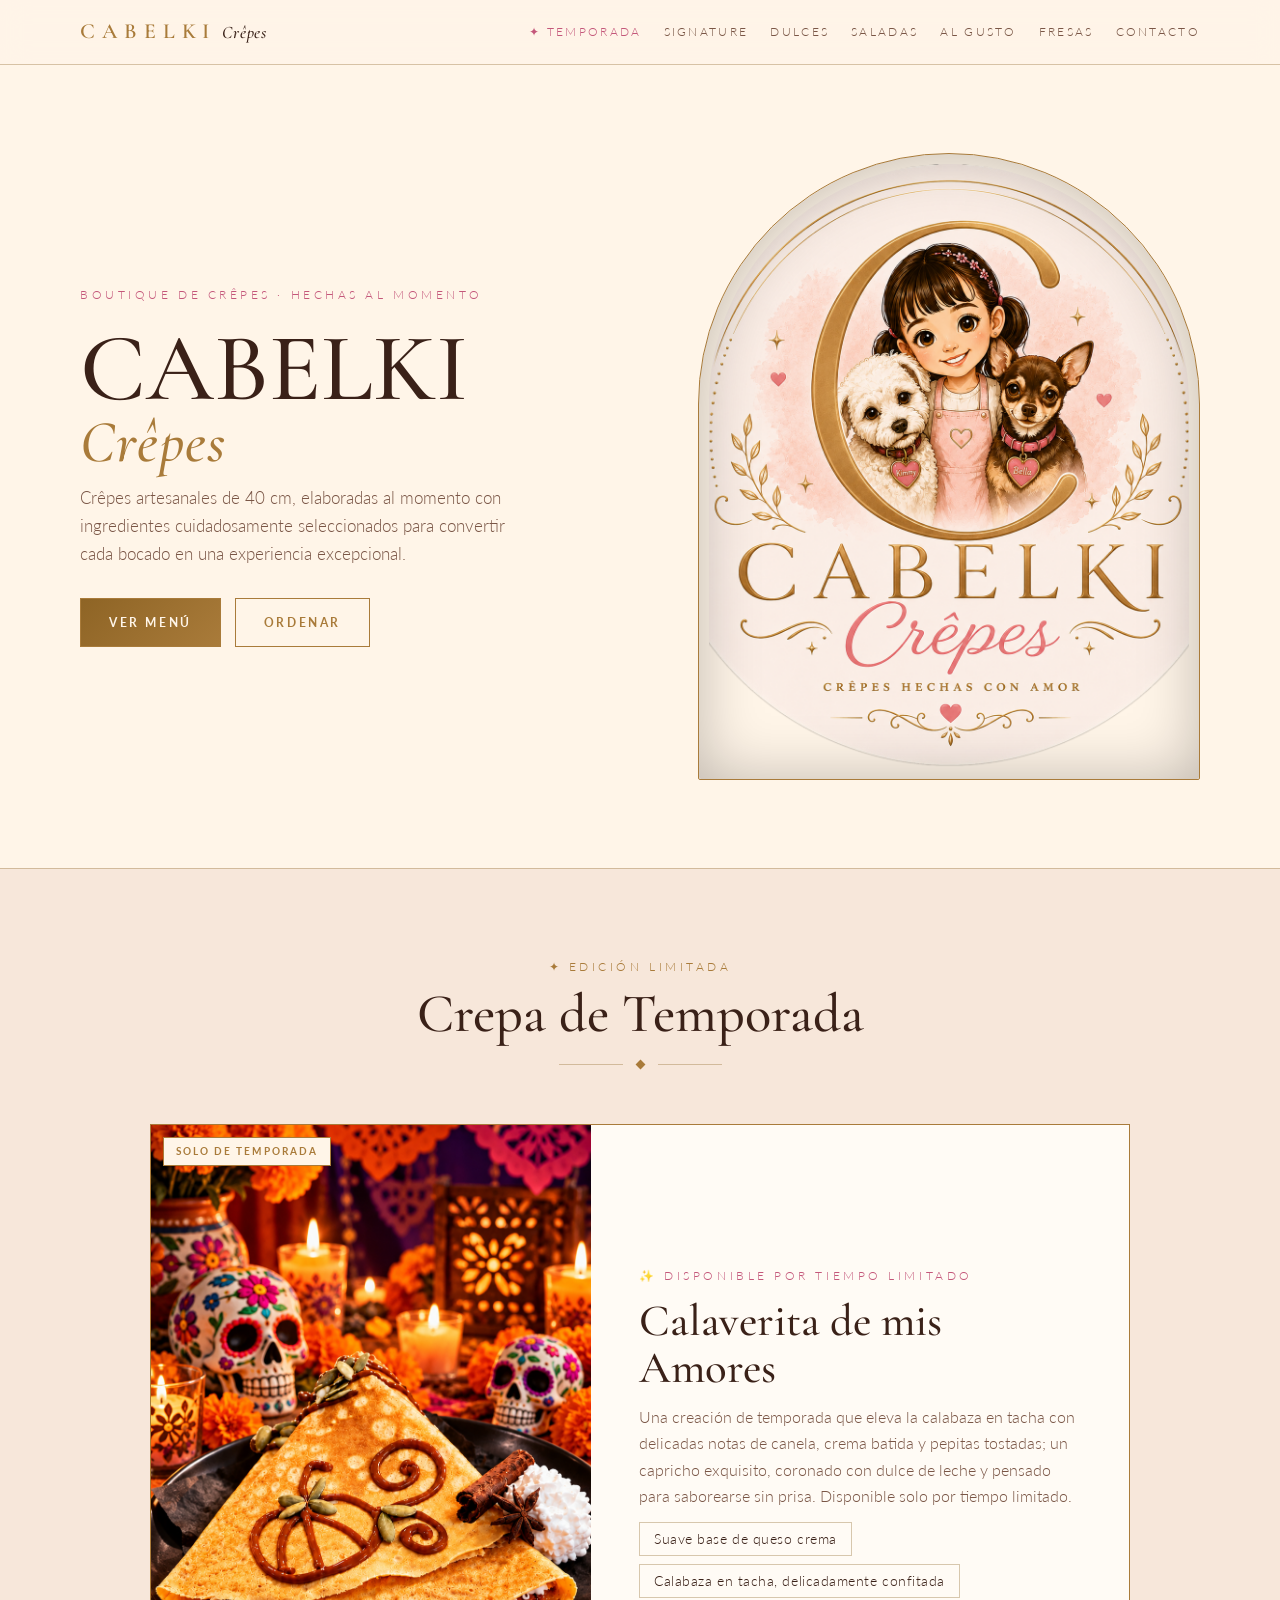
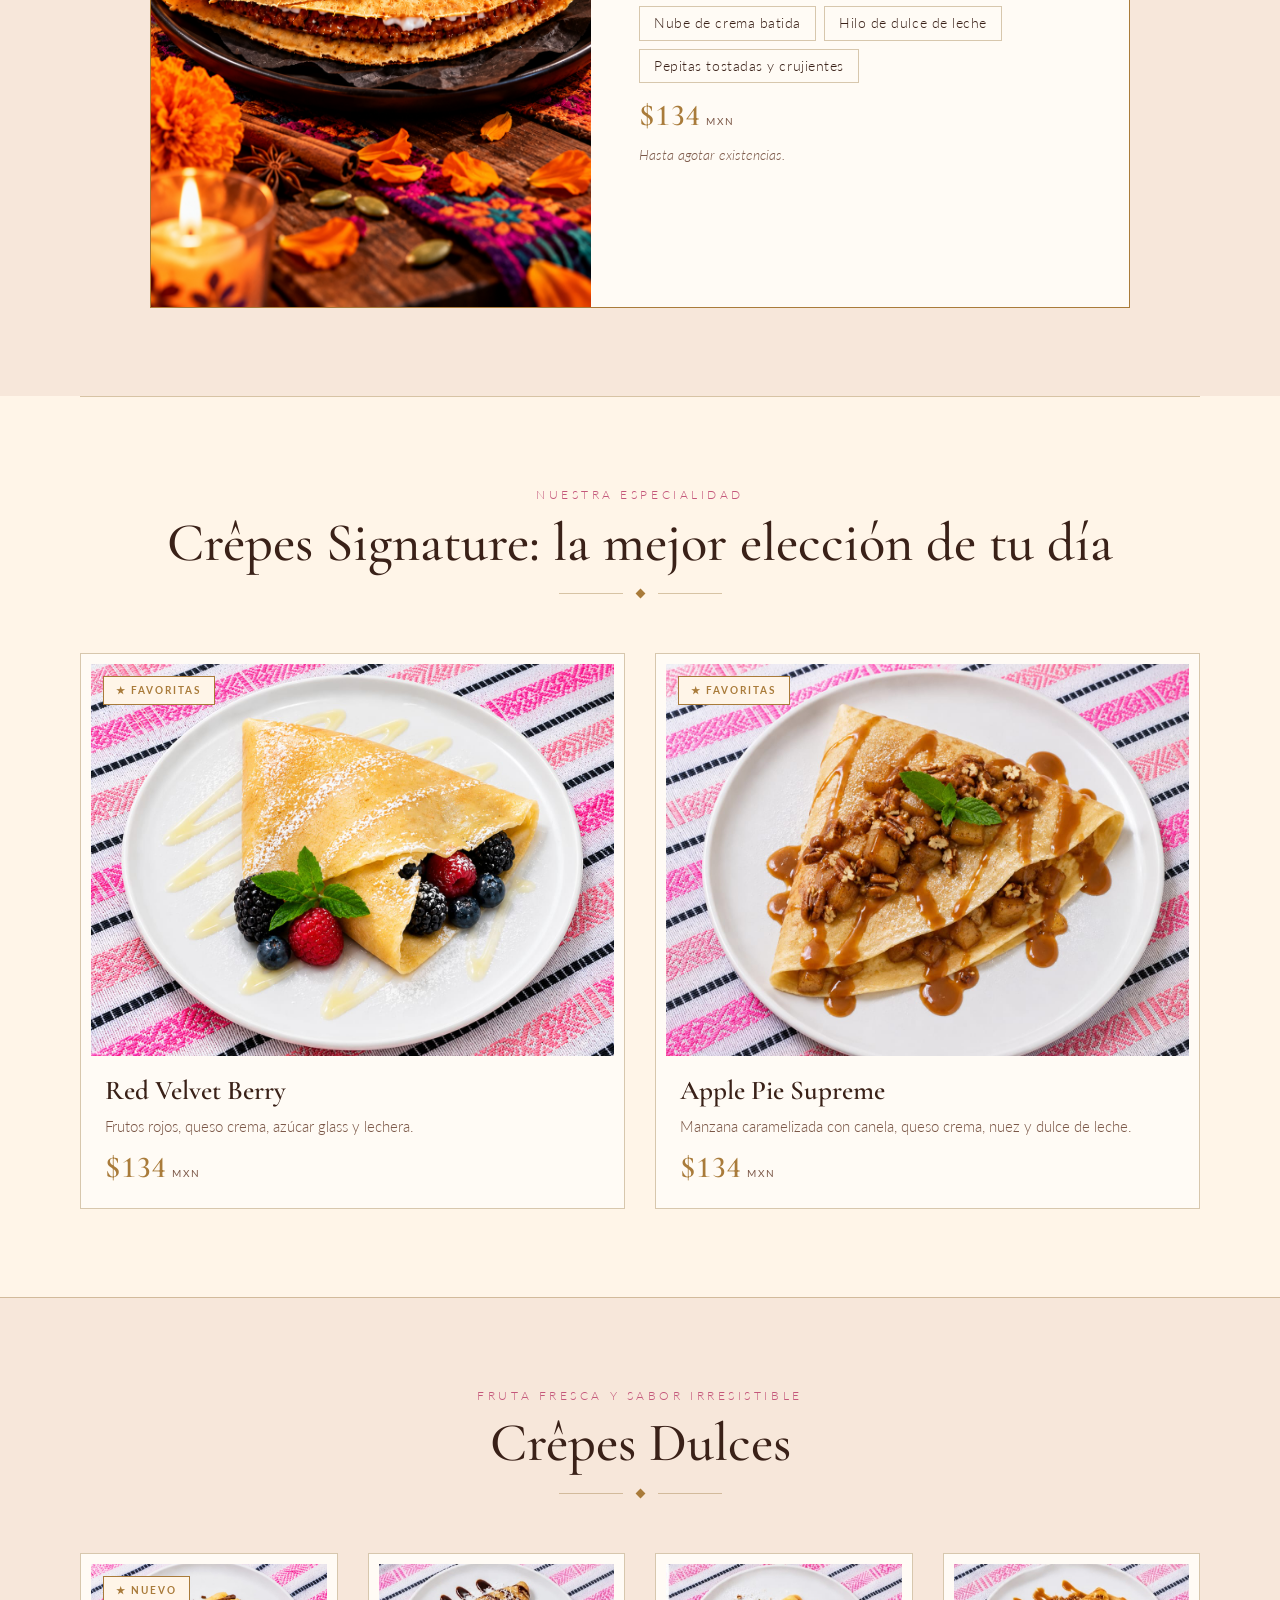
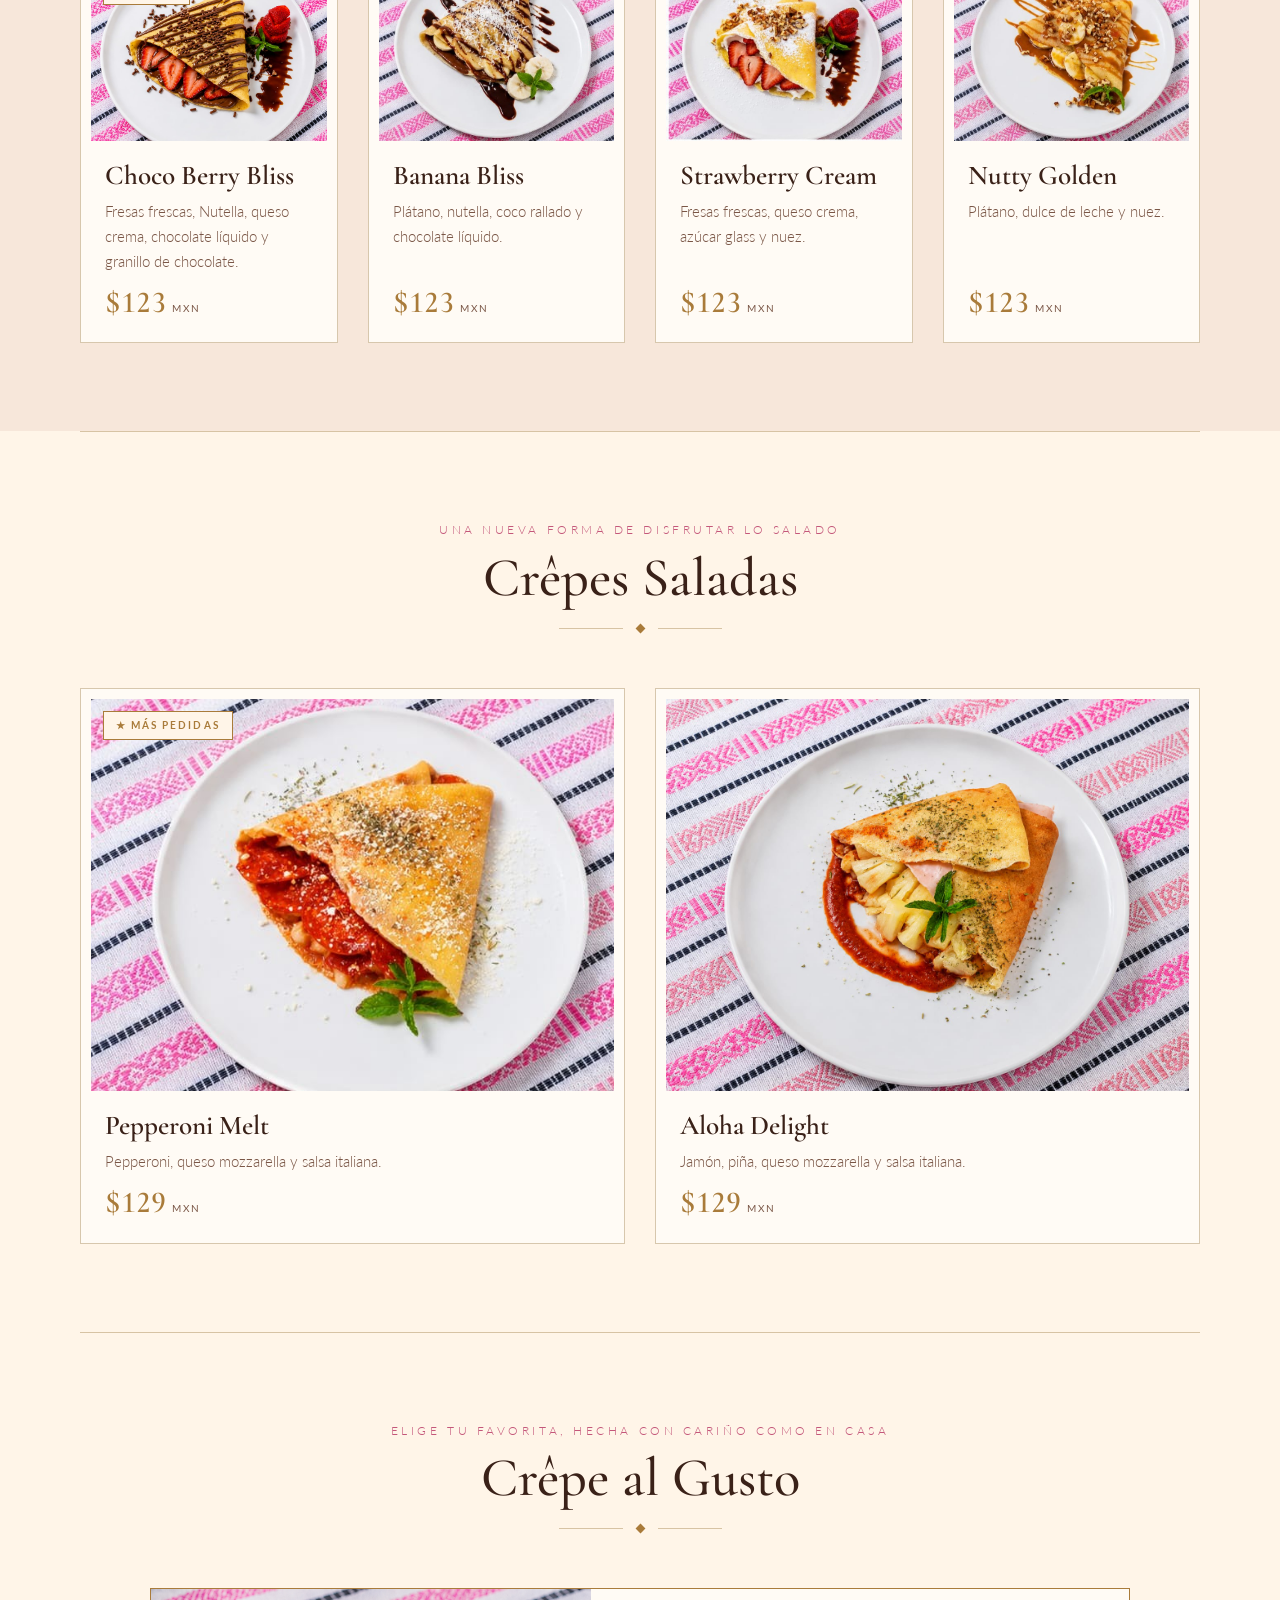
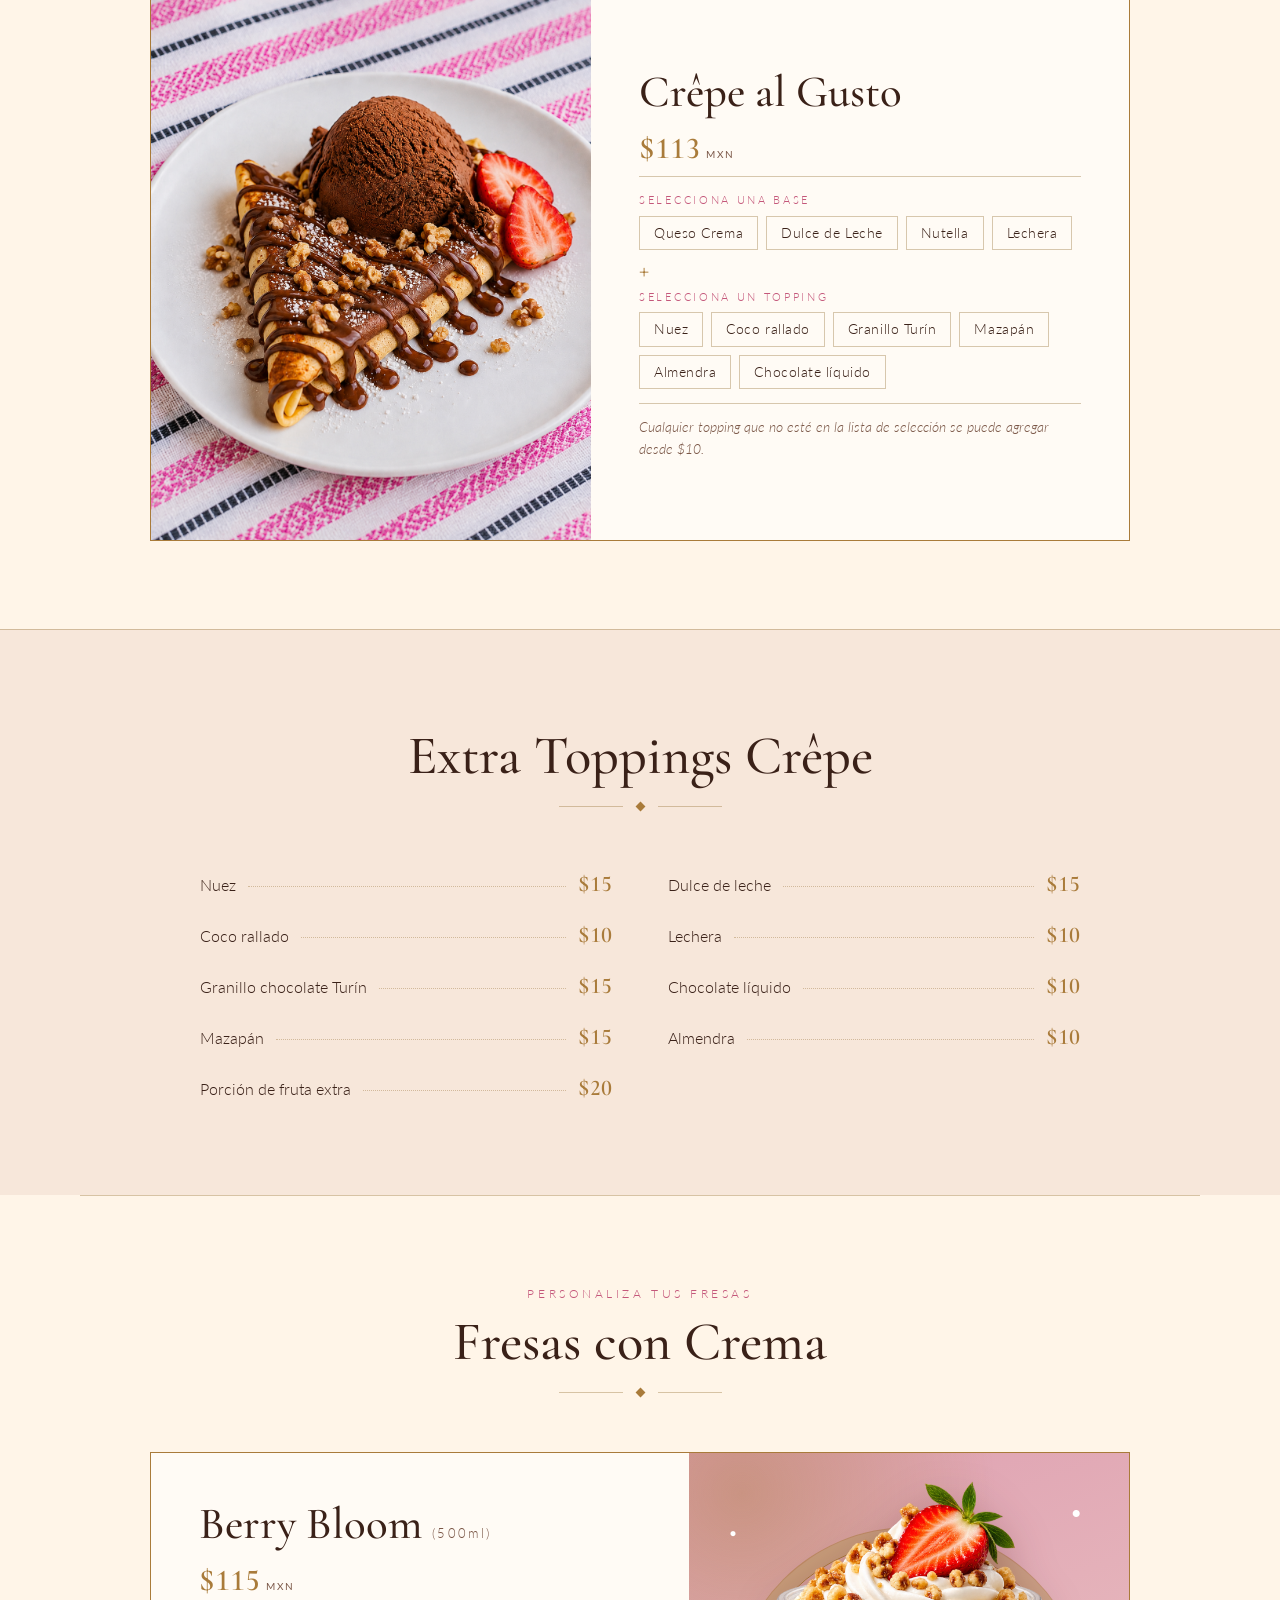
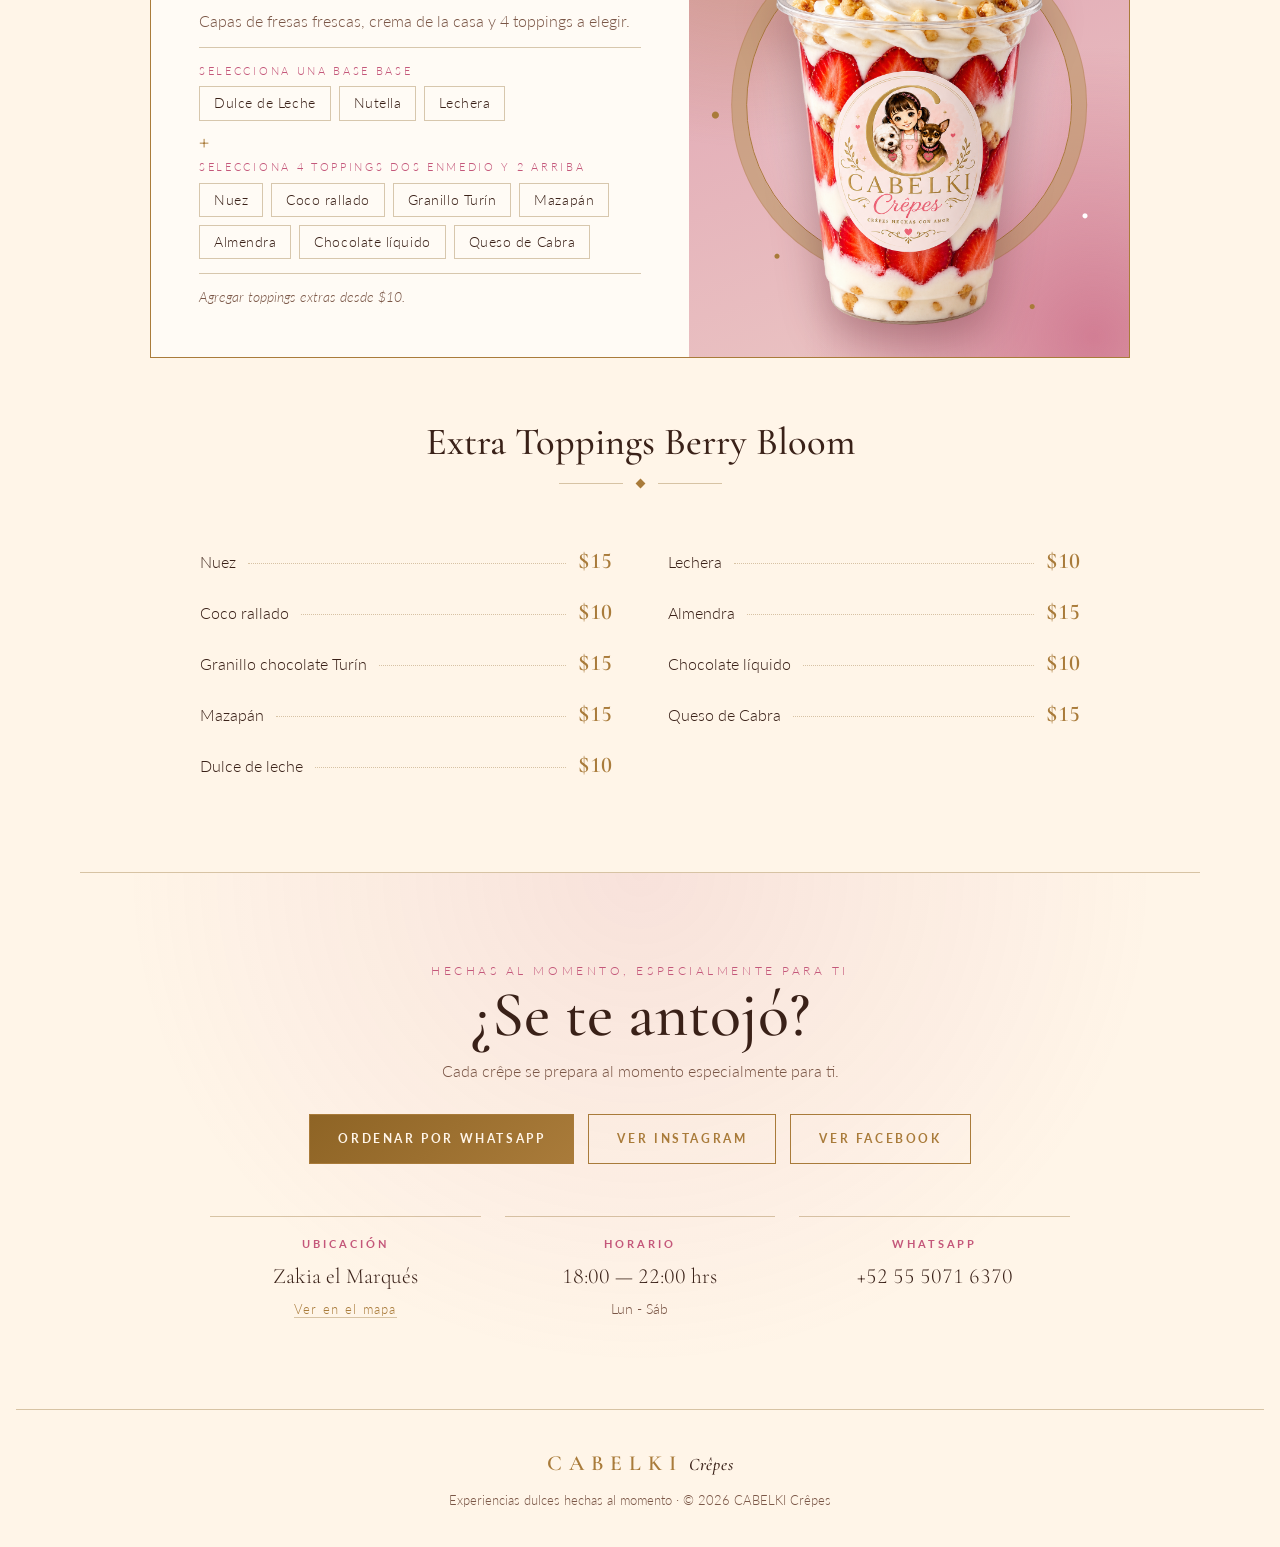
==== commit bce50895: "Update pricing for Dulce de leche and Almendra; add Queso de Cabra to ingredient list" ====
--- a/index.html
+++ b/index.html
@@ -238,10 +238,11 @@
     <li><span>Coco rallado</span><span class="pr">$10</span></li>
     <li><span>Granillo chocolate Turín</span><span class="pr">$15</span></li>
     <li><span>Mazapán</span><span class="pr">$15</span></li>
-    <li><span>Dulce de leche</span><span class="pr">$15</span></li>
+    <li><span>Dulce de leche</span><span class="pr">$10</span></li>
     <li><span>Lechera</span><span class="pr">$10</span></li>
-    <li><span>Almendra</span><span class="pr">$10</span></li>
+    <li><span>Almendra</span><span class="pr">$15</span></li>
     <li><span>Chocolate líquido</span><span class="pr">$10</span></li>
+    <li><span>Queso de Cabra</span><span class="pr">$15</span></li>
   </ul>
 </section>
 </div>
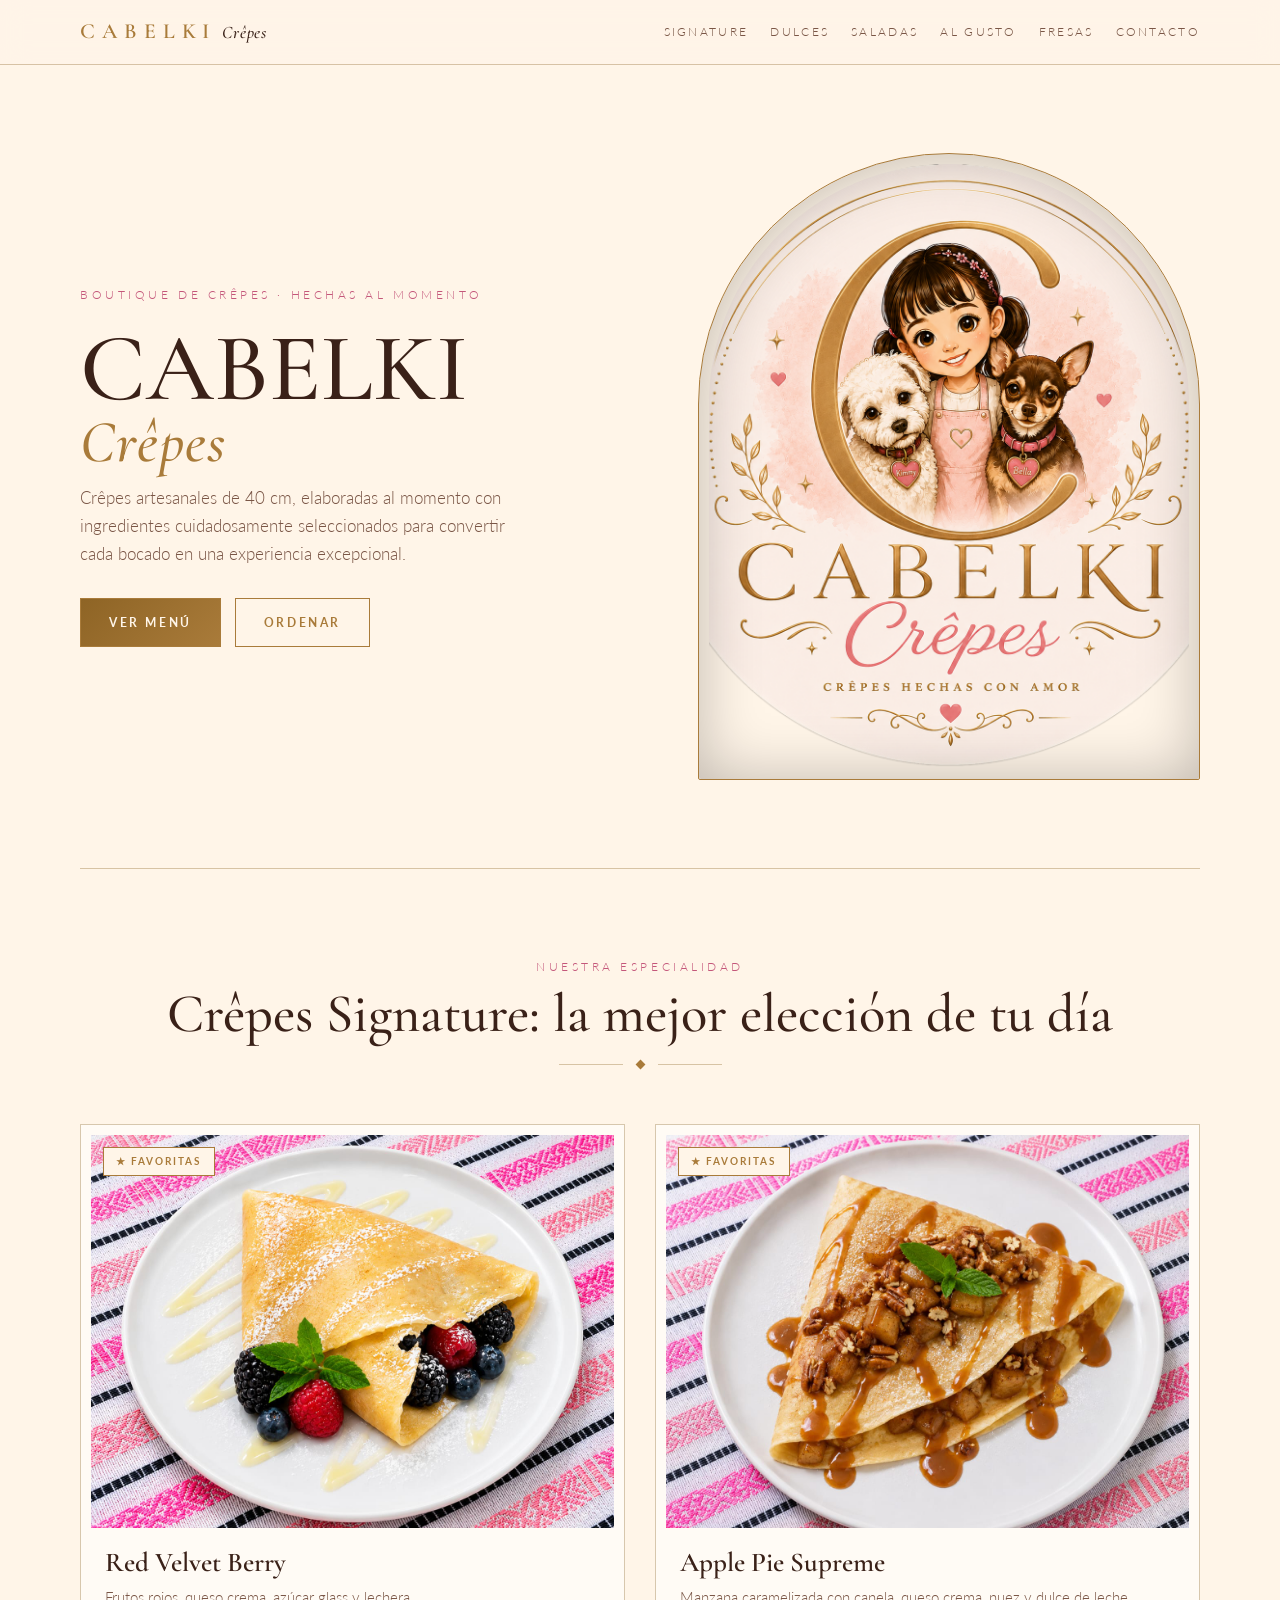
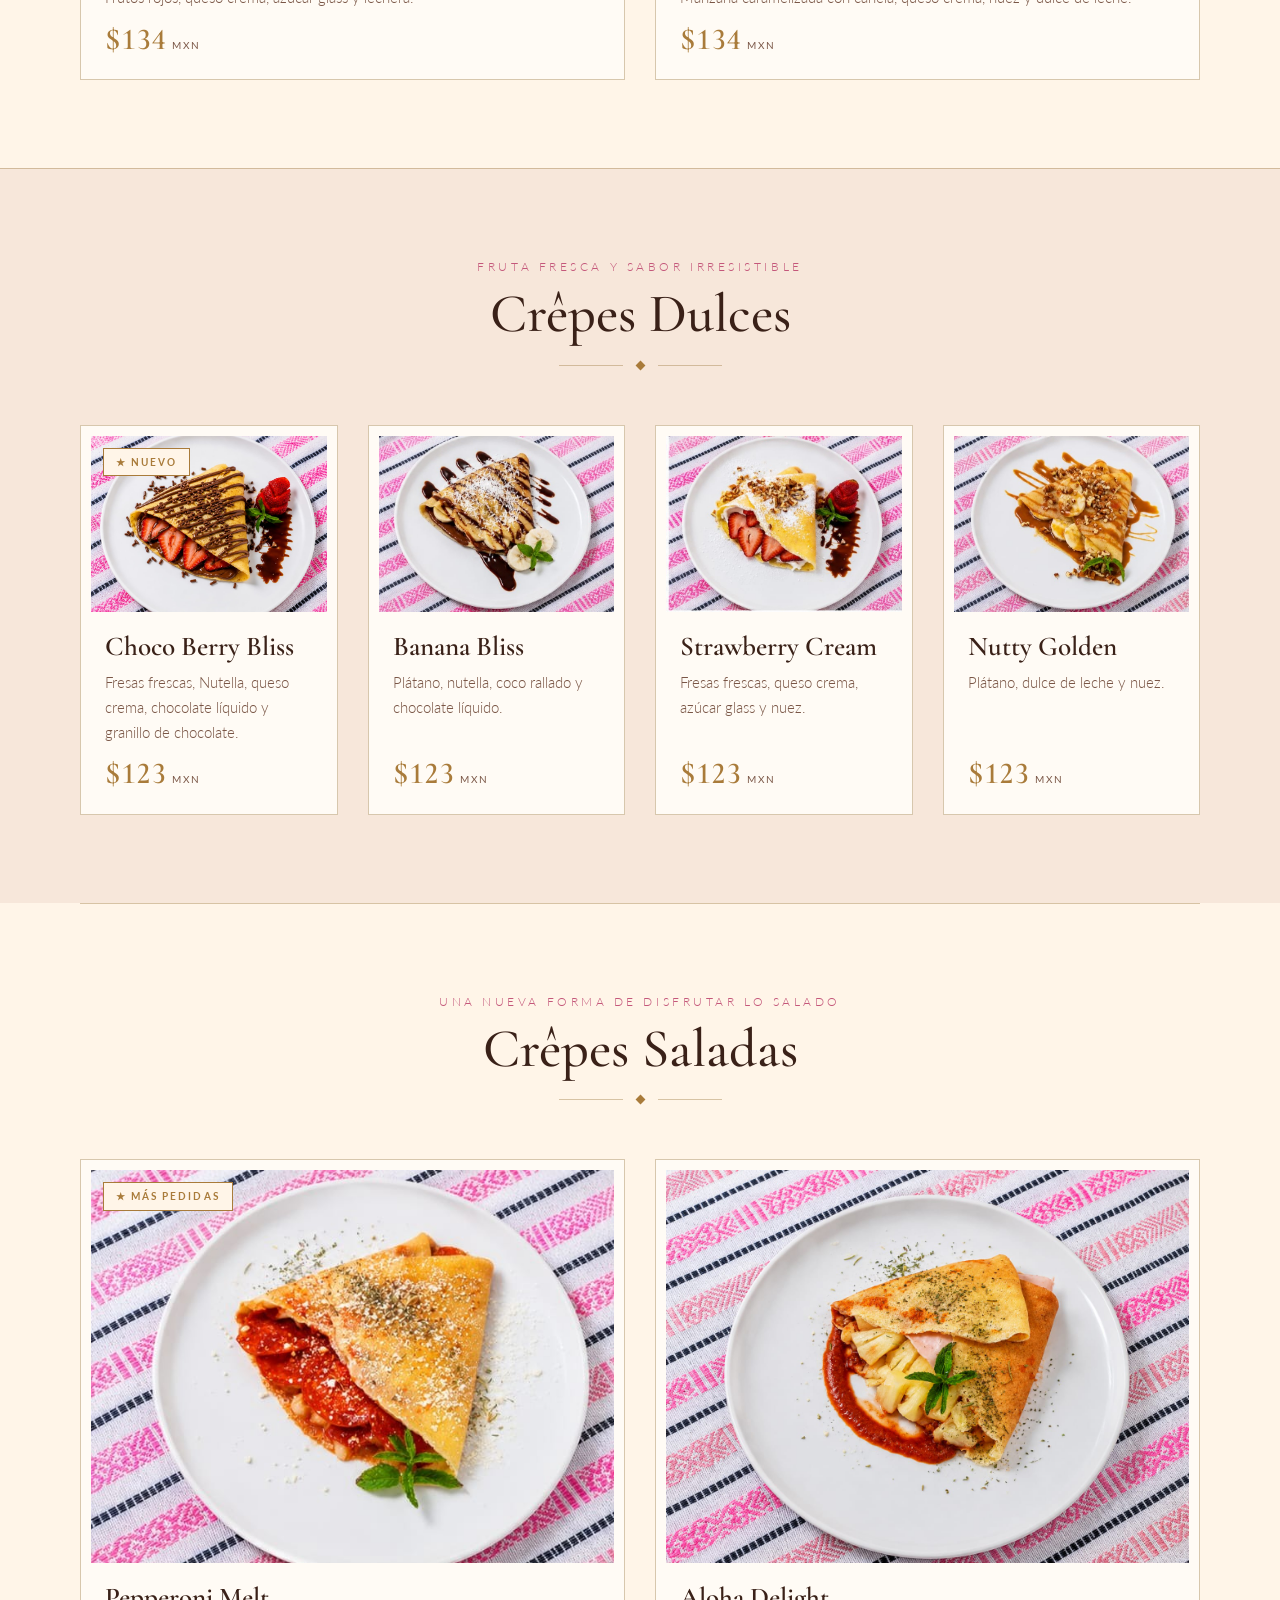
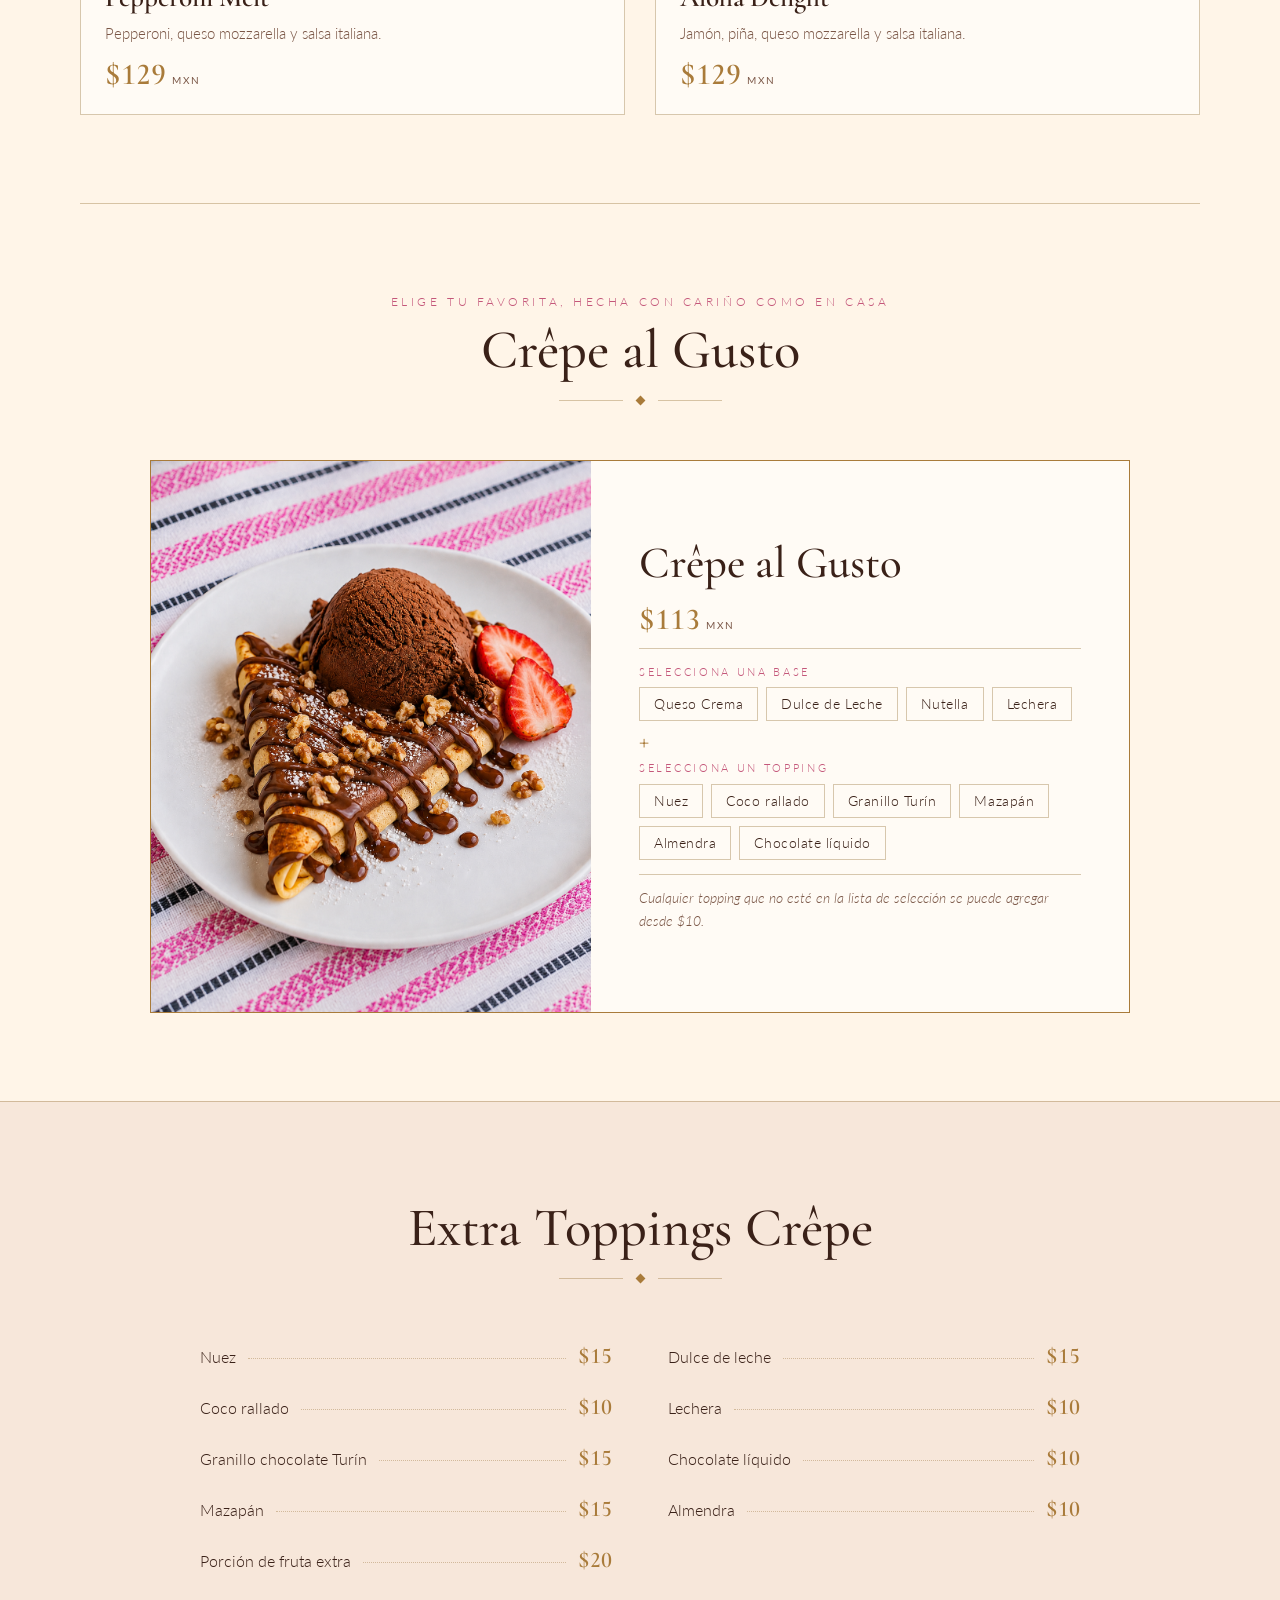
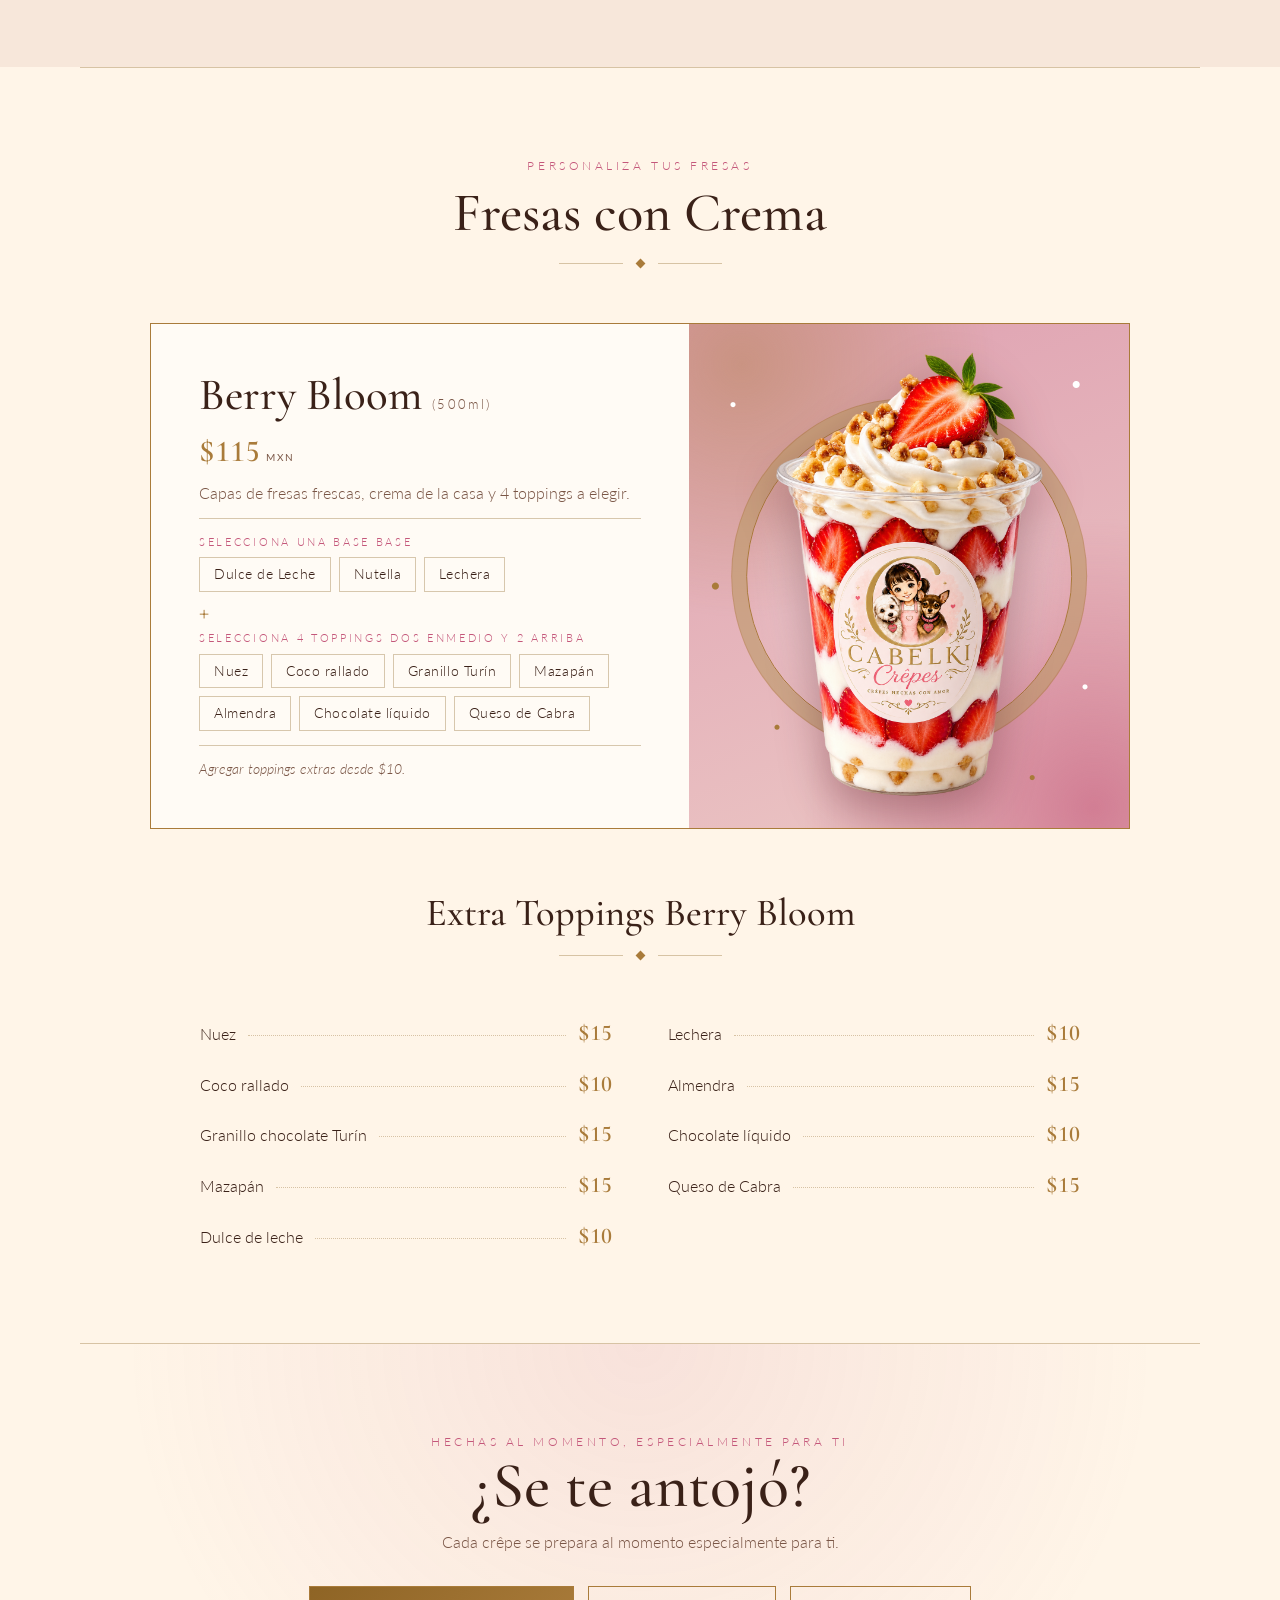
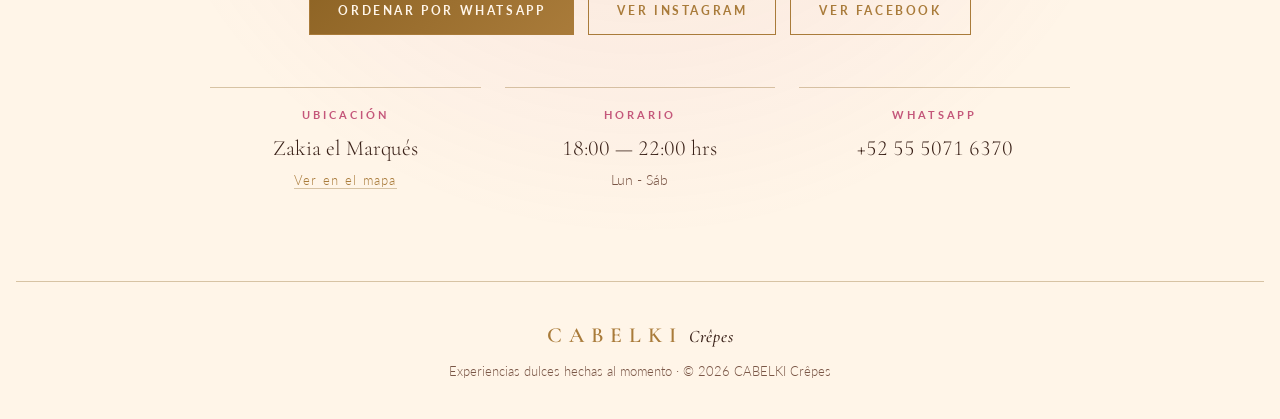
==== commit 93408826: "Retire Calaverita de mis Amores from both menus" ====
--- a/index.html
+++ b/index.html
@@ -26,9 +26,6 @@
       <span></span><span></span><span></span>
     </button>
     <nav class="nav" id="primaryNav" aria-label="Secciones">
-      <!-- SEASON NAV (comentar al terminar la temporada) -->
-      <a class="nav-season" href="#temporada">&#10022; Temporada</a>
-      <!-- /SEASON NAV -->
       <a href="#signature">Signature</a>
       <a href="#dulces">Dulces</a>
       <a href="#saladas">Saladas</a>
@@ -64,42 +61,6 @@
     <div class="arch"><img src="assets/crepes/hero-crepe.png" alt="Crêpe artesanal de CABELKI Crêpes" width="1194" height="1200" decoding="async"></div>
   </div>
 </div>
-
-<!-- =========================================================
-     CREPA DE TEMPORADA — limited-time seasonal crêpe
-     ► FIN DE TEMPORADA — para quitarla del sitio:
-       1) Selecciona todas las líneas entre "SEASON START" y "SEASON END"
-          y presiona Ctrl+/  (Cmd+/ en Mac) para comentarlas.
-       2) Haz lo mismo con la línea del menú entre "SEASON NAV" y "/SEASON NAV".
-       Para volver a mostrarla, presiona Ctrl+/ otra vez sobre esas líneas.
-       Para la siguiente temporada solo edita nombre, descripción,
-       ingredientes, precio y la foto (assets/crepes/crepa-de-temporada.png).
-========================================================== -->
-<!-- SEASON START -->
-<section class="alt season" id="temporada" aria-labelledby="season-heading"><div class="wrap">
-  <div class="head"><p class="eyebrow">&#10022; Edición limitada</p><h2 id="season-heading">Crepa de Temporada</h2><div class="rule"><span></span></div></div>
-  <article class="feature season-card">
-    <div class="fi">
-      <img src="assets/crepes/crepa-de-temporada.png" alt="Crepa de temporada: Calaverita de mis Amores con calabaza en tacha, canela, nuez y dulce de leche" loading="lazy" decoding="async" onerror="this.style.display='none'; this.parentElement.classList.add('no-image')">
-      <span class="tag">Solo de temporada</span>
-    </div>
-    <div class="fb">
-      <p class="eyebrow">&#10024; Disponible por tiempo limitado</p>
-      <h3>Calaverita de mis Amores</h3>
-      <p class="desc">Una creación de temporada que eleva la calabaza en tacha con delicadas notas de canela, crema batida y pepitas tostadas; un capricho exquisito, coronado con dulce de leche y pensado para saborearse sin prisa. Disponible solo por tiempo limitado.</p>
-      <ul class="chips" aria-label="Ingredientes">
-        <li>Suave base de queso crema</li>
-        <li>Calabaza en tacha, delicadamente confitada</li>
-        <li>Nube de crema batida</li>
-        <li>Hilo de dulce de leche</li>
-        <li>Pepitas tostadas y crujientes</li>
-      </ul>
-      <p class="price num">$134<small>MXN</small></p>
-      <p class="note">Hasta agotar existencias.</p>
-    </div>
-  </article>
-</div></section>
-<!-- SEASON END -->
 
 <!-- =========================================================
      SIGNATURE
--- a/styles.css
+++ b/styles.css
@@ -192,17 +192,10 @@
 .head h3 { font-family: var(--font-display); font-weight: 500; font-size: clamp(1.8rem, 4vw, 2.4rem); line-height: 1.05; margin-top: 10px; }
 .head.subhead { margin-top: clamp(40px, 6vw, 64px); }
 
-/* Chips: base/topping choices and season ingredients */
+/* Chips: base/topping choices */
 .chips { display: flex; flex-wrap: wrap; gap: 8px; }
 .chips li { padding: 5px 14px; border: 1px solid var(--line); font-size: 0.85rem; letter-spacing: 0.04em; color: var(--fg); }
 .feature .desc { color: var(--muted); }
-
-/* Seasonal crepe */
-.season { background: radial-gradient(ellipse at 50% 0%, var(--glow), transparent 70%), var(--bg-2); }
-.season .head .eyebrow { color: var(--gold); }
-.season-card .fi { position: relative; }
-.nav a.nav-season { color: var(--rose); }
-.nav a.nav-season:hover { color: var(--gold); }
 
 /* Cutout photo (transparent PNG, e.g. Fresas con Crema): fitted whole over a themed backdrop */
 .feature .fi--cutout {
